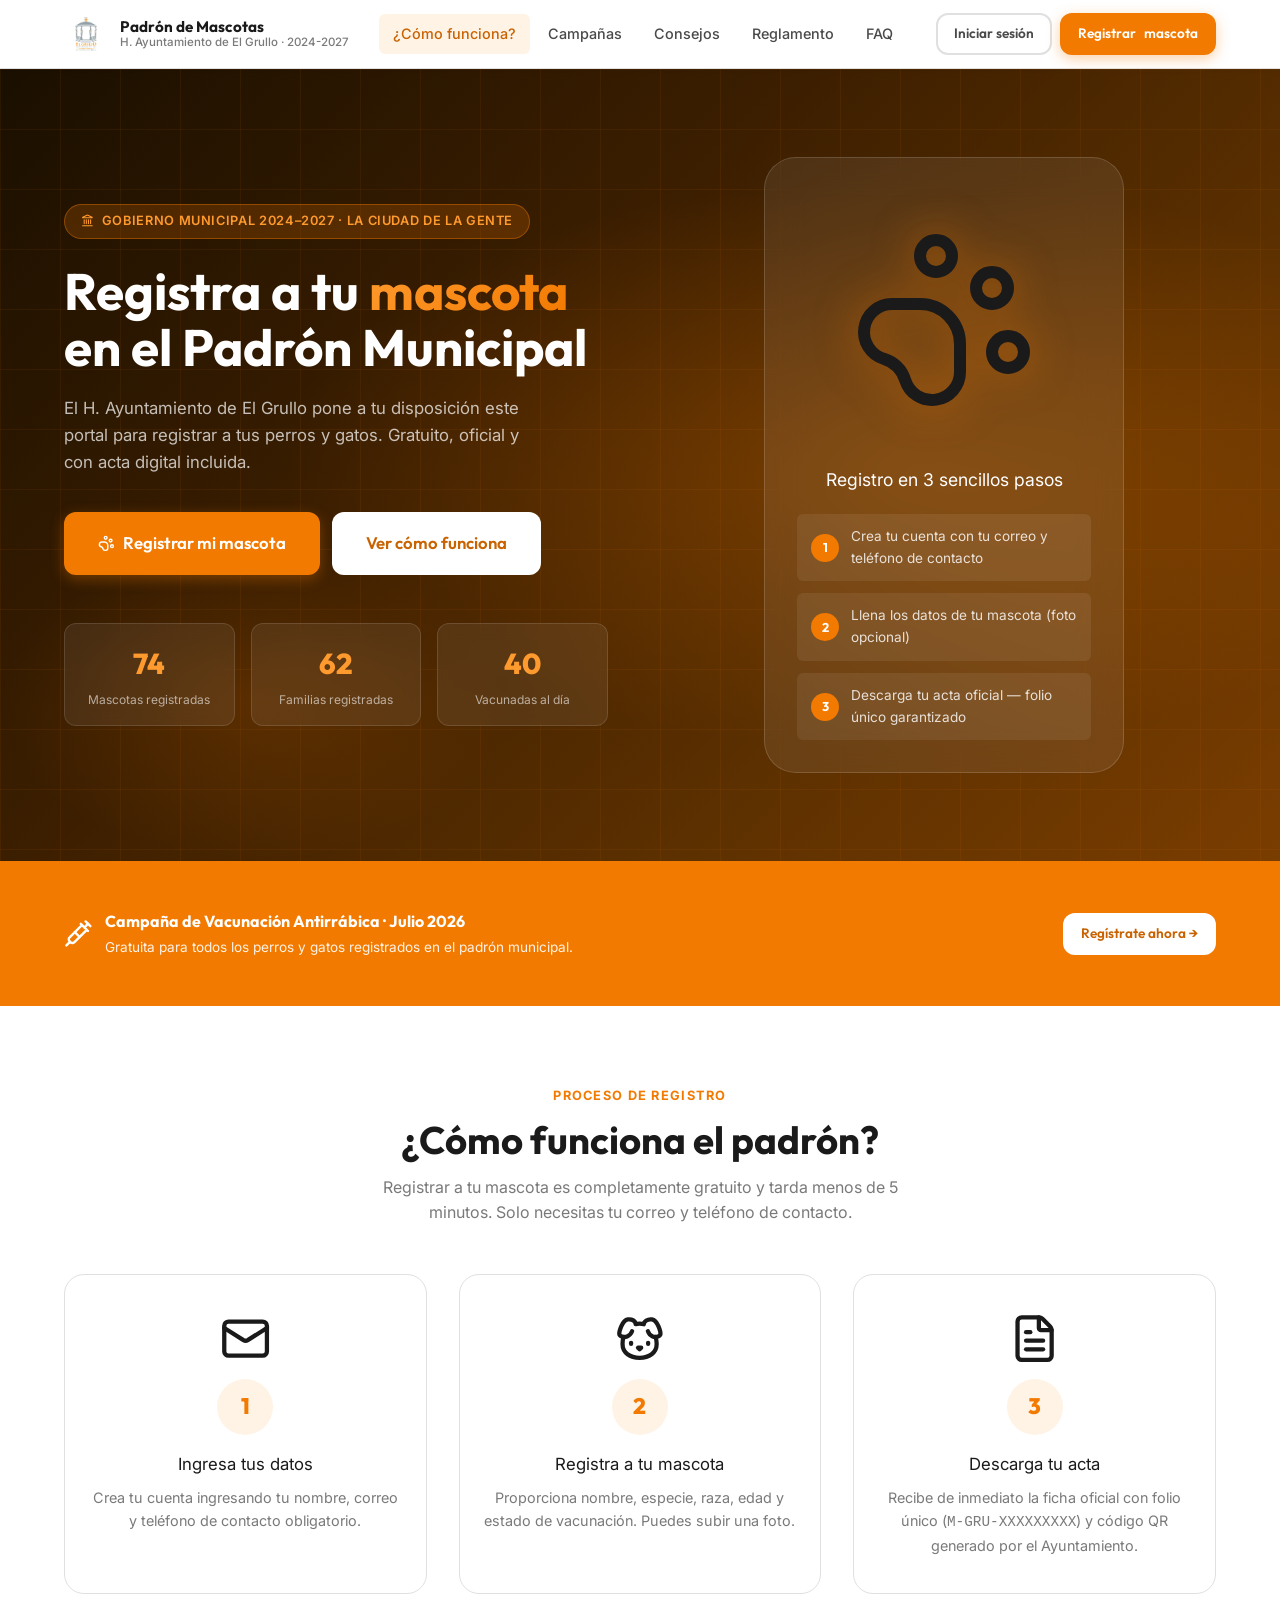
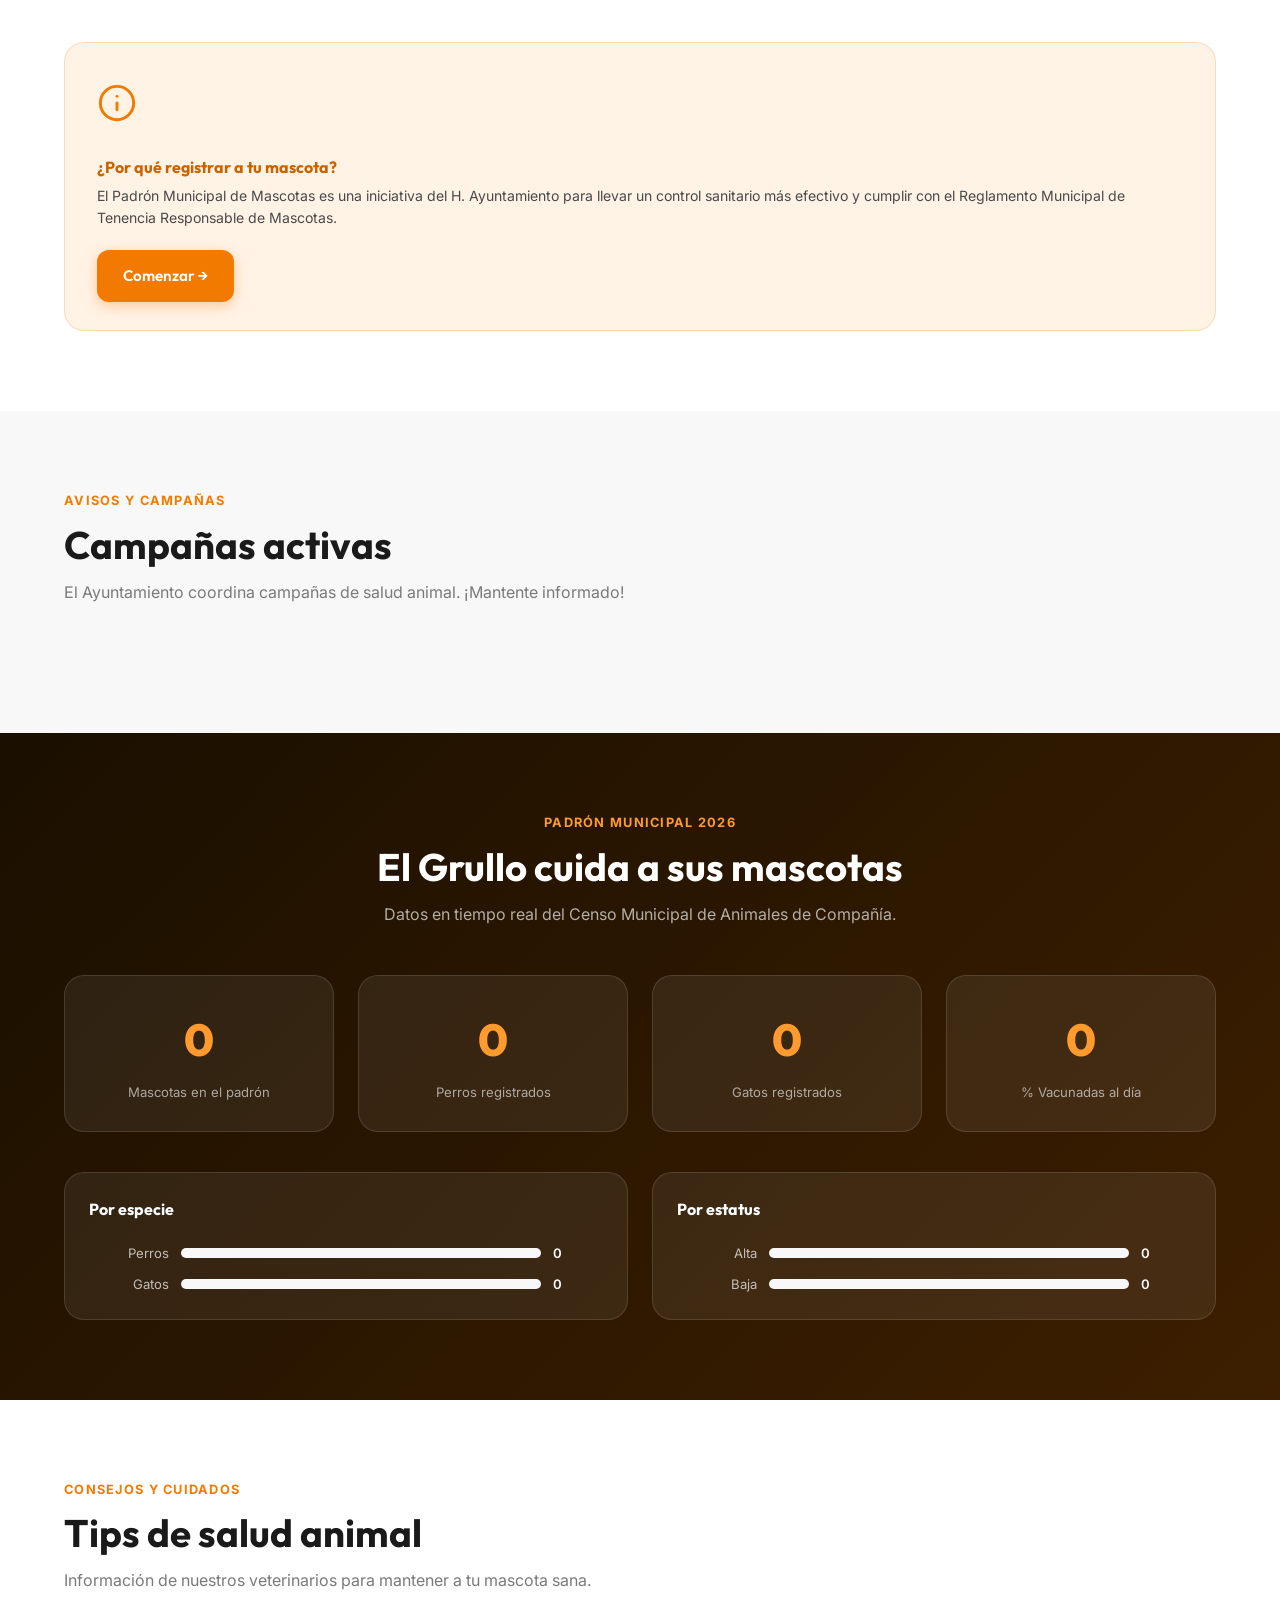
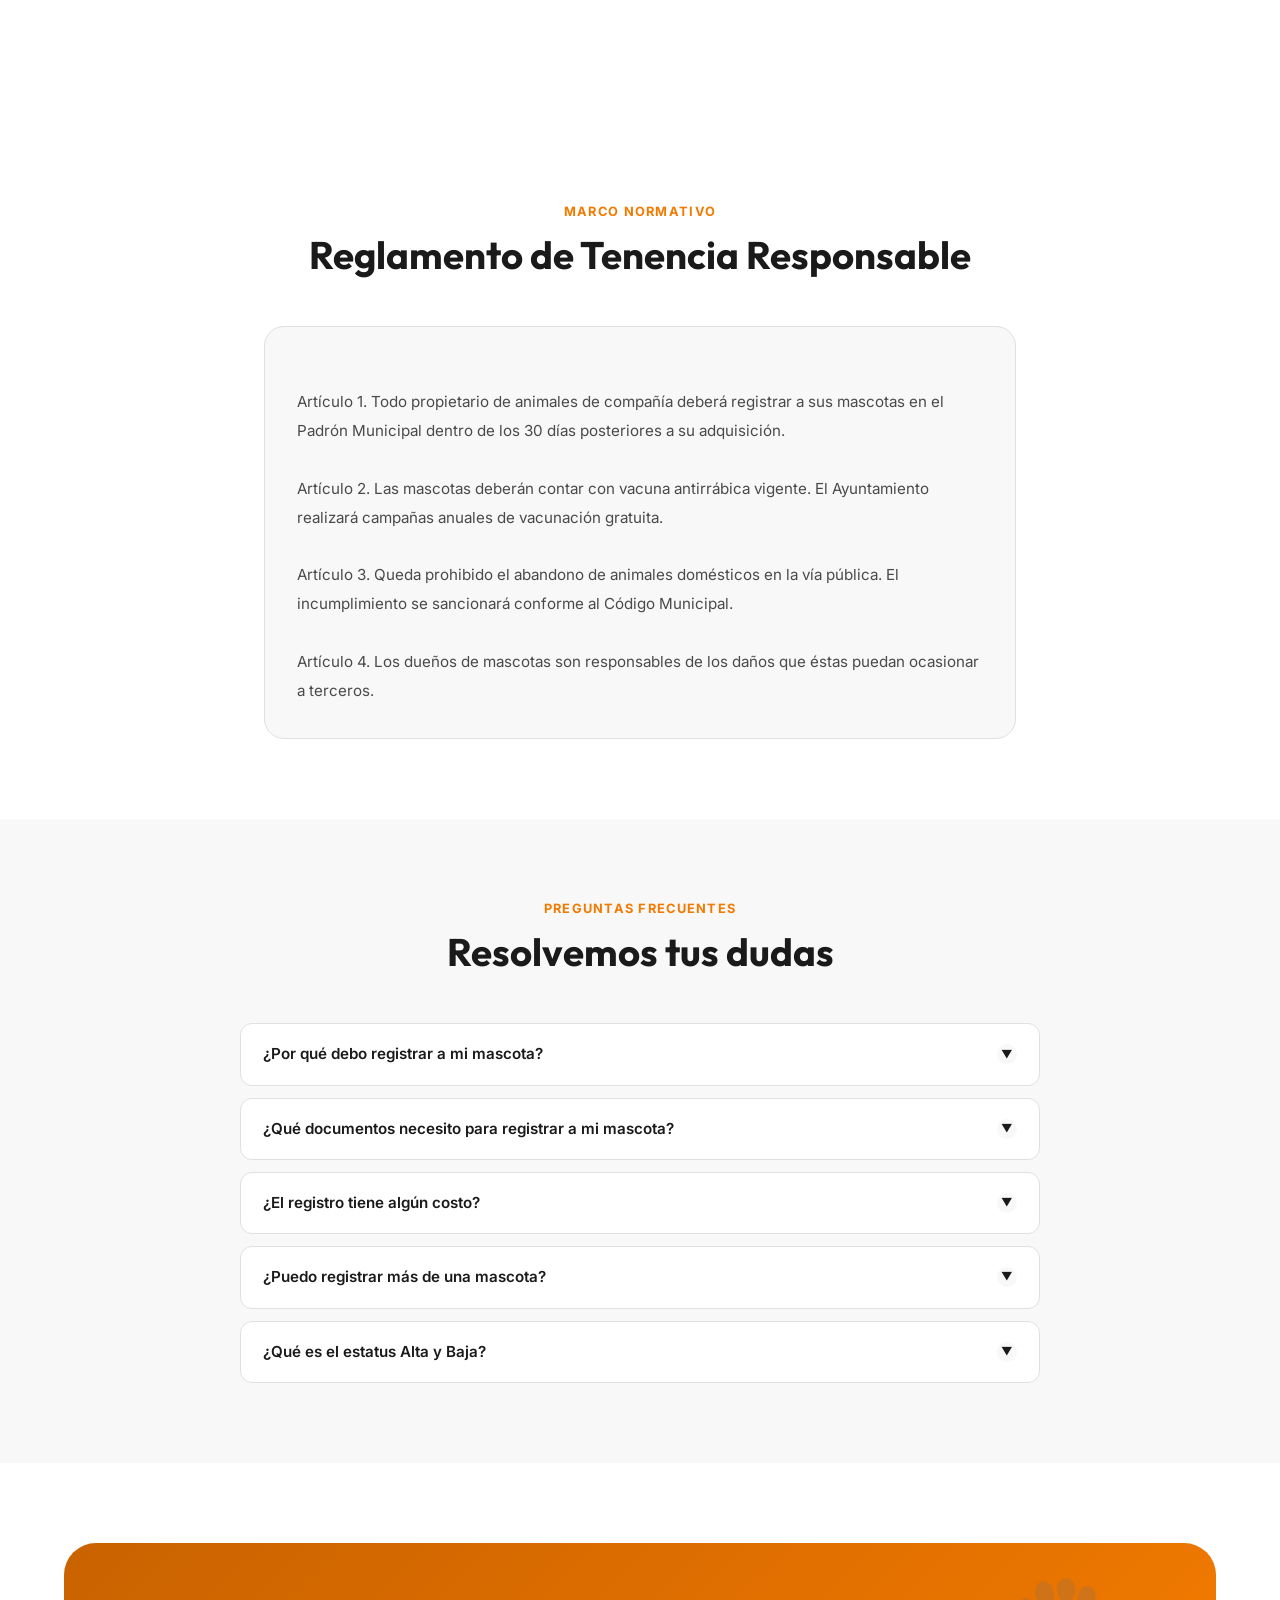
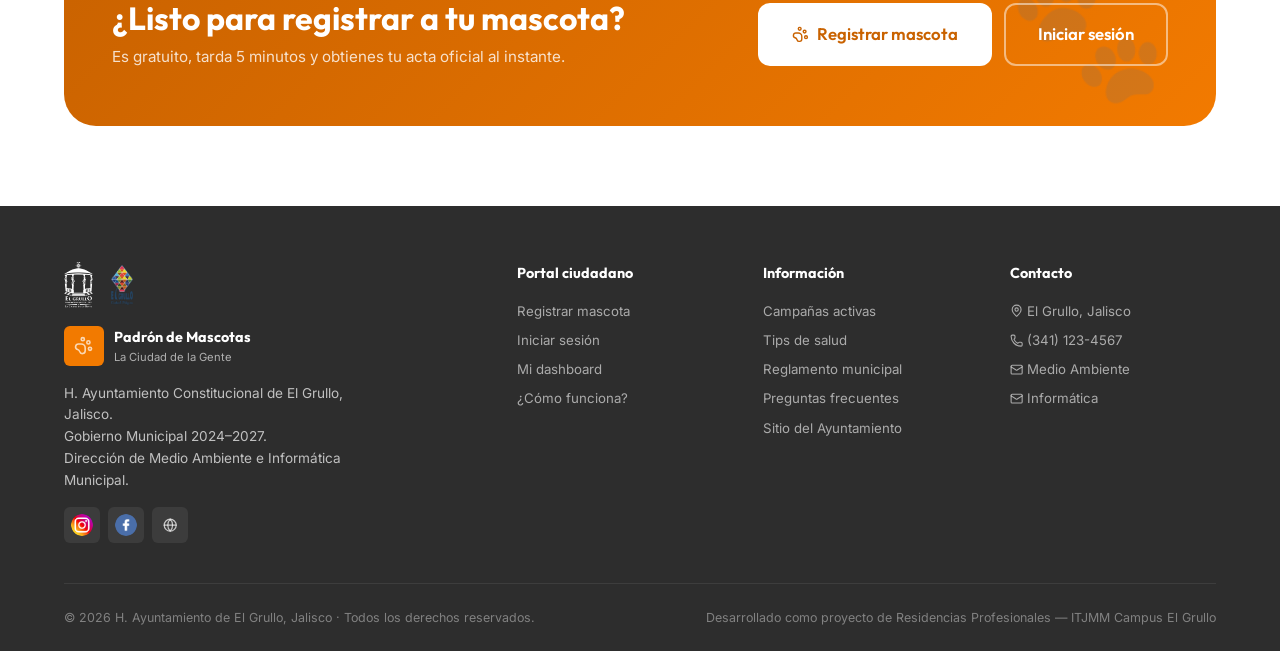
==== web/index.html @ 320a8bd6 "Muestra la imagen de portada de los artículos completa y centrada 'Ajustar imagen' arranca con la im" ====
<!DOCTYPE html>
<html lang="es">
<head>
  <meta charset="UTF-8" />
  <meta name="viewport" content="width=device-width, initial-scale=1.0" />
  <meta name="description" content="Registra a tu mascota en el Padrón Municipal de El Grullo, Jalisco. Gratuito, rápido y oficial. H. Ayuntamiento 2024-2027." />
  <title>Padrón Municipal de Mascotas — El Grullo, Jalisco</title>
  <link rel="icon" type="image/png" href="Imagenes/favicon-escudo.png" />
  <link rel="stylesheet" href="css/styles.css?v=20260922b" />
  <!-- Tema visual: se aplica aquí, antes de pintar el body, para que no
       se vea un destello del color naranja original (ver tema.js). -->
  <script src="js/tema.js"></script>
  <script>aplicarTemaSincrono();</script>
  <!-- Leaflet Map -->
  <link rel="stylesheet" href="https://unpkg.com/leaflet@1.9.4/dist/leaflet.css" />
  <script src="https://unpkg.com/leaflet@1.9.4/dist/leaflet.js"></script>
</head>
<body>

<a href="#main-content" class="skip-link">Saltar al contenido principal</a>

<!-- ── Navbar ── -->
<header class="navbar">
  <div class="container">
    <div class="navbar-inner">
      <a href="index.html" class="navbar-logo">
        <div class="logo-icon" id="nav-logo-icon" style="width:44px; height:44px; border-radius:var(--radius-sm); display:flex; align-items:center; justify-content:center; overflow:hidden; flex-shrink:0;">
          <img src="Imagenes/LOGO 1.png" alt="H. Ayuntamiento de El Grullo" style="height:34px; width:auto; object-fit:contain;" />
        </div>
        <div class="logo-text">
          <div class="logo-title" id="nav-logo-title">Padrón de Mascotas</div>
          <div class="logo-subtitle" id="nav-logo-subtitle">H. Ayuntamiento de El Grullo · 2024-2027</div>
        </div>
      </a>

      <nav class="navbar-nav" id="navMenu">
        <a href="#como-funciona" class="active">¿Cómo funciona?</a>
        <a href="#campanas">Campañas</a>
        <a href="#articulos">Consejos</a>
        <a href="#reglamento">Reglamento</a>
        <a href="#faq">FAQ</a>
        <a href="login.html" class="navbar-nav-mobile-login" id="nav-login-mobile">Iniciar sesión</a>
      </nav>

      <div class="navbar-actions">
        <a href="login.html" class="btn btn-ghost btn-sm" id="nav-login-btn">Iniciar sesión</a>
        <a href="login.html#registro" class="btn btn-primary btn-sm">Registrar<span class="navbar-btn-full"> mascota</span></a>
        <div class="navbar-hamburger" id="hamburger" role="button" tabindex="0" aria-label="Abrir menú" aria-expanded="false" onclick="toggleNav()">
          <span></span><span></span><span></span>
        </div>
      </div>
    </div>
  </div>
</header>

<main id="main-content">
<!-- ── Hero ── -->
<section class="hero" id="inicio">
  <div class="hero-grid"></div>
  <div class="container">
    <div class="hero-content">
      <div class="hero-text">
        <div class="hero-eyebrow" id="hero-eyebrow">
          <span><svg class="icon-line" viewBox="0 0 24 24" fill="none" stroke-width="2" stroke-linecap="round" stroke-linejoin="round"><path d="M10 18v-7" /><path d="M11.119 2.205a2 2 0 0 1 1.762 0l7.84 3.846A.5.5 0 0 1 20.5 7h-17a.5.5 0 0 1-.22-.949z" /><path d="M14 18v-7" /><path d="M18 18v-7" /><path d="M3 22h18" /><path d="M6 18v-7" /></svg></span> Gobierno Municipal 2024–2027 · La Ciudad de la Gente
        </div>
        <h1 class="hero-title" id="hero-title">
          Registra a tu <span class="highlight">mascota</span> en el Padrón Municipal
        </h1>
        <p class="hero-desc" id="hero-desc">
          El H. Ayuntamiento de El Grullo pone a tu disposición este portal para
          registrar a tus perros y gatos. Gratuito, oficial y con acta digital incluida.
        </p>
        <div class="hero-actions">
          <a href="login.html#registro" class="btn btn-primary btn-lg" id="hero-btn-1">
            <svg class="icon-line" viewBox="0 0 24 24" fill="none" stroke-width="2" stroke-linecap="round" stroke-linejoin="round"><circle cx="11" cy="4" r="2" /><circle cx="18" cy="8" r="2" /><circle cx="20" cy="16" r="2" /><path d="M9 10a5 5 0 0 1 5 5v3.5a3.5 3.5 0 0 1-6.84 1.045Q6.52 17.48 4.46 16.84A3.5 3.5 0 0 1 5.5 10Z" /></svg> Registrar mi mascota
          </a>
          <a href="#como-funciona" class="btn btn-white btn-lg" id="hero-btn-2">
            Ver cómo funciona
          </a>
        </div>

        <div class="hero-stats">
          <div class="hero-stat">
            <div class="hero-stat-num counter" data-target="342" id="hero-stat-1-num">0</div>
            <div class="hero-stat-label" id="hero-stat-1-label">Mascotas registradas</div>
          </div>
          <div class="hero-stat">
            <div class="hero-stat-num counter" data-target="289" id="hero-stat-2-num">0</div>
            <div class="hero-stat-label" id="hero-stat-2-label">Familias registradas</div>
          </div>
          <div class="hero-stat">
            <div class="hero-stat-num counter" data-target="187" id="hero-stat-3-num">0</div>
            <div class="hero-stat-label" id="hero-stat-3-label">Vacunadas al día</div>
          </div>
        </div>
      </div>

      <div class="hero-visual">
        <div class="hero-mascot-card">
          <div class="hero-mascot-icon" id="hero-mascot-icon"><svg class="icon-line" viewBox="0 0 24 24" fill="none" stroke-width="1.5" stroke-linecap="round" stroke-linejoin="round" style="width:2.4em;height:2.4em;"><circle cx="11" cy="4" r="2" /><circle cx="18" cy="8" r="2" /><circle cx="20" cy="16" r="2" /><path d="M9 10a5 5 0 0 1 5 5v3.5a3.5 3.5 0 0 1-6.84 1.045Q6.52 17.48 4.46 16.84A3.5 3.5 0 0 1 5.5 10Z" /></svg></div>
          <div class="hero-mascot-title" id="hero-mascot-title">Registro en 3 sencillos pasos</div>
          <div class="hero-mascot-steps">
            <div class="hero-step">
              <div class="hero-step-num">1</div>
              <div class="hero-step-text" id="hero-step-1-text">Crea tu cuenta con tu correo y teléfono de contacto</div>
            </div>
            <div class="hero-step">
              <div class="hero-step-num">2</div>
              <div class="hero-step-text" id="hero-step-2-text">Llena los datos de tu mascota (foto opcional)</div>
            </div>
            <div class="hero-step">
              <div class="hero-step-num">3</div>
              <div class="hero-step-text" id="hero-step-3-text">Descarga tu acta oficial — folio único garantizado</div>
            </div>
          </div>
        </div>
      </div>
    </div>
  </div>
</section>

<!-- ── Aviso Importante ── -->
<section class="section-sm" style="background: var(--orange); color: white;">
  <div class="container">
    <div class="flex items-center justify-between gap-24" style="flex-wrap:wrap;">
      <div class="flex items-center gap-12">
        <span style="font-size:1.8rem;" id="banner-icon"><svg class="icon-line" viewBox="0 0 24 24" fill="none" stroke-width="2" stroke-linecap="round" stroke-linejoin="round"><path d="m18 2 4 4" /><path d="m17 7 3-3" /><path d="M19 9 8.7 19.3c-1 1-2.5 1-3.4 0l-.6-.6c-1-1-1-2.5 0-3.4L15 5" /><path d="m9 11 4 4" /><path d="m5 19-3 3" /><path d="m14 4 6 6" /></svg></span>
        <div>
          <strong style="font-family:'Outfit',sans-serif; font-size:1rem;" id="banner-title">Campaña de Vacunación Antirrábica · Julio 2026</strong>
          <div style="font-size:.85rem; opacity:.9; margin-top:2px;" id="banner-desc">Gratuita para todos los perros y gatos registrados en el padrón municipal.</div>
        </div>
      </div>
      <a href="login.html" class="btn btn-white btn-sm" id="banner-btn">Regístrate ahora →</a>
    </div>
  </div>
</section>

<!-- ── Cómo funciona ── -->
<section class="section" id="como-funciona">
  <div class="container">
    <div class="section-header center">
      <div class="section-eyebrow" id="proc-eyebrow">Proceso de registro</div>
      <h2 class="section-title" id="proc-title">¿Cómo funciona el padrón?</h2>
      <p class="section-desc" id="proc-desc">
        Registrar a tu mascota es completamente gratuito y tarda menos de 5 minutos.
        Solo necesitas tu correo y teléfono de contacto.
      </p>
    </div>

    <div class="steps-grid">
      <div class="step-card">
        <div class="step-icon" id="step-1-icon"><svg class="icon-line" viewBox="0 0 24 24" fill="none" stroke-width="2" stroke-linecap="round" stroke-linejoin="round" style="width:1.6em;height:1.6em;"><path d="m22 7-8.991 5.727a2 2 0 0 1-2.009 0L2 7" /><rect x="2" y="4" width="20" height="16" rx="2" /></svg></div>
        <div class="step-num">1</div>
        <div class="step-title" id="step-1-title">Ingresa tus datos</div>
        <p class="step-desc" id="step-1-desc">
          Crea tu cuenta ingresando tu nombre, correo y teléfono de contacto obligatorio.
        </p>
      </div>
      <div class="step-card">
        <div class="step-icon" id="step-2-icon"><svg class="icon-line" viewBox="0 0 24 24" fill="none" stroke-width="2" stroke-linecap="round" stroke-linejoin="round" style="width:1.6em;height:1.6em;"><path d="M11.25 16.25h1.5L12 17z" /><path d="M16 14v.5" /><path d="M4.42 11.247A13.152 13.152 0 0 0 4 14.556C4 18.728 7.582 21 12 21s8-2.272 8-6.444a11.702 11.702 0 0 0-.493-3.309" /><path d="M8 14v.5" /><path d="M8.5 8.5c-.384 1.05-1.083 2.028-2.344 2.5-1.931.722-3.576-.297-3.656-1-.113-.994 1.177-6.53 4-7 1.923-.321 3.651.845 3.651 2.235A7.497 7.497 0 0 1 14 5.277c0-1.39 1.844-2.598 3.767-2.277 2.823.47 4.113 6.006 4 7-.08.703-1.725 1.722-3.656 1-1.261-.472-1.855-1.45-2.239-2.5" /></svg></div>
        <div class="step-num">2</div>
        <div class="step-title" id="step-2-title">Registra a tu mascota</div>
        <p class="step-desc" id="step-2-desc">
          Proporciona nombre, especie, raza, edad y estado de vacunación. Puedes subir una foto.
        </p>
      </div>
      <div class="step-card">
        <div class="step-icon" id="step-3-icon"><svg class="icon-line" viewBox="0 0 24 24" fill="none" stroke-width="2" stroke-linecap="round" stroke-linejoin="round" style="width:1.6em;height:1.6em;"><path d="M6 22a2 2 0 0 1-2-2V4a2 2 0 0 1 2-2h8a2.4 2.4 0 0 1 1.704.706l3.588 3.588A2.4 2.4 0 0 1 20 8v12a2 2 0 0 1-2 2z" /><path d="M14 2v5a1 1 0 0 0 1 1h5" /><path d="M10 9H8" /><path d="M16 13H8" /><path d="M16 17H8" /></svg></div>
        <div class="step-num">3</div>
        <div class="step-title" id="step-3-title">Descarga tu acta</div>
        <p class="step-desc" id="step-3-desc">
          Recibe de inmediato la ficha oficial con folio único (<code>M-GRU-XXXXXXXXX</code>)
          y código QR generado por el Ayuntamiento.
        </p>
      </div>
    </div>

    <div style="margin-top:48px; background:var(--orange-pale); border:1px solid rgba(var(--orange-rgb),.2); border-radius:var(--radius-lg); padding:28px 32px; display:flex; align-items:center; gap:20px; flex-wrap:wrap;">
      <div style="font-size:2.5rem; color:var(--orange);" id="why-icon"><svg class="icon-line" viewBox="0 0 24 24" fill="none" stroke-width="1.75" stroke-linecap="round" stroke-linejoin="round" style="width:1em;height:1em;"><circle cx="12" cy="12" r="10" /><path d="M12 16v-4" /><path d="M12 8h.01" /></svg></div>
      <div>
        <div style="font-family:'Outfit',sans-serif; font-weight:700; color:var(--orange-dark); font-size:1rem; margin-bottom:4px;" id="why-title">¿Por qué registrar a tu mascota?</div>
        <p style="font-size:.88rem; color:var(--gray-1); line-height:1.6;" id="why-desc">
          El Padrón Municipal de Mascotas es una iniciativa del H. Ayuntamiento para
          llevar un control sanitario más efectivo y cumplir con el Reglamento Municipal de
          Tenencia Responsable de Mascotas.
        </p>
      </div>
      <a href="login.html" class="btn btn-primary" style="flex-shrink:0;" id="why-btn">Comenzar →</a>
    </div>
  </div>
</section>

<!-- ── Campañas ── -->
<section class="section section-alt" id="campanas">
  <div class="container">
    <div class="section-header">
      <div class="section-eyebrow" id="camp-eyebrow">Avisos y campañas</div>
      <h2 class="section-title" id="camp-title">Campañas activas</h2>
      <p class="section-desc" id="camp-desc">
        El Ayuntamiento coordina campañas de salud animal. ¡Mantente informado!
      </p>
    </div>

    <div class="campaigns-grid" id="campaignsContainer">
      <!-- Rendered by JS -->
    </div>
  </div>
</section>

<!-- ── Eventos próximos (oculta si el admin no tiene eventos publicados) ── -->
<section class="section" id="eventos" style="display:none;">
  <div class="container">
    <div class="section-header">
      <div class="section-eyebrow">Agenda municipal</div>
      <h2 class="section-title">Próximos eventos</h2>
      <p class="section-desc">Fechas confirmadas de campañas, talleres y jornadas de salud animal.</p>
    </div>
    <div class="events-grid" id="eventsContainer">
      <!-- Rendered by JS -->
    </div>
  </div>
</section>

<!-- ── Estadísticas ── -->
<section class="section section-dark">
  <div class="container">
    <div class="section-header center">
      <div class="section-eyebrow" style="color:var(--orange-light);">Padrón municipal 2026</div>
      <h2 class="section-title">El Grullo cuida a sus mascotas</h2>
      <p class="section-desc">Datos en tiempo real del Censo Municipal de Animales de Compañía.</p>
    </div>

    <div class="grid grid-4 gap-24" style="margin-bottom:40px;">
      <div style="text-align:center; background:rgba(255,255,255,.07); border:1px solid rgba(255,255,255,.12); border-radius:var(--radius-lg); padding:28px;">
        <div style="font-size:2.8rem; font-family:'Outfit',sans-serif; font-weight:800; color:var(--orange-light);" class="counter" data-target="0" id="census-total">0</div>
        <div style="font-size:.82rem; color:rgba(255,255,255,.6); margin-top:6px;">Mascotas en el padrón</div>
      </div>
      <div style="text-align:center; background:rgba(255,255,255,.07); border:1px solid rgba(255,255,255,.12); border-radius:var(--radius-lg); padding:28px;">
        <div style="font-size:2.8rem; font-family:'Outfit',sans-serif; font-weight:800; color:var(--orange-light);" class="counter" data-target="0" id="census-perros">0</div>
        <div style="font-size:.82rem; color:rgba(255,255,255,.6); margin-top:6px;">Perros registrados</div>
      </div>
      <div style="text-align:center; background:rgba(255,255,255,.07); border:1px solid rgba(255,255,255,.12); border-radius:var(--radius-lg); padding:28px;">
        <div style="font-size:2.8rem; font-family:'Outfit',sans-serif; font-weight:800; color:var(--orange-light);" class="counter" data-target="0" id="census-gatos">0</div>
        <div style="font-size:.82rem; color:rgba(255,255,255,.6); margin-top:6px;">Gatos registrados</div>
      </div>
      <div style="text-align:center; background:rgba(255,255,255,.07); border:1px solid rgba(255,255,255,.12); border-radius:var(--radius-lg); padding:28px;">
        <div style="font-size:2.8rem; font-family:'Outfit',sans-serif; font-weight:800; color:var(--orange-light);" class="counter" data-target="0" id="census-vacunadas-pct">0</div>
        <div style="font-size:.82rem; color:rgba(255,255,255,.6); margin-top:6px;">% Vacunadas al día</div>
      </div>
    </div>

    <div class="census-charts-grid" style="display:grid; grid-template-columns:1fr 1fr; gap:24px;">
      <div style="background:rgba(255,255,255,.07); border:1px solid rgba(255,255,255,.12); border-radius:var(--radius-lg); padding:24px;">
        <div style="font-family:'Outfit',sans-serif; font-weight:700; color:white; margin-bottom:20px; font-size:1rem;">Por especie</div>
        <div class="chart-bar-container">
          <div class="chart-bar-item">
            <div class="chart-bar-label" style="color:rgba(255,255,255,.7);">Perros</div>
            <div class="chart-bar-track">
              <div class="chart-bar-fill" id="bar-perros" style="width:0%; background:var(--orange);"></div>
            </div>
            <div class="chart-bar-val" style="color:white;" id="val-perros">0</div>
          </div>
          <div class="chart-bar-item">
            <div class="chart-bar-label" style="color:rgba(255,255,255,.7);">Gatos</div>
            <div class="chart-bar-track">
              <div class="chart-bar-fill" id="bar-gatos" style="width:0%; background:var(--orange-light);"></div>
            </div>
            <div class="chart-bar-val" style="color:white;" id="val-gatos">0</div>
          </div>
        </div>
      </div>
      <div style="background:rgba(255,255,255,.07); border:1px solid rgba(255,255,255,.12); border-radius:var(--radius-lg); padding:24px;">
        <div style="font-family:'Outfit',sans-serif; font-weight:700; color:white; margin-bottom:20px; font-size:1rem;">Por estatus</div>
        <div class="chart-bar-container">
          <div class="chart-bar-item">
            <div class="chart-bar-label" style="color:rgba(255,255,255,.7);">Alta</div>
            <div class="chart-bar-track">
              <div class="chart-bar-fill" id="bar-alta" style="width:0%; background:#4CAF50;"></div>
            </div>
            <div class="chart-bar-val" style="color:white;" id="val-alta">0</div>
          </div>
          <div class="chart-bar-item">
            <div class="chart-bar-label" style="color:rgba(255,255,255,.7);">Baja</div>
            <div class="chart-bar-track">
              <div class="chart-bar-fill" id="bar-baja" style="width:0%; background:#9E9E9E;"></div>
            </div>
            <div class="chart-bar-val" style="color:white;" id="val-baja">0</div>
          </div>
        </div>
      </div>
    </div>
  </div>
</section>



<!-- ── Artículos ── -->
<section class="section" id="articulos">
  <div class="container">
    <div class="section-header">
      <div class="section-eyebrow" id="tips-eyebrow">Consejos y cuidados</div>
      <h2 class="section-title" id="tips-title">Tips de salud animal</h2>
      <p class="section-desc" id="tips-desc">Información de nuestros veterinarios para mantener a tu mascota sana.</p>
    </div>
    <div class="articles-grid" id="articlesContainer">
      <!-- Rendered by JS -->
    </div>
  </div>
</section>

<!-- ── FAQ ── -->
<section class="section" id="reglamento">
  <div class="container container-sm">
    <div class="section-header center">
      <div class="section-eyebrow">Marco normativo</div>
      <h2 class="section-title" id="reglamento-titulo">Reglamento de Tenencia Responsable</h2>
    </div>
    <div id="reglamento-contenido" style="background:var(--surface); border:1px solid var(--gray-4); border-radius:var(--radius-lg); padding:32px; font-size:.95rem; line-height:1.9; color:var(--gray-1); white-space:pre-line;">
      Artículo 1. Todo propietario de animales de compañía deberá registrar a sus mascotas en el Padrón Municipal dentro de los 30 días posteriores a su adquisición.

Artículo 2. Las mascotas deberán contar con vacuna antirrábica vigente. El Ayuntamiento realizará campañas anuales de vacunación gratuita.

Artículo 3. Queda prohibido el abandono de animales domésticos en la vía pública. El incumplimiento se sancionará conforme al Código Municipal.

Artículo 4. Los dueños de mascotas son responsables de los daños que éstas puedan ocasionar a terceros.
    </div>
  </div>
</section>

<section class="section section-alt" id="faq">
  <div class="container">
    <div class="section-header center">
      <div class="section-eyebrow" id="faq-eyebrow">Preguntas frecuentes</div>
      <h2 class="section-title" id="faq-title">Resolvemos tus dudas</h2>
    </div>
    <div class="faq-list" id="faqContainer">
      <!-- Rendered by JS -->
    </div>
  </div>
</section>

<!-- ── CTA ── -->
<section class="section">
  <div class="container">
    <div class="cta-banner">
      <div class="cta-banner-text">
        <h2 class="cta-banner-title" id="cta-title">¿Listo para registrar a tu mascota?</h2>
        <p class="cta-banner-desc" id="cta-desc">Es gratuito, tarda 5 minutos y obtienes tu acta oficial al instante.</p>
      </div>
      <div class="cta-banner-actions">
        <a href="login.html#registro" class="btn btn-white btn-lg" id="cta-btn-1"><svg class="icon-line" viewBox="0 0 24 24" fill="none" stroke-width="2" stroke-linecap="round" stroke-linejoin="round"><circle cx="11" cy="4" r="2" /><circle cx="18" cy="8" r="2" /><circle cx="20" cy="16" r="2" /><path d="M9 10a5 5 0 0 1 5 5v3.5a3.5 3.5 0 0 1-6.84 1.045Q6.52 17.48 4.46 16.84A3.5 3.5 0 0 1 5.5 10Z" /></svg> Registrar mascota</a>
        <a href="login.html" class="btn btn-outline btn-lg" style="border-color:rgba(255,255,255,.5); color:white;" id="cta-btn-2">Iniciar sesión</a>
      </div>
    </div>
  </div>
</section>

<!-- ── Modal: Artículo completo ── -->
<div class="modal-overlay" id="modal-articulo">
  <div class="modal" style="max-width:560px;">
    <div class="modal-header">
      <h2 class="modal-title" id="articulo-modal-titulo">Artículo</h2>
      <button class="modal-close" onclick="closeModal('modal-articulo')" aria-label="Cerrar">✕</button>
    </div>
    <div class="modal-body">
      <img id="articulo-modal-imagen" src="" alt="" style="display:none; width:100%; aspect-ratio:2.5/1; object-fit:cover; border-radius:var(--radius); margin-bottom:16px;" />
      <p id="articulo-modal-contenido" style="white-space:pre-line; line-height:1.8; color:var(--gray-1); margin-bottom:0;"></p>
    </div>
    <div class="modal-footer">
      <button class="btn btn-primary" onclick="closeModal('modal-articulo')">Cerrar</button>
    </div>
  </div>
</div>

<!-- ── Footer (dinámico — editable desde panel admin) ── -->
</main>

<footer class="footer" id="siteFooter">
  <div class="container">
    <div class="footer-grid">
      <div class="footer-brand">
        <div class="footer-brand-logos">
          <div id="footer-brand-1" style="height:46px; display:flex; align-items:center;">
            <img src="Imagenes/Logo blanco.png" alt="H. Ayuntamiento de El Grullo" class="footer-brand-img" style="height:46px;" />
          </div>
          <div id="footer-brand-2" style="height:40px; display:flex; align-items:center; opacity:0.95;">
            <img src="Imagenes/CIUDAD MÁGICA LOGO.png" alt="La Ciudad de la Gente" class="footer-brand-img" style="height:40px;" />
          </div>
        </div>
        <div class="footer-logo">
          <div class="footer-logo-icon" id="footer-logo-icon"><svg class="icon-line" viewBox="0 0 24 24" fill="none" stroke-width="2" stroke-linecap="round" stroke-linejoin="round"><circle cx="11" cy="4" r="2" /><circle cx="18" cy="8" r="2" /><circle cx="20" cy="16" r="2" /><path d="M9 10a5 5 0 0 1 5 5v3.5a3.5 3.5 0 0 1-6.84 1.045Q6.52 17.48 4.46 16.84A3.5 3.5 0 0 1 5.5 10Z" /></svg></div>
          <div>
            <div class="footer-logo-title" id="ft-nombre">Padrón de Mascotas</div>
            <div class="footer-logo-subtitle" id="ft-slogan">La Ciudad de la Gente</div>
          </div>
        </div>
        <p class="footer-desc" id="ft-desc">
          H. Ayuntamiento Constitucional de El Grullo, Jalisco.<br/>
          Gobierno Municipal 2024–2027.<br/>
          Dirección de Medio Ambiente e Informática Municipal.
        </p>
        <div class="footer-socials">
          <a id="ft-instagram" href="https://www.instagram.com/laciudaddelagente" target="_blank" rel="noopener noreferrer" class="footer-social" title="Instagram"><img src="Imagenes/Instagram.png" alt="Instagram" /></a>
          <a id="ft-facebook"  href="https://www.facebook.com/laciudaddelagente" target="_blank" rel="noopener noreferrer" class="footer-social" title="Facebook"><img src="Imagenes/facebook.png" alt="Facebook" /></a>
          <a id="ft-web"       href="https://elgrullo.gob.mx" target="_blank" rel="noopener noreferrer" class="footer-social" title="Sitio oficial"><svg class="icon-line" viewBox="0 0 24 24" fill="none" stroke-width="2" stroke-linecap="round" stroke-linejoin="round"><circle cx="12" cy="12" r="10" /><path d="M12 2a14.5 14.5 0 0 0 0 20 14.5 14.5 0 0 0 0-20" /><path d="M2 12h20" /></svg></a>
          <a id="ft-extra" href="#" target="_blank" rel="noopener noreferrer" class="footer-social" title="" style="display:none;"><svg class="icon-line" viewBox="0 0 24 24" fill="none" stroke-width="2" stroke-linecap="round" stroke-linejoin="round"><path d="M10 13a5 5 0 0 0 7.54.54l3-3a5 5 0 0 0-7.07-7.07l-1.72 1.71" /><path d="M14 11a5 5 0 0 0-7.54-.54l-3 3a5 5 0 0 0 7.07 7.07l1.71-1.71" /></svg></a>
        </div>
      </div>

      <div>
        <div class="footer-col-title">Portal ciudadano</div>
        <div class="footer-links">
          <a href="login.html#registro">Registrar mascota</a>
          <a href="login.html">Iniciar sesión</a>
          <a href="dashboard.html">Mi dashboard</a>
          <a href="#como-funciona">¿Cómo funciona?</a>
        </div>
      </div>

      <div>
        <div class="footer-col-title">Información</div>
        <div class="footer-links">
          <a href="#campanas">Campañas activas</a>
          <a href="#articulos">Tips de salud</a>
          <a href="#reglamento">Reglamento municipal</a>
          <a href="#faq">Preguntas frecuentes</a>
          <a href="https://elgrullo.gob.mx" target="_blank" rel="noopener noreferrer">Sitio del Ayuntamiento</a>
        </div>
      </div>

      <div>
        <div class="footer-col-title">Contacto</div>
        <div class="footer-links" id="ft-contactos">
          <a href="https://www.google.com/maps/search/?api=1&query=H.+Ayuntamiento+Constitucional+de+El+Grullo%2C+Jalisco" target="_blank" rel="noopener noreferrer"><svg class="icon-line" viewBox="0 0 24 24" fill="none" stroke-width="2" stroke-linecap="round" stroke-linejoin="round"><path d="M20 10c0 4.993-5.539 10.193-7.399 11.799a1 1 0 0 1-1.202 0C9.539 20.193 4 14.993 4 10a8 8 0 0 1 16 0" /><circle cx="12" cy="10" r="3" /></svg> El Grullo, Jalisco</a>
          <a href="tel:+523411234567"><svg class="icon-line" viewBox="0 0 24 24" fill="none" stroke-width="2" stroke-linecap="round" stroke-linejoin="round"><path d="M13.832 16.568a1 1 0 0 0 1.213-.303l.355-.465A2 2 0 0 1 17 15h3a2 2 0 0 1 2 2v3a2 2 0 0 1-2 2A18 18 0 0 1 2 4a2 2 0 0 1 2-2h3a2 2 0 0 1 2 2v3a2 2 0 0 1-.8 1.6l-.468.351a1 1 0 0 0-.292 1.233 14 14 0 0 0 6.392 6.384" /></svg> (341) 123-4567</a>
          <a href="mailto:medioambiente@elgrullo.gob.mx"><svg class="icon-line" viewBox="0 0 24 24" fill="none" stroke-width="2" stroke-linecap="round" stroke-linejoin="round"><path d="m22 7-8.991 5.727a2 2 0 0 1-2.009 0L2 7" /><rect x="2" y="4" width="20" height="16" rx="2" /></svg> Medio Ambiente</a>
          <a href="mailto:informatica@elgrullo.gob.mx"><svg class="icon-line" viewBox="0 0 24 24" fill="none" stroke-width="2" stroke-linecap="round" stroke-linejoin="round"><path d="m22 7-8.991 5.727a2 2 0 0 1-2.009 0L2 7" /><rect x="2" y="4" width="20" height="16" rx="2" /></svg> Informática</a>
        </div>
      </div>
    </div>

    <hr class="footer-divider" />
    <div class="footer-bottom">
      <span id="ft-copyright">© 2026 H. Ayuntamiento de El Grullo, Jalisco · Todos los derechos reservados.</span>
      <span id="ft-creditos">Desarrollado como proyecto de Residencias Profesionales — ITJMM Campus El Grullo</span>
    </div>
  </div>
</footer>


<script src="js/api-client.js"></script>
<script>
/* ── Render Campaigns ── */
// Si la campaña/aviso trae imagen se usa como fondo del banner; si no,
// cae al ícono + color. Antes "avisos" era un mecanismo aparte guardado
// en site_config, desconectado de esta misma tabla campanas — los dos
// se mostraban en este mismo grid pero con datos distintos (ver
// HISTORIAL_CAMBIOS.md, 2026-09-08).
function renderCampaigns(campaigns) {
  const container = document.getElementById('campaignsContainer');
  container.innerHTML = campaigns.map(c => {
    const bg = c.imagen
      ? `background-image:linear-gradient(180deg, rgba(0,0,0,.15), rgba(0,0,0,.55)), url('${c.imagen}'); background-size:cover; background-position:center;`
      : `background:${c.banner_color || '#F27A00'};`;
    return `
    <div class="campaign-card">
      <div class="campaign-banner" style="${bg}">
        ${c.imagen ? '' : `<div class="campaign-icon">${c.icono}</div>`}
        <div class="campaign-banner-text">
          <div class="campaign-banner-tag">Campaña activa</div>
          <div class="campaign-banner-title">${c.titulo}</div>
        </div>
      </div>
      <div class="campaign-body">
        <p class="campaign-desc">${c.descripcion}</p>
        <div class="campaign-footer">
          <span class="campaign-date"><svg class="icon-line" viewBox="0 0 24 24" fill="none" stroke-width="2" stroke-linecap="round" stroke-linejoin="round"><path d="M8 2v3" /><path d="M16 2v3" /><rect x="3" y="3" width="18" height="18" rx="2" /><path d="M3 9h18" /></svg> ${c.fecha_inicio ? formatDate(c.fecha_inicio) + (c.fecha_fin ? ` — ${formatDate(c.fecha_fin)}` : '') : ''}</span>
        </div>
      </div>
    </div>
  `;
  }).join('');
}

/* ── Render Eventos próximos (publicados desde el admin) ── */
function renderEvents(events) {
  const section   = document.getElementById('eventos');
  const container = document.getElementById('eventsContainer');
  if (!events || events.length === 0) { section.style.display = 'none'; return; }
  section.style.display = '';
  const sorted = [...events].sort((a, b) => (a.fecha || '').localeCompare(b.fecha || ''));
  container.innerHTML = sorted.map(e => `
    <div class="event-card">
      <div class="event-date-badge">
        <div class="event-date-month">${e.fecha ? new Date(e.fecha + 'T12:00:00').toLocaleString('es-MX', { month: 'short' }).toUpperCase() : '—'}</div>
        <div class="event-date-day">${e.fecha ? new Date(e.fecha + 'T12:00:00').getDate() : '—'}</div>
      </div>
      <div class="event-info">
        <div class="event-title">${e.titulo}</div>
        <div class="event-meta">${e.lugar ? `📍 ${e.lugar}` : ''}${e.hora ? ` · ⏰ ${e.hora}` : ''}</div>
        ${e.descripcion ? `<p class="event-desc">${e.descripcion}</p>` : ''}
      </div>
    </div>`).join('');
}

/* ── Render Articles ── */
let ARTICULOS_DATA = [];
function renderArticles(articles) {
  ARTICULOS_DATA = articles;
  const container = document.getElementById('articlesContainer');
  container.innerHTML = articles.map((a, i) => `
    <div class="article-card">
      ${a.imagen ? `<img src="${a.imagen}" alt="${a.titulo}" class="article-image" />` : ''}
      <div class="article-card-body">
        <div class="article-title">${a.titulo}</div>
        <div class="article-excerpt">${a.contenido.substring(0, 100)}...</div>
        <a href="#" class="article-link" onclick="event.preventDefault(); verArticulo(${i});">Leer más <span>→</span></a>
      </div>
    </div>
  `).join('');
}

// El "Leer más" antes era un enlace muerto (href="#", sin manejador) que no
// llevaba a ningún lado — la tarjeta siempre se quedaba truncada en 100
// caracteres. Ahora abre un modal con el artículo completo.
function verArticulo(i) {
  const a = ARTICULOS_DATA[i];
  if (!a) return;
  document.getElementById('articulo-modal-titulo').textContent = a.titulo;
  document.getElementById('articulo-modal-contenido').textContent = a.contenido;
  const img = document.getElementById('articulo-modal-imagen');
  if (a.imagen) { img.src = a.imagen; img.alt = a.titulo; img.style.display = 'block'; }
  else { img.removeAttribute('src'); img.style.display = 'none'; }
  openModal('modal-articulo');
}

/* ── Modal genérico ── */
function openModal(id) {
  document.getElementById(id).classList.add('open');
  document.body.style.overflow = 'hidden';
}
function closeModal(id) {
  document.getElementById(id).classList.remove('open');
  document.body.style.overflow = '';
}
document.querySelectorAll('.modal-overlay').forEach(overlay => {
  overlay.addEventListener('click', e => { if (e.target === overlay) closeModal(overlay.id); });
});

/* ── Render FAQ: usa lo editado desde el admin si existe; si no, este
   contenido institucional fijo sirve de respaldo. ── */
const FAQS_DEFAULT = [
  { pregunta: '¿Por qué debo registrar a mi mascota?', respuesta: 'El registro es gratuito y te permite obtener la ficha oficial de tu mascota, acceder a campañas de vacunación y esterilización, y contar con un respaldo digital oficial del Ayuntamiento.' },
  { pregunta: '¿Qué documentos necesito para registrar a mi mascota?', respuesta: 'Solo necesitas tu correo electrónico, teléfono de contacto y datos básicos. No se requieren documentos físicos. Puedes subir una foto de tu mascota opcionalmente.' },
  { pregunta: '¿El registro tiene algún costo?', respuesta: 'No. El registro en el padrón municipal de mascotas de El Grullo es completamente gratuito para todos los ciudadanos.' },
  { pregunta: '¿Puedo registrar más de una mascota?', respuesta: 'Sí. Con una sola cuenta puedes registrar todos los perros y gatos que tengas. Cada mascota recibirá su propio folio M-GRU único.' },
  { pregunta: '¿Qué es el estatus Alta y Baja?', respuesta: 'Alta significa que la mascota está activa en el padrón. Baja se aplica cuando la mascota ha fallecido o fue dada de baja del registro.' },
];
function renderFAQ() {
  let faqs = FAQS_DEFAULT;
  try {
    const raw = localStorage.getItem('padron_faq');
    const saved = raw ? JSON.parse(raw) : null;
    if (Array.isArray(saved) && saved.length) faqs = saved;
  } catch (e) { /* usa el respaldo fijo */ }

  const container = document.getElementById('faqContainer');
  container.innerHTML = faqs.map((f, i) => `
    <div class="faq-item" id="faq-${i}">
      <div class="faq-question" onclick="toggleFaq(${i})">
        <span>${f.pregunta}</span>
        <div class="faq-arrow">▼</div>
      </div>
      <div class="faq-answer">${f.respuesta}</div>
    </div>
  `).join('');
}

/* ── Reglamento público: usa lo editado desde el admin si existe ── */
function applyReglamento() {
  const raw = localStorage.getItem('padron_reglamento');
  if (!raw) return;
  try {
    const data = JSON.parse(raw);
    if (data.titulo)    document.getElementById('reglamento-titulo').textContent = data.titulo;
    if (data.contenido) document.getElementById('reglamento-contenido').textContent = data.contenido;
  } catch (e) { /* usa el respaldo fijo del HTML */ }
}

function toggleFaq(i) {
  const items = document.querySelectorAll('.faq-item');
  items.forEach((item, idx) => {
    if (idx === i) item.classList.toggle('open');
    else item.classList.remove('open');
  });
}

/* ── Counters Animation ── */
function animateCounters() {
  document.querySelectorAll('.counter').forEach(el => {
    // Si ya hay una animación corriendo sobre este elemento (ej. se disparó
    // dos veces seguidas), se cancela — si no, la vieja terminaba pisando
    // el valor real con el número de ejemplo con el que había arrancado.
    if (el._counterTimer) clearInterval(el._counterTimer);

    const target = parseInt(el.dataset.target);
    let current = 0;
    const step = target / 60;
    el._counterTimer = setInterval(() => {
      current = Math.min(current + step, target);
      el.textContent = Math.floor(current);
      if (current >= target) { clearInterval(el._counterTimer); el._counterTimer = null; }
    }, 20);
  });
}

/* ── Navbar Mobile ── */
function toggleNav() {
  const nav = document.getElementById('navMenu');
  const abierto = nav.style.display !== 'flex';
  nav.style.display = abierto ? 'flex' : 'none';
  document.getElementById('hamburger').setAttribute('aria-expanded', String(abierto));
}

// El menú móvil (navMenu) solo tiene enlaces internos (#campanas, #faq,
// etc.) — al elegir uno, el scroll suave de abajo navega bien, pero sin
// esto el menú se quedaba abierto encima del contenido después de elegir.
function closeNav() {
  document.getElementById('navMenu').style.display = 'none';
  document.getElementById('hamburger').setAttribute('aria-expanded', 'false');
}

// Accesibilidad: el hamburger (role="button", es un <div>) no responde a
// Enter/Espacio por defecto como sí lo hace un <button> real.
document.addEventListener('keydown', e => {
  if ((e.key === 'Enter' || e.key === ' ') && e.target.matches('[role="button"]') && e.target.tagName !== 'BUTTON') {
    e.preventDefault();
    e.target.click();
  }
});

/* ── Smooth Scroll ── */
document.querySelectorAll('a[href^="#"]').forEach(a => {
  a.addEventListener('click', e => {
    const target = document.querySelector(a.getAttribute('href'));
    if (target) {
      e.preventDefault();
      closeNav();
      target.scrollIntoView({ behavior: 'smooth', block: 'start' });
    }
  });
});

/* ── Intersection Observer for counters ──
   OJO: no se activa aquí mismo — si empezara a observar antes de que
   lleguen los datos reales (apiGetStats), como el hero siempre está a
   la vista al cargar, animaría de inmediato con el 342/289/187 de
   ejemplo del HTML. Se activa explícitamente en initIndex() después de
   applyRealStats(), para que la primera animación ya use los datos
   correctos. ── */
const heroObs = new IntersectionObserver((entries) => {
  entries.forEach(e => { if (e.isIntersecting) animateCounters(); });
}, { threshold: 0.3 });
const heroStats = document.querySelector('.hero-stats');

/* ── Utility ── */
function formatDate(d) {
  const date = new Date(d + 'T12:00:00');
  return date.toLocaleDateString('es-MX', { day: 'numeric', month: 'long', year: 'numeric' });
}

/* ── Footer dinámico (sincroniza con admin panel) ── */
function applyFooterConfig() {
  const raw = localStorage.getItem('padron_site_config');
  if (!raw) return;
  try {
    const cfg = JSON.parse(raw);
    const set = (id, val) => { const el = document.getElementById(id); if (el && val) el.textContent = val; };
    const href = (id, val) => { const el = document.getElementById(id); if (el && val) el.href = val; };

    set('nav-logo-title',    cfg.nombre);
    set('nav-logo-subtitle', cfg.header_sub);
    set('ft-nombre',        cfg.nombre);
    set('ft-slogan',        cfg.slogan);
    set('ft-copyright',     cfg.copyright);
    set('ft-creditos',      cfg.creditos);

    // Desc paragraph
    if (cfg.descripcion) {
      const el = document.getElementById('ft-desc');
      if (el) el.innerHTML = cfg.descripcion.replace(/\n/g, '<br/>');
    }

    // Social links
    href('ft-instagram', cfg.instagram);
    href('ft-facebook',  cfg.facebook);
    href('ft-web',       cfg.web_oficial);

    // Red social extra (opcional, configurada libremente desde el admin)
    if (cfg.extra_url) {
      const extraEl = document.getElementById('ft-extra');
      if (extraEl) {
        extraEl.href = cfg.extra_url;
        extraEl.title = cfg.extra_nombre || 'Otra red social';
        extraEl.textContent = cfg.extra_icono || '🔗';
        extraEl.style.display = '';
      }
    }

    // Contactos column
    if (cfg.contactos) {
      const el = document.getElementById('ft-contactos');
      if (el) {
        const ICO_PIN   = '<svg class="icon-line" viewBox="0 0 24 24" fill="none" stroke-width="2" stroke-linecap="round" stroke-linejoin="round"><path d="M20 10c0 4.993-5.539 10.193-7.399 11.799a1 1 0 0 1-1.202 0C9.539 20.193 4 14.993 4 10a8 8 0 0 1 16 0" /><circle cx="12" cy="10" r="3" /></svg>';
        const ICO_PHONE = '<svg class="icon-line" viewBox="0 0 24 24" fill="none" stroke-width="2" stroke-linecap="round" stroke-linejoin="round"><path d="M13.832 16.568a1 1 0 0 0 1.213-.303l.355-.465A2 2 0 0 1 17 15h3a2 2 0 0 1 2 2v3a2 2 0 0 1-2 2A18 18 0 0 1 2 4a2 2 0 0 1 2-2h3a2 2 0 0 1 2 2v3a2 2 0 0 1-.8 1.6l-.468.351a1 1 0 0 0-.292 1.233 14 14 0 0 0 6.392 6.384" /></svg>';
        const ICO_MAIL  = '<svg class="icon-line" viewBox="0 0 24 24" fill="none" stroke-width="2" stroke-linecap="round" stroke-linejoin="round"><path d="m22 7-8.991 5.727a2 2 0 0 1-2.009 0L2 7" /><rect x="2" y="4" width="20" height="16" rx="2" /></svg>';
        const mapaUrl = 'https://www.google.com/maps/search/?api=1&query=' + encodeURIComponent(cfg.contactos.direccion || 'El Grullo, Jalisco');
        el.innerHTML = `
          <a href="${mapaUrl}" target="_blank" rel="noopener noreferrer">${ICO_PIN} ${cfg.contactos.direccion || 'El Grullo, Jalisco'}</a>
          <a href="tel:${(cfg.contactos.telefono||'').replace(/\D/g,'')}">${ICO_PHONE} ${cfg.contactos.telefono || ''}</a>
          ${cfg.contactos.email_medioambiente ? `<a href="mailto:${cfg.contactos.email_medioambiente}">${ICO_MAIL} Medio Ambiente</a>` : ''}
          ${cfg.contactos.email_informatica  ? `<a href="mailto:${cfg.contactos.email_informatica}">${ICO_MAIL} Informática</a>`   : ''}
        `;
      }
    }
  } catch(e) { /* silently ignore corrupt config */ }
}

/* ── Apariencia (iconos personalizados desde admin) ── */
/* ── Si ya hay sesión activa (localStorage o sessionStorage, según
   "Recordarme"), cambia "Iniciar sesión" por "Mi cuenta" y manda al
   panel que corresponda según el rol, en vez de mandar de nuevo a
   login.html como si no hubiera sesión. ── */
function applyNavAuthState() {
  const raw = localStorage.getItem('padron_session') || sessionStorage.getItem('padron_session');
  if (!raw) return;
  let session;
  try { session = JSON.parse(raw); } catch { return; }
  if (!session || !session.token) return;

  const destino = { admin: 'admin.html', asistente: 'asistente.html' }[session.rol] || 'dashboard.html';
  ['nav-login-btn', 'nav-login-mobile'].forEach(id => {
    const el = document.getElementById(id);
    if (!el) return;
    el.href = destino;
    el.textContent = 'Mi cuenta';
  });
}

function applyAppearanceConfig() {
  const raw = localStorage.getItem('padron_appearance_config');
  if (!raw) return;
  try {
    const cfg = JSON.parse(raw);
    Object.entries(cfg).forEach(([id, val]) => {
      const el = document.getElementById(id);
      if (!el || !val || !val.value) return;
      if (val.type === 'none') {
        el.style.display = 'none';
      } else if (val.type === 'emoji') {
        el.innerHTML = val.value;
      } else if (val.type === 'image' || val.type === 'gif') {
        el.innerHTML = `<img src="${val.value}" alt="icon" style="max-width:100%; max-height:100%; object-fit:contain; border-radius:inherit; display:block; margin:auto;" />`;
      }
    });
  } catch(e) { /* silently ignore */ }
}

/* ── Render Map (si el elemento existe) ──
   Usa conteos agregados por colonia (endpoint público /api/stats),
   NO mascotas individuales: listar mascotas una por una requiere
   sesión (trae teléfono del dueño) y no aporta nada útil a un
   visitante anónimo ver la ubicación aproximada de cada mascota. */
async function initMap() {
  const mapEl = document.getElementById('map');
  if (!mapEl) return;
  const EL_GRULLO = [19.8056, -104.2139];
  // Distribución circular pareja alrededor del centro (ángulos iguales entre
  // las 40 colonias sin coordenada real + radio variado para verse natural),
  // para que ningún lado del mapa se vea vacío por casualidad — siguen sin
  // ser coordenadas agrimensadas, solo mejor repartidas que el primer intento.
  const colonias = {
    'El Grullo centro':      [19.8056, -104.2139],
    '10 de mayo':            [19.8141, -104.2139],
    '7 de abril':            [19.8169, -104.2120],
    'Ayuquila':              [19.8193, -104.2092],
    'Charco de los adobes':  [19.8140, -104.2094],
    'Colomitos':             [19.8156, -104.2062],
    'Colomos':               [19.8164, -104.2024],
    'Del álamo':             [19.8116, -104.2051],
    'Del sur':               [19.8116, -104.2014],
    'El Aguacate':           [19.8106, -104.1975],
    'El álamo':              [19.8073, -104.2022],
    'El Cacalote':           [19.8056, -104.1989],
    'El cerrito':            [19.8042, -104.2044],
    'El Pedregal':           [19.8019, -104.2017],
    'Ixtlán':                [19.7988, -104.1997],
    'Jardines de manantlán': [19.7998, -104.2054],
    'Juan Canal':            [19.7965, -104.2042],
    'Juaquiniquil':          [19.7928, -104.2040],
    'La cañada':             [19.7960, -104.2087],
    'La Laja':               [19.7925, -104.2094],
    'La Puerta del Barro':   [19.7970, -104.2124],
    'La Quinta':             [19.7939, -104.2139],
    'Las flores':            [19.7911, -104.2163],
    'Las Pilas':             [19.7965, -104.2171],
    'Laureles':              [19.7944, -104.2200],
    'Lomas del Valle':       [19.7930, -104.2236],
    'Los pinos':             [19.7982, -104.2218],
    'Magisterial':           [19.7977, -104.2255],
    'Mirador del Rosal':     [19.7981, -104.2295],
    'Nueva creación':        [19.8021, -104.2254],
    'Oriente 1ra. Sección':  [19.8060, -104.2030],
    'Oriente 2da. Sección':  [19.8080, -104.2010],
    'Palma Sola':            [19.8034, -104.2290],
    'Palo Blanco':           [19.8056, -104.2238],
    'Patria':                [19.8075, -104.2268],
    'Pocito Santo':          [19.8103, -104.2293],
    'Residencial':           [19.8102, -104.2235],
    'San Isidro':            [19.8133, -104.2252],
    'San José':              [19.8170, -104.2260],
    'San Pedro':             [19.8145, -104.2208],
    'Santa Cecilia':         [19.8181, -104.2207],
    'Senderos del Manantial':[19.8141, -104.2168],
    'Teposilama':            [19.8174, -104.2159],
  };

  let porColonia = [];
  try {
    const stats = await apiGetStats();
    porColonia = stats.por_colonia || [];
  } catch (e) { return; } // sin datos, no dibujamos el mapa

  const leafletMap = L.map('map', { zoomControl: true, scrollWheelZoom: false }).setView(EL_GRULLO, 14);
  L.tileLayer('https://{s}.tile.openstreetmap.org/{z}/{x}/{y}.png', {
    attribution: '© OpenStreetMap contributors',
    maxZoom: 18,
  }).addTo(leafletMap);

  const orangeIcon = (size) => L.divIcon({
    className: '',
    html: `<div style="
      background:var(--orange);
      width:${size}px; height:${size}px;
      border-radius:50% 50% 50% 0;
      transform:rotate(-45deg);
      border:2px solid white;
      box-shadow:0 2px 5px rgba(0,0,0,.3);
      display:flex; align-items:center; justify-content:center;
    "></div>`,
    iconSize: [size, size],
    iconAnchor: [size/2, size],
    popupAnchor: [0, -size+2],
  });

  const maxTotal = Math.max(1, ...porColonia.map(c => c.total));

  porColonia.forEach(({ colonia, total }) => {
    const colKey = Object.keys(colonias).find(k => k.toLowerCase() === (colonia || '').toLowerCase());
    const base   = colKey ? colonias[colKey] : EL_GRULLO;
    const size   = 20 + Math.round((total / maxTotal) * 20);
    L.marker(base, { icon: orangeIcon(size) })
      .addTo(leafletMap)
      .bindPopup(`
        <div style="font-family:'Inter',sans-serif; min-width:120px;">
          <div style="font-weight:700; font-size:.85rem; margin-bottom:2px;">📍 ${colonia || 'No especificada'}</div>
          <div style="font-size:.75rem; color:#666;">${total} mascota${total === 1 ? '' : 's'} registrada${total === 1 ? '' : 's'}</div>
        </div>
      `);
  });
}

/* ── Contenidos de portada (hero, pasos, banner...) editados desde el admin ── */
function applySiteContentConfig() {
  const raw = localStorage.getItem('padron_site_content');
  if (!raw) return;
  try {
    const cfg = JSON.parse(raw);
    Object.entries(cfg).forEach(([key, val]) => {
      if (val === undefined || val === null || val === '') return;
      const id = key.replace(/_/g, '-');
      const el = document.getElementById(id);
      if (el) { el.textContent = val; return; }

      // Contadores del hero: stat_1_num → hero-stat-1-num (además set data-target)
      const statMatch = key.match(/^stat_(\d)_num$/);
      if (statMatch) {
        const counterEl = document.getElementById(`hero-stat-${statMatch[1]}-num`);
        if (counterEl) { counterEl.dataset.target = val; counterEl.textContent = val; }
      }
    });
  } catch (e) { /* ignore */ }
}

/* ── Contadores del hero con datos reales del servidor ── */
async function applyRealStats() {
  try {
    const stats = await apiGetStats();
    const set = (id, val) => {
      const el = document.getElementById(id);
      if (el) { el.dataset.target = val; el.textContent = val; }
    };
    set('hero-stat-1-num', stats.total_mascotas ?? 0);
    set('hero-stat-2-num', stats.total_duenos ?? 0);
    set('hero-stat-3-num', stats.vacunados ?? 0);

    // Sección "El Grullo cuida a sus mascotas"
    const total   = stats.total_mascotas ?? 0;
    const perros  = stats.por_especie?.perro ?? 0;
    const gatos   = stats.por_especie?.gato ?? 0;
    const alta    = stats.por_estatus?.alta ?? 0;
    const baja    = stats.por_estatus?.baja ?? 0;
    const vacunadasPct = total > 0 ? Math.round((stats.vacunados ?? 0) / total * 100) : 0;

    set('census-total', total);
    set('census-perros', perros);
    set('census-gatos', gatos);
    set('census-vacunadas-pct', vacunadasPct);

    const setBar = (barId, valId, val, pct) => {
      const bar = document.getElementById(barId);
      const valEl = document.getElementById(valId);
      if (bar) bar.style.width = `${pct}%`;
      if (valEl) valEl.textContent = val;
    };
    setBar('bar-perros', 'val-perros', perros, total > 0 ? Math.round(perros / total * 100) : 0);
    setBar('bar-gatos',  'val-gatos',  gatos,  total > 0 ? Math.round(gatos  / total * 100) : 0);
    setBar('bar-alta',   'val-alta',   alta,   total > 0 ? Math.round(alta   / total * 100) : 0);
    setBar('bar-baja',   'val-baja',   baja,   total > 0 ? Math.round(baja   / total * 100) : 0);
  } catch (e) { /* si falla, quedan los valores por defecto del HTML (0) */ }
}

/* ── Init ──
   Antes, esto pedía 5 cosas al servidor UNA TRAS OTRA (config del sitio,
   tema visual —que de hecho volvía a pedir la config completa por
   segunda vez—, campañas, artículos y estadísticas), esperando cada
   respuesta antes de empezar la siguiente. Con ~5 vueltas al servidor en
   serie, la portada tardaba 2-3 segundos en mostrar los datos reales
   (número de mascotas, foto del hero, etc.) — se veía "vacía" y luego
   aparecía todo de golpe.
   Ahora: (1) se aplica primero, sin esperar nada, lo que ya quedó
   guardado en el navegador de una visita anterior (localStorage) — así
   un visitante que ya había entrado antes ve la portada completa de
   inmediato; (2) todo lo que sí necesita ir al servidor se pide en
   PARALELO (Promise.all), no en fila. */
function aplicarConfigCacheada() {
  applySiteContentConfig();
  applyAppearanceConfig();
  applyFooterConfig();
  applyReglamento();
  renderFAQ();
  try {
    const eventosRaw = localStorage.getItem('padron_eventos');
    renderEvents(eventosRaw ? JSON.parse(eventosRaw) : []);
  } catch (e) { /* sin eventos publicados */ }
}

async function initIndex() {
  // 1) Instantáneo, sin red: lo que ya había en localStorage de una visita anterior.
  aplicarConfigCacheada();
  applyNavAuthState();

  // 2) Todo lo que sí necesita el servidor, en paralelo (no uno por uno).
  const [siteConfig] = await Promise.all([
    apiGetSiteConfig().catch(() => null),
    (async () => {
      try { renderCampaigns(await apiGetCampanas()); } catch (e) { /* sección queda vacía si falla */ }
    })(),
    (async () => {
      try { renderArticles(await apiGetArticulos()); } catch (e) { /* sección queda vacía si falla */ }
    })(),
    applyRealStats(),
  ]);

  // 3) Con la config fresca del servidor ya en localStorage, se vuelve a
  // aplicar por si el admin cambió algo desde la última visita guardada.
  if (siteConfig) {
    ['padron_site_config', 'padron_appearance_config', 'padron_site_content', 'padron_reglamento', 'padron_faq', 'padron_eventos'].forEach(key => {
      if (siteConfig[key]) localStorage.setItem(key, JSON.stringify(siteConfig[key]));
    });
    aplicarConfigCacheada();
  }
  aplicarTemaVisual(siteConfig || undefined);
  initMap();

  // Recién ahora se empiezan a animar los contadores: ya tienen el
  // dato correcto puesto (real o el override manual del admin).
  if (heroStats) heroObs.observe(heroStats);
}
initIndex();
</script>

</body>
</html>
---- web/css/styles.css ----
/* =========================================================
   PLATAFORMA WEB — CENSO Y REGISTRO DE MASCOTAS
   H. Ayuntamiento de El Grullo, Jalisco
   Gobierno Municipal 2024-2027 · La Ciudad de la Gente
   ========================================================= */

@import url('https://fonts.googleapis.com/css2?family=Outfit:wght@300;400;500;600;700;800&family=Inter:wght@300;400;500;600&display=swap');

/* ── Variables ── */
:root {
  /* Paleta oficial El Grullo */
  --orange:        #F27A00;
  --orange-dark:   #C96200;
  --orange-light:  #FF9A2E;
  --orange-pale:   #FFF3E6;
  --orange-rgb:    242, 122, 0; /* mismo naranja que --orange, en "R, G, B" para usar con rgba() en vez de tener el color repetido y fijo por todo el sitio */

  /* Degradado oscuro de paneles de marca (hero, login) — tono oscuro
     del naranja oficial. Tema visual los recalcula si el admin elige
     otro color principal. */
  --brand-dark-1:  #1A0F00;
  --brand-dark-2:  #3D1F00;
  --brand-dark-3:  #5C3000;
  --brand-dark-4:  #7A3D00;

  /* Neutrales */
  --dark:          #1A1A1A;
  --dark-2:        #2D2D2D;
  --gray-1:        #4A4A4A;
  --gray-2:        #7A7A7A;
  --gray-3:        #B0B0B0;
  --gray-4:        #E0E0E0;
  --surface:       #F8F8F8;
  --white:         #FFFFFF;

  /* Estatus */
  --green:         #2E7D32;
  --green-light:   #E8F5E9;
  --red:           #C62828;
  --red-light:     #FFEBEE;
  --blue:          #1565C0;
  --blue-light:    #E3F2FD;
  --amber:         #F57F17;
  --amber-light:   #FFF8E1;

  /* Sombras */
  --shadow-sm:     0 1px 4px rgba(0,0,0,.08);
  --shadow-md:     0 4px 16px rgba(0,0,0,.10);
  --shadow-lg:     0 8px 32px rgba(0,0,0,.14);
  --shadow-xl:     0 16px 48px rgba(0,0,0,.18);

  /* Radio */
  --radius-sm:     6px;
  --radius:        12px;
  --radius-lg:     20px;
  --radius-xl:     32px;

  /* Transición */
  --transition:    all .25s cubic-bezier(.4,0,.2,1);
}

/* ── Reset & Base ── */
*, *::before, *::after { box-sizing: border-box; margin: 0; padding: 0; }

html { scroll-behavior: smooth; font-size: 16px; }

body {
  font-family: 'Inter', system-ui, sans-serif;
  color: var(--dark);
  background: var(--white);
  line-height: 1.6;
  -webkit-font-smoothing: antialiased;
  overflow-x: hidden; /* nada debe poder forzar scroll lateral en el sitio */
}

h1,h2,h3,h4,h5,h6 {
  font-family: 'Outfit', sans-serif;
  font-weight: 700;
  line-height: 1.2;
}

a { text-decoration: none; color: inherit; }
img { display: block; max-width: 100%; }
ul { list-style: none; }

/* ── Accesibilidad: saltar al contenido ──
   Oculto hasta que alguien navegando con teclado (Tab) lo enfoca — así
   no aparece visualmente para el resto de las personas, pero permite
   saltar el menú lateral repetitivo sin tener que tabular por cada
   enlace en cada página. */
.skip-link {
  position: absolute;
  top: -100px;
  left: 12px;
  background: var(--dark);
  color: var(--white);
  padding: 10px 18px;
  border-radius: var(--radius-sm);
  font-weight: 600;
  font-size: .85rem;
  z-index: 10000;
  transition: top .2s ease;
}
.skip-link:focus {
  top: 12px;
}
button { cursor: pointer; border: none; background: none; font-family: inherit; }
input, select, textarea { font-family: inherit; }

/* ── Utilities ── */
.container { max-width: 1200px; margin: 0 auto; padding: 0 24px; }
.container-sm { max-width: 800px; margin: 0 auto; padding: 0 24px; }

.text-center { text-align: center; }
.text-right  { text-align: right; }

.flex { display: flex; }
.flex-col { display: flex; flex-direction: column; }
.items-center { align-items: center; }
.justify-center { justify-content: center; }
.justify-between { justify-content: space-between; }
.gap-4 { gap: 4px; }
.gap-8 { gap: 8px; }
.gap-12 { gap: 12px; }
.gap-16 { gap: 16px; }
.gap-24 { gap: 24px; }

.grid { display: grid; }
.grid-2 { grid-template-columns: repeat(2, 1fr); }
.grid-3 { grid-template-columns: repeat(3, 1fr); }
.grid-4 { grid-template-columns: repeat(4, 1fr); }

.badge {
  display: inline-flex;
  align-items: center;
  gap: 4px;
  padding: 4px 10px;
  border-radius: 99px;
  font-size: .75rem;
  font-weight: 600;
  letter-spacing: .02em;
}
.badge-green   { background: var(--green-light);  color: var(--green); }
.badge-red     { background: var(--red-light);    color: var(--red); }
.badge-amber   { background: var(--amber-light);  color: var(--amber); }
.badge-orange  { background: var(--orange-pale);  color: var(--orange-dark); }
.badge-blue    { background: var(--blue-light);   color: var(--blue); }
.badge-gray    { background: var(--gray-4);       color: var(--gray-1); }

/* ── Íconos de línea (reemplazan emojis en navegación, botones y
   campos principales — heredan el color del texto vía currentColor) ── */
.icon-line {
  width: 1em;
  height: 1em;
  display: inline-block;
  vertical-align: -0.15em;
  flex-shrink: 0;
  stroke: currentColor;
}
.icon-line.icon-fill { fill: currentColor; stroke: none; }

/* ── Buttons ── */
.btn {
  display: inline-flex;
  align-items: center;
  justify-content: center;
  gap: 8px;
  padding: 12px 24px;
  border-radius: var(--radius);
  font-family: 'Outfit', sans-serif;
  font-weight: 600;
  font-size: .95rem;
  transition: var(--transition);
  white-space: nowrap;
  cursor: pointer;
  border: 2px solid transparent;
}
.btn-primary {
  background: var(--orange);
  color: var(--white);
  box-shadow: 0 4px 14px rgba(var(--orange-rgb),.35);
}
.btn-primary:hover {
  background: var(--orange-dark);
  transform: translateY(-2px);
  box-shadow: 0 6px 20px rgba(var(--orange-rgb),.45);
}
.btn-outline {
  background: transparent;
  border-color: var(--orange);
  color: var(--orange);
}
.btn-outline:hover {
  background: var(--orange-pale);
  transform: translateY(-2px);
}
.btn-white {
  background: var(--white);
  color: var(--orange-dark);
}
.btn-white:hover {
  background: var(--orange-pale);
  transform: translateY(-2px);
}
.btn-ghost {
  background: transparent;
  color: var(--gray-1);
  border-color: var(--gray-4);
}
.btn-ghost:hover { background: var(--surface); }
.btn-danger { background: var(--red); color: var(--white); }
.btn-danger:hover { background: #B71C1C; }
.btn-sm { padding: 8px 16px; font-size: .85rem; }
.btn-lg { padding: 16px 32px; font-size: 1.05rem; }
.btn-block { width: 100%; }
.btn:disabled { opacity: .5; pointer-events: none; }

/* ── Acciones de fila en tablas (Roles y Cuentas, Usuarios) ──
   Antes cada acción era un botón "pastilla" con borde completo del
   mismo tamaño sin importar qué tan frecuente/importante fuera — con 2-3
   por fila se veía como un amontonamiento sin jerarquía. Ahora: las
   acciones frecuentes/de bajo riesgo (activar, desactivar, agregar
   correo) son botones-ícono compactos con tooltip; las de cambio de rol
   (más importantes, menos frecuentes) son "etiquetas" con fondo suave
   en vez de borde — se distinguen sin gritar. */
.row-actions {
  display: flex;
  align-items: center;
  justify-content: flex-end;
  gap: 6px;
  flex-wrap: wrap;
}
.btn-icon {
  display: inline-flex;
  align-items: center;
  justify-content: center;
  width: 32px;
  height: 32px;
  padding: 0;
  border-radius: var(--radius);
  border: 1.5px solid var(--gray-4);
  background: var(--white);
  color: var(--gray-2);
  cursor: pointer;
  transition: var(--transition);
  flex-shrink: 0;
}
.btn-icon svg { width: 16px; height: 16px; }
.btn-icon:hover { background: var(--surface); border-color: var(--gray-3); color: var(--gray-1); }
.btn-icon.danger  { color: var(--red); }
.btn-icon.danger:hover  { background: var(--red-light); border-color: var(--red); }
.btn-icon.success { color: var(--green); }
.btn-icon.success:hover { background: var(--green-light); border-color: var(--green); }
.btn-icon.info     { color: var(--blue); }
.btn-icon.info:hover    { background: var(--blue-light); border-color: var(--blue); }

.btn-tag {
  display: inline-flex;
  align-items: center;
  gap: 6px;
  padding: 6px 12px;
  border-radius: 99px;
  border: none;
  font-family: 'Outfit', sans-serif;
  font-weight: 600;
  font-size: .78rem;
  cursor: pointer;
  transition: var(--transition);
  white-space: nowrap;
  flex-shrink: 0;
}
.btn-tag svg { width: 14px; height: 14px; }
.btn-tag.amber { background: var(--amber-light); color: var(--amber); }
.btn-tag.amber:hover { background: var(--amber); color: var(--white); }
.btn-tag.red   { background: var(--red-light);   color: var(--red); }
.btn-tag.red:hover   { background: var(--red);   color: var(--white); }

/* ── Navbar ── */
.navbar {
  position: sticky;
  top: 0;
  z-index: 1000;
  background: var(--white);
  border-bottom: 1px solid var(--gray-4);
  box-shadow: var(--shadow-sm);
}
.navbar-inner {
  display: flex;
  align-items: center;
  justify-content: space-between;
  height: 68px;
}
.navbar-logo {
  display: flex;
  align-items: center;
  gap: 12px;
}
.navbar-logo .logo-icon {
  width: 44px;
  height: 44px;
  border-radius: var(--radius-sm);
  display: flex;
  align-items: center;
  justify-content: center;
  font-size: 1.4rem;
  overflow: hidden;
}
.navbar-logo .logo-icon img {
  max-width: 100%;
  max-height: 100%;
  object-fit: contain;
}
.navbar-logo .logo-text { line-height: 1.1; }
.navbar-logo .logo-title {
  font-family: 'Outfit', sans-serif;
  font-weight: 700;
  font-size: .95rem;
  color: var(--dark);
}
.navbar-logo .logo-subtitle {
  font-size: .72rem;
  color: var(--gray-2);
  font-weight: 500;
}
.navbar-brand-img {
  height: 44px;
  width: auto;
  object-fit: contain;
  flex-shrink: 0;
}
.aside-brand-img {
  height: 52px;
  width: auto;
  object-fit: contain;
  flex-shrink: 0;
}
.footer-brand-logos {
  display: flex;
  align-items: center;
  gap: 18px;
  margin-bottom: 18px;
  flex-wrap: wrap;
}
.footer-brand-img {
  height: 46px;
  width: auto;
  object-fit: contain;
}
.navbar-nav {
  display: flex;
  align-items: center;
  gap: 4px;
}
.navbar-nav a {
  padding: 8px 14px;
  border-radius: var(--radius-sm);
  font-size: .9rem;
  font-weight: 500;
  color: var(--gray-1);
  transition: var(--transition);
}
.navbar-nav a:hover,
.navbar-nav a.active {
  background: var(--orange-pale);
  color: var(--orange-dark);
}
.navbar-nav a.navbar-nav-mobile-login { display: none; border-top: 1px solid var(--gray-4); margin-top: 6px; padding-top: 12px; }
.navbar-actions {
  display: flex;
  align-items: center;
  gap: 8px;
}
.navbar-hamburger {
  display: none;
  flex-direction: column;
  gap: 5px;
  padding: 8px;
  cursor: pointer;
}
.navbar-hamburger span {
  display: block;
  width: 24px;
  height: 2px;
  background: var(--dark);
  border-radius: 2px;
  transition: var(--transition);
}

/* ── Hero ── */
.hero {
  min-height: 88vh;
  background: linear-gradient(135deg, var(--brand-dark-1) 0%, var(--brand-dark-2) 40%, var(--brand-dark-3) 70%, var(--brand-dark-4) 100%);
  position: relative;
  overflow: hidden;
  display: flex;
  align-items: center;
}
.hero::before {
  content: '';
  position: absolute;
  inset: 0;
  background:
    radial-gradient(ellipse 80% 60% at 70% 50%, rgba(var(--orange-rgb),.25) 0%, transparent 60%),
    radial-gradient(ellipse 40% 40% at 20% 80%, rgba(var(--orange-rgb),.15) 0%, transparent 50%);
}
.hero-grid {
  position: absolute;
  inset: 0;
  background-image:
    linear-gradient(rgba(var(--orange-rgb),.07) 1px, transparent 1px),
    linear-gradient(90deg, rgba(var(--orange-rgb),.07) 1px, transparent 1px);
  background-size: 60px 60px;
}
.hero-content {
  position: relative;
  z-index: 2;
  display: grid;
  grid-template-columns: 1fr 1fr;
  gap: 64px;
  align-items: center;
}
.hero-eyebrow {
  display: inline-flex;
  align-items: center;
  gap: 8px;
  background: rgba(var(--orange-rgb),.2);
  border: 1px solid rgba(var(--orange-rgb),.4);
  border-radius: 99px;
  padding: 6px 16px;
  font-size: .8rem;
  font-weight: 600;
  color: var(--orange-light);
  letter-spacing: .05em;
  text-transform: uppercase;
  margin-bottom: 24px;
}
.hero-title {
  font-size: clamp(2rem, 4vw, 3.4rem);
  color: var(--white);
  line-height: 1.1;
  margin-bottom: 20px;
}
.hero-title .highlight {
  background: linear-gradient(135deg, var(--orange-light), var(--orange));
  -webkit-background-clip: text;
  -webkit-text-fill-color: transparent;
  background-clip: text;
}
.hero-desc {
  color: rgba(255,255,255,.72);
  font-size: 1.05rem;
  margin-bottom: 36px;
  max-width: 480px;
}
.hero-actions { display: flex; gap: 12px; flex-wrap: wrap; margin-bottom: 48px; }
.hero-stats {
  display: grid;
  grid-template-columns: repeat(3, 1fr);
  gap: 16px;
}
.hero-stat {
  background: rgba(255,255,255,.07);
  border: 1px solid rgba(255,255,255,.12);
  border-radius: var(--radius);
  padding: 16px;
  text-align: center;
  backdrop-filter: blur(8px);
}
.hero-stat-num {
  font-family: 'Outfit', sans-serif;
  font-size: 1.8rem;
  font-weight: 800;
  color: var(--orange-light);
}
.hero-stat-label { font-size: .75rem; color: rgba(255,255,255,.6); margin-top: 4px; }

.hero-visual {
  display: flex;
  justify-content: center;
  align-items: center;
}
.hero-mascot-card {
  background: rgba(255,255,255,.08);
  backdrop-filter: blur(20px);
  border: 1px solid rgba(255,255,255,.15);
  border-radius: var(--radius-xl);
  padding: 32px;
  max-width: 360px;
  width: 100%;
  animation: float 4s ease-in-out infinite;
}
@keyframes float {
  0%, 100% { transform: translateY(0); }
  50% { transform: translateY(-12px); }
}
.hero-mascot-icon {
  font-size: 5rem;
  text-align: center;
  margin-bottom: 16px;
  filter: drop-shadow(0 0 20px rgba(var(--orange-rgb),.5));
  width: 100%;
  max-width: 260px;
  aspect-ratio: 1 / 1;
  height: auto;
  margin-left: auto;
  margin-right: auto;
  display: flex;
  align-items: center;
  justify-content: center;
  overflow: hidden;
  border-radius: var(--radius-lg);
}
.hero-mascot-icon img {
  width: 100%;
  height: 100%;
  object-fit: cover;
  border-radius: var(--radius-lg);
}
.hero-mascot-title {
  color: var(--white);
  font-size: 1.1rem;
  text-align: center;
  margin-bottom: 20px;
}
.hero-mascot-steps { display: flex; flex-direction: column; gap: 12px; }
.hero-step {
  display: flex;
  align-items: center;
  gap: 12px;
  background: rgba(255,255,255,.07);
  border-radius: var(--radius-sm);
  padding: 12px 14px;
}
.hero-step-num {
  width: 28px; height: 28px;
  background: var(--orange);
  border-radius: 50%;
  display: flex; align-items: center; justify-content: center;
  font-family: 'Outfit', sans-serif;
  font-size: .8rem; font-weight: 700;
  color: var(--white);
  flex-shrink: 0;
}
.hero-step-text { color: rgba(255,255,255,.82); font-size: .85rem; }

/* ── Sections ── */
.section { padding: 80px 0; }
.section-sm { padding: 48px 0; }
.section-alt { background: var(--surface); }
.section-dark {
  background: linear-gradient(135deg, #1A0F00, #3D1F00);
  color: var(--white);
}

.section-header { margin-bottom: 48px; }
.section-header.center { text-align: center; }
.section-eyebrow {
  font-size: .8rem;
  font-weight: 700;
  color: var(--orange);
  text-transform: uppercase;
  letter-spacing: .1em;
  margin-bottom: 10px;
}
.section-title {
  font-size: clamp(1.6rem, 3vw, 2.4rem);
  color: var(--dark);
  margin-bottom: 12px;
}
.section-dark .section-title { color: var(--white); }
.section-desc {
  font-size: 1rem;
  color: var(--gray-2);
  max-width: 560px;
}
.section-dark .section-desc { color: rgba(255,255,255,.65); }
.section-header.center .section-desc { margin: 0 auto; }

/* ── Cards ── */
.card {
  background: var(--white);
  border: 1px solid var(--gray-4);
  border-radius: var(--radius-lg);
  overflow: hidden;
  transition: var(--transition);
  box-shadow: var(--shadow-sm);
}
.card:hover {
  transform: translateY(-4px);
  box-shadow: var(--shadow-lg);
  border-color: var(--orange);
}
.card-body { padding: 24px; }

/* ── Steps ── */
.steps-grid { display: grid; grid-template-columns: repeat(3, 1fr); gap: 32px; }
.step-card {
  text-align: center;
  padding: 36px 24px;
  background: var(--white);
  border-radius: var(--radius-lg);
  border: 1px solid var(--gray-4);
  position: relative;
  transition: var(--transition);
}
.step-card:hover { transform: translateY(-6px); box-shadow: var(--shadow-lg); }
.step-card::after {
  content: '';
  position: absolute;
  top: 0; left: 0; right: 0;
  height: 4px;
  background: linear-gradient(90deg, var(--orange), var(--orange-light));
  border-radius: var(--radius-lg) var(--radius-lg) 0 0;
  opacity: 0;
  transition: var(--transition);
}
.step-card:hover::after { opacity: 1; }
.step-num {
  width: 56px; height: 56px;
  background: var(--orange-pale);
  border-radius: 50%;
  display: flex; align-items: center; justify-content: center;
  margin: 0 auto 16px;
  font-family: 'Outfit', sans-serif;
  font-size: 1.4rem;
  font-weight: 800;
  color: var(--orange);
}
.step-icon {
  font-size: 2rem;
  margin-bottom: 12px;
  width: 56px;
  height: 56px;
  margin-left: auto;
  margin-right: auto;
  display: flex;
  align-items: center;
  justify-content: center;
  overflow: hidden;
}
.step-icon img {
  max-width: 100%;
  max-height: 100%;
  object-fit: contain;
}
.step-title {
  font-size: 1.05rem;
  margin-bottom: 8px;
  color: var(--dark);
}
.step-desc { font-size: .9rem; color: var(--gray-2); }

/* ── Campaigns ── */
.campaigns-grid { display: grid; grid-template-columns: repeat(3, 1fr); gap: 24px; }
.campaign-card {
  border-radius: var(--radius-lg);
  overflow: hidden;
  box-shadow: var(--shadow-md);
  transition: var(--transition);
}
.campaign-card:hover { transform: translateY(-6px); box-shadow: var(--shadow-xl); }
.campaign-banner {
  padding: 32px 24px;
  display: flex;
  align-items: center;
  gap: 16px;
}
.campaign-icon { font-size: 3rem; }
.campaign-banner-text { color: var(--white); }
.campaign-banner-tag {
  font-size: .7rem;
  font-weight: 700;
  letter-spacing: .1em;
  text-transform: uppercase;
  opacity: .8;
  margin-bottom: 4px;
}
.campaign-banner-title {
  font-family: 'Outfit', sans-serif;
  font-size: 1rem;
  font-weight: 700;
  line-height: 1.2;
}
.campaign-body {
  background: var(--white);
  padding: 20px 24px;
}
.campaign-desc { font-size: .88rem; color: var(--gray-1); margin-bottom: 16px; line-height: 1.5; }
.campaign-footer {
  display: flex;
  align-items: center;
  justify-content: space-between;
}
.campaign-date { font-size: .78rem; color: var(--gray-2); }

/* ── Eventos próximos ── */
.events-grid { display: grid; grid-template-columns: repeat(2, 1fr); gap: 20px; }
.event-card {
  display: flex;
  gap: 16px;
  align-items: flex-start;
  background: var(--white);
  border: 1px solid var(--gray-4);
  border-radius: var(--radius-lg);
  padding: 20px;
  box-shadow: var(--shadow-md);
  transition: var(--transition);
}
.event-card:hover { transform: translateY(-4px); box-shadow: var(--shadow-xl); }
.event-date-badge {
  background: var(--orange-pale);
  border-radius: var(--radius);
  padding: 10px 14px;
  text-align: center;
  flex-shrink: 0;
  min-width: 64px;
}
.event-date-month { font-size: .68rem; font-weight: 700; color: var(--orange-dark); text-transform: uppercase; letter-spacing: .04em; }
.event-date-day { font-size: 1.5rem; font-weight: 800; color: var(--orange-dark); font-family: 'Outfit', sans-serif; line-height: 1.1; }
.event-title { font-weight: 700; font-size: .95rem; margin-bottom: 4px; }
.event-meta { font-size: .8rem; color: var(--gray-2); }
.event-desc { font-size: .82rem; color: var(--gray-1); margin-top: 8px; line-height: 1.5; }

/* ── Articles ── */
.articles-grid { display: grid; grid-template-columns: repeat(4, 1fr); gap: 20px; }
.article-card {
  background: var(--white);
  border: 1px solid var(--gray-4);
  border-radius: var(--radius-lg);
  overflow: hidden;
  transition: var(--transition);
}
.article-card:hover { transform: translateY(-4px); box-shadow: var(--shadow-lg); border-color: var(--orange); }
/* Misma forma (2.5:1) que el recuadro de "Ajustar imagen" del panel admin,
   que es la forma con la que se guarda la imagen — así se ve completa,
   tal cual se ajustó. Antes era height:140px fijo + object-fit:cover, que
   en la tarjeta (más angosta) volvía a recortar los lados. */
.article-image {
  width: 100%;
  aspect-ratio: 2.5 / 1;
  object-fit: cover;
  display: block;
}
.article-card-body { padding: 24px; }
.article-icon {
  font-size: 2.2rem;
  margin-bottom: 14px;
  display: block;
}
.article-title {
  font-size: .95rem;
  font-weight: 700;
  color: var(--dark);
  margin-bottom: 8px;
  line-height: 1.3;
}
.article-excerpt {
  font-size: .83rem;
  color: var(--gray-2);
  line-height: 1.5;
}
.article-link {
  display: inline-flex;
  align-items: center;
  gap: 4px;
  font-size: .82rem;
  font-weight: 600;
  color: var(--orange);
  margin-top: 12px;
  transition: var(--transition);
}
.article-link:hover { gap: 8px; }

/* ── FAQ ── */
.faq-list { display: flex; flex-direction: column; gap: 12px; max-width: 800px; margin: 0 auto; }
.faq-item {
  background: var(--white);
  border: 1px solid var(--gray-4);
  border-radius: var(--radius);
  overflow: hidden;
  transition: var(--transition);
}
.faq-item.open { border-color: var(--orange); box-shadow: var(--shadow-sm); }
.faq-question {
  display: flex;
  align-items: center;
  justify-content: space-between;
  padding: 18px 22px;
  cursor: pointer;
  font-weight: 600;
  font-size: .95rem;
  color: var(--dark);
  gap: 16px;
  transition: var(--transition);
}
.faq-question:hover { color: var(--orange); }
.faq-item.open .faq-question { color: var(--orange); }
.faq-arrow {
  width: 20px; height: 20px;
  border-radius: 50%;
  background: var(--surface);
  display: flex; align-items: center; justify-content: center;
  flex-shrink: 0;
  transition: var(--transition);
  font-size: .7rem;
}
.faq-item.open .faq-arrow { background: var(--orange); color: var(--white); transform: rotate(180deg); }
.faq-answer {
  display: none;
  padding: 0 22px 18px;
  font-size: .9rem;
  color: var(--gray-1);
  line-height: 1.65;
}
.faq-item.open .faq-answer { display: block; }

/* ── CTA Banner ── */
.cta-banner {
  background: linear-gradient(135deg, var(--orange-dark), var(--orange));
  border-radius: var(--radius-xl);
  padding: 56px 48px;
  display: flex;
  align-items: center;
  justify-content: space-between;
  gap: 32px;
  position: relative;
  overflow: hidden;
}
.cta-banner::before {
  content: '🐾';
  position: absolute;
  right: 48px;
  top: 50%;
  transform: translateY(-50%);
  font-size: 8rem;
  opacity: .12;
}
.cta-banner-text { position: relative; z-index: 1; }
.cta-banner-title {
  font-size: clamp(1.4rem, 2.5vw, 2rem);
  color: var(--white);
  margin-bottom: 8px;
}
.cta-banner-desc { color: rgba(255,255,255,.8); font-size: .95rem; }
.cta-banner-actions { display: flex; gap: 12px; flex-shrink: 0; z-index: 1; }

/* ── Footer ── */
.footer {
  background: var(--dark-2);
  color: rgba(255,255,255,.7);
  padding: 56px 0 24px;
}
.footer-grid {
  display: grid;
  grid-template-columns: 2fr 1fr 1fr 1fr;
  gap: 40px;
  margin-bottom: 40px;
}
.footer-brand { }
.footer-logo {
  display: flex;
  align-items: center;
  gap: 10px;
  margin-bottom: 16px;
}
.footer-logo-icon {
  width: 40px; height: 40px;
  background: var(--orange);
  border-radius: var(--radius-sm);
  display: flex; align-items: center; justify-content: center;
  font-size: 1.2rem;
  overflow: hidden;
}
.footer-logo-icon img {
  max-width: 100%;
  max-height: 100%;
  object-fit: contain;
}
.footer-logo-title {
  font-family: 'Outfit', sans-serif;
  font-weight: 700;
  color: var(--white);
  font-size: .9rem;
}
.footer-logo-subtitle { font-size: .7rem; color: var(--gray-3); }
.footer-desc { font-size: .85rem; line-height: 1.6; max-width: 280px; }
.footer-socials { display: flex; gap: 8px; margin-top: 16px; }
.footer-social {
  width: 36px; height: 36px;
  background: rgba(255,255,255,.07);
  border-radius: var(--radius-sm);
  display: flex; align-items: center; justify-content: center;
  font-size: .9rem;
  transition: var(--transition);
  text-decoration: none;
  overflow: hidden;
}
.footer-social:hover { background: var(--orange); }
.footer-social img { width: 22px; height: 22px; object-fit: contain; border-radius: 50%; }
.footer-col-title {
  font-family: 'Outfit', sans-serif;
  font-weight: 700;
  color: var(--white);
  font-size: .9rem;
  margin-bottom: 16px;
}
.footer-links { display: flex; flex-direction: column; gap: 8px; }
.footer-links a {
  font-size: .83rem;
  color: rgba(255,255,255,.6);
  transition: var(--transition);
}
.footer-links a:hover { color: var(--orange-light); }
.footer-divider {
  border: none;
  border-top: 1px solid rgba(255,255,255,.08);
  margin-bottom: 24px;
}
.footer-bottom {
  display: flex;
  align-items: center;
  justify-content: space-between;
  font-size: .78rem;
  color: rgba(255,255,255,.4);
}

/* ── Auth Page ── */
.auth-page {
  min-height: 100vh;
  display: grid;
  grid-template-columns: 1fr 1fr;
}
.auth-aside {
  background: linear-gradient(135deg, var(--brand-dark-1), var(--brand-dark-3));
  display: flex;
  flex-direction: column;
  justify-content: center;
  padding: 40px 48px;
  position: sticky;
  top: 0;
  height: 100vh;
  max-height: 100vh;
  align-self: start;
  overflow: hidden;
  box-sizing: border-box;
}
.auth-aside::before {
  content: '';
  position: absolute;
  width: 400px; height: 400px;
  background: radial-gradient(circle, rgba(var(--orange-rgb),.3), transparent 70%);
  top: -100px; right: -100px;
  pointer-events: none;
}
.auth-aside-content {
  position: relative;
  z-index: 1;
  margin: auto 0;
  width: 100%;
}
.auth-aside-logo { display: flex; align-items: center; gap: 12px; margin-bottom: 24px; }
.auth-aside-logo-icon {
  width: 48px; height: 48px;
  border-radius: var(--radius);
  display: flex; align-items: center; justify-content: center;
  font-size: 1.5rem;
  flex-shrink: 0;
  overflow: hidden;
}
.auth-aside-logo-text .title {
  font-family: 'Outfit', sans-serif;
  font-weight: 700;
  font-size: 1.1rem;
  color: var(--white);
  line-height: 1.1;
}
.auth-aside-logo-text .subtitle { font-size: .78rem; color: rgba(255,255,255,.6); }
.auth-aside h2 {
  font-size: 1.9rem;
  color: var(--white);
  margin-bottom: 12px;
  line-height: 1.18;
}
.auth-aside p { color: rgba(255,255,255,.7); font-size: .88rem; line-height: 1.5; }
.auth-aside-features { margin-top: 24px; display: flex; flex-direction: column; gap: 10px; }
.auth-feature {
  display: flex;
  align-items: center;
  gap: 12px;
  background: rgba(255,255,255,.06);
  border-radius: var(--radius);
  padding: 10px 14px;
}
.auth-feature-icon {
  width: 32px; height: 32px;
  background: rgba(var(--orange-rgb),.25);
  border-radius: var(--radius-sm);
  display: flex; align-items: center; justify-content: center;
  font-size: .95rem;
  flex-shrink: 0;
}
.auth-feature-text { font-size: .82rem; color: rgba(255,255,255,.85); }

.auth-main {
  display: flex;
  flex-direction: column;
  justify-content: center;
  padding: 64px;
  background: var(--white);
}
.auth-form-wrap { max-width: 420px; margin: 0 auto; width: 100%; }
.auth-tabs {
  display: flex;
  background: var(--surface);
  border-radius: var(--radius);
  padding: 4px;
  margin-bottom: 32px;
}
.auth-tab {
  flex: 1;
  padding: 10px;
  text-align: center;
  border-radius: calc(var(--radius) - 4px);
  font-weight: 600;
  font-size: .9rem;
  color: var(--gray-2);
  cursor: pointer;
  transition: var(--transition);
}
.auth-tab.active {
  background: var(--white);
  color: var(--orange-dark);
  box-shadow: var(--shadow-sm);
}
.auth-form { display: none; }
.auth-form.active { display: flex; flex-direction: column; gap: 16px; }
.auth-title {
  font-size: 1.6rem;
  margin-bottom: 4px;
  color: var(--dark);
}
.auth-subtitle { font-size: .88rem; color: var(--gray-2); margin-bottom: 8px; }

/* ── Form Controls ── */
.form-group { display: flex; flex-direction: column; gap: 6px; }
.form-group label {
  font-size: .83rem;
  font-weight: 600;
  color: var(--gray-1);
}
.form-control {
  width: 100%;
  padding: 12px 14px;
  border: 1.5px solid var(--gray-4);
  border-radius: var(--radius);
  font-size: .9rem;
  color: var(--dark);
  background: var(--white);
  transition: var(--transition);
  outline: none;
  appearance: none;
}
.form-control:focus {
  border-color: var(--orange);
  box-shadow: 0 0 0 3px rgba(var(--orange-rgb),.12);
}
.form-control::placeholder { color: var(--gray-3); }
.input-group { position: relative; }
.input-icon {
  position: absolute;
  left: 14px;
  top: 50%;
  transform: translateY(-50%);
  color: var(--gray-3);
  font-size: .95rem;
  pointer-events: none;
}
.input-group .form-control { padding-left: 40px; }
.form-control.has-toggle { padding-right: 40px; }
.pw-wrap { position: relative; }
.input-toggle {
  position: absolute;
  right: 14px;
  top: 50%;
  transform: translateY(-50%);
  color: var(--gray-3);
  cursor: pointer;
  font-size: .9rem;
  transition: var(--transition);
  background: none;
  border: none;
  padding: 0;
  line-height: 0;
}
.input-toggle:hover { color: var(--orange); }
.input-toggle svg { width: 18px; height: 18px; }
.form-row { display: grid; grid-template-columns: 1fr 1fr; gap: 16px; }
.form-hint { font-size: .78rem; color: var(--gray-2); }
.form-divider {
  display: flex;
  align-items: center;
  gap: 12px;
  font-size: .8rem;
  color: var(--gray-3);
}
.form-divider::before,
.form-divider::after {
  content: '';
  flex: 1;
  height: 1px;
  background: var(--gray-4);
}

/* ── Dashboard Layout ── */
.dashboard-layout {
  display: grid;
  grid-template-columns: 260px 1fr;
  min-height: 100vh;
}
.sidebar {
  /* Degradado con las variables de marca (--brand-dark-*), no un negro
     fijo — así el color elegido en "Tema visual" (panel admin) también
     se ve reflejado aquí. Antes esta regla solo vivía en el <style>
     interno de admin.html; dashboard.html y asistente.html se quedaban
     con un gris/negro fijo sin importar el tema configurado. */
  background: linear-gradient(180deg, var(--brand-dark-1) 0%, var(--brand-dark-2) 100%);
  display: flex;
  flex-direction: column;
  padding: 24px 0;
  position: sticky;
  top: 0;
  height: 100vh;
  overflow-y: auto;
}
.sidebar-logo {
  display: flex;
  align-items: center;
  gap: 10px;
  padding: 0 20px 24px;
  border-bottom: 1px solid rgba(255,255,255,.08);
  margin-bottom: 16px;
}
.sidebar-logo-icon {
  width: 38px; height: 38px;
  border-radius: var(--radius-sm);
  display: flex; align-items: center; justify-content: center;
  font-size: 1.2rem;
  overflow: hidden;
  flex-shrink: 0;
}
.sidebar-logo-icon img { width: 100%; height: 100%; object-fit: contain; }
.sidebar-logo-title {
  font-family: 'Outfit', sans-serif;
  font-weight: 700;
  color: var(--white);
  font-size: .85rem;
  line-height: 1.1;
}
.sidebar-logo-sub { font-size: .68rem; color: var(--gray-3); }
.sidebar-section {
  padding: 8px 12px 4px;
  font-size: .68rem;
  font-weight: 700;
  text-transform: uppercase;
  letter-spacing: .1em;
  color: var(--gray-3);
}
.sidebar-link {
  display: flex;
  align-items: center;
  gap: 10px;
  padding: 10px 20px;
  font-size: .88rem;
  color: rgba(255,255,255,.65);
  transition: var(--transition);
  border-radius: var(--radius-sm);
  margin: 2px 8px;
  cursor: pointer;
}
.sidebar-link:hover { background: rgba(255,255,255,.07); color: var(--white); }
.sidebar-link.active {
  background: rgba(var(--orange-rgb),.2);
  color: var(--orange-light);
}
.sidebar-link .icon { font-size: 1rem; width: 20px; text-align: center; }
.sidebar-bottom {
  margin-top: auto;
  /* padding-bottom con env(safe-area-inset-bottom): antes era "16px 12px 0"
     (sin nada abajo), así que "Cerrar sesión" quedaba pegado al borde
     inferior real de la pantalla — en celulares con barra de navegación
     del sistema (o gestos), ese enlace terminaba tapado/encimado con ella
     y costaba trabajo tocarlo. El max() agrega más aire todavía si el
     propio navegador reporta una zona segura (ej. iPhone con gestos). */
  padding: 16px 12px max(16px, env(safe-area-inset-bottom));
  border-top: 1px solid rgba(255,255,255,.08);
}
.sidebar-user {
  display: flex;
  align-items: center;
  gap: 10px;
  padding: 10px;
  border-radius: var(--radius);
  cursor: pointer;
  transition: var(--transition);
}
.sidebar-user:hover { background: rgba(255,255,255,.07); }
.sidebar-avatar {
  width: 36px; height: 36px;
  background: var(--orange);
  border-radius: 50%;
  display: flex; align-items: center; justify-content: center;
  font-family: 'Outfit', sans-serif;
  font-weight: 700;
  color: var(--white);
  font-size: .9rem;
  flex-shrink: 0;
}
.sidebar-user-name { font-size: .82rem; font-weight: 600; color: var(--white); }
.sidebar-user-role { font-size: .72rem; color: var(--gray-3); }

.dashboard-main {
  background: var(--surface);
  overflow-x: hidden;
}
.dashboard-header {
  background: var(--white);
  border-bottom: 1px solid var(--gray-4);
  padding: 16px 32px;
  display: flex;
  align-items: center;
  justify-content: space-between;
  position: sticky;
  top: 0;
  z-index: 100;
}
.dashboard-title {
  font-size: 1.2rem;
  font-weight: 700;
  color: var(--dark);
}
.dashboard-subtitle { font-size: .82rem; color: var(--gray-2); margin-top: 2px; }
.dashboard-content { padding: 32px; }
.sidebar-backdrop {
  display: none;
  position: fixed; inset: 0;
  background: rgba(0,0,0,.5);
  z-index: 1999;
}
.sidebar-backdrop.open { display: block; }
.dashboard-mobile-toggle {
  display: none;
  align-items: center;
  justify-content: center;
  width: 38px; height: 38px;
  border-radius: var(--radius-sm);
  border: 1.5px solid var(--gray-4);
  background: white;
  cursor: pointer;
  flex-shrink: 0;
  color: var(--dark);
}

/* ── Stats Cards ── */
.stats-grid { display: grid; grid-template-columns: repeat(4, 1fr); gap: 16px; margin-bottom: 32px; }
.stat-card {
  background: var(--white);
  border: 1px solid var(--gray-4);
  border-radius: var(--radius-lg);
  padding: 20px;
  transition: var(--transition);
}
.stat-card:hover { transform: translateY(-2px); box-shadow: var(--shadow-md); }
.stat-card-header { display: flex; align-items: center; justify-content: space-between; margin-bottom: 12px; }
.stat-card-icon {
  width: 40px; height: 40px;
  border-radius: var(--radius-sm);
  display: flex; align-items: center; justify-content: center;
  font-size: 1.1rem;
}
.stat-card-num {
  font-family: 'Outfit', sans-serif;
  font-size: 2rem;
  font-weight: 800;
  color: var(--dark);
  line-height: 1;
  margin-bottom: 4px;
}
.stat-card-label { font-size: .78rem; color: var(--gray-2); }
.stat-card-trend { font-size: .75rem; font-weight: 600; color: var(--green); }

/* ── Pet Cards ── */
.pets-grid { display: grid; grid-template-columns: repeat(3, 1fr); gap: 20px; }
.pet-card {
  background: var(--white);
  border: 1px solid var(--gray-4);
  border-radius: var(--radius-lg);
  overflow: hidden;
  transition: var(--transition);
}
.pet-card:hover { transform: translateY(-4px); box-shadow: var(--shadow-lg); }
.pet-card-banner {
  height: 100px;
  display: flex;
  align-items: center;
  justify-content: center;
  font-size: 3.5rem;
  position: relative;
}
.pet-card-body { padding: 20px; }
.pet-card-name { font-size: 1.1rem; font-weight: 700; margin-bottom: 4px; }
.pet-card-info { font-size: .82rem; color: var(--gray-2); margin-bottom: 12px; }
.pet-card-tags { display: flex; flex-wrap: wrap; gap: 6px; margin-bottom: 16px; }
.pet-card-folio {
  font-size: .75rem;
  color: var(--gray-2);
  font-family: monospace;
  background: var(--surface);
  padding: 4px 8px;
  border-radius: var(--radius-sm);
  margin-bottom: 14px;
}
.pet-card-actions { display: flex; flex-wrap: wrap; gap: 8px; }
.pet-card-actions .btn { min-width: 80px; }

/* ── Table ── */
.table-wrap {
  background: var(--white);
  border: 1px solid var(--gray-4);
  border-radius: var(--radius-lg);
  overflow: hidden;
}
.table-toolbar {
  padding: 16px 20px;
  border-bottom: 1px solid var(--gray-4);
  display: flex;
  align-items: center;
  gap: 12px;
  flex-wrap: wrap;
  justify-content: space-between;
}
.search-box { position: relative; }
.search-box .form-control { padding-left: 36px; padding-right: 12px; width: 260px; }
.search-icon {
  position: absolute;
  left: 12px;
  top: 50%;
  transform: translateY(-50%);
  color: var(--gray-3);
  font-size: .85rem;
}
table { width: 100%; border-collapse: collapse; }
thead th {
  background: var(--surface);
  padding: 12px 16px;
  text-align: left;
  font-size: .78rem;
  font-weight: 700;
  text-transform: uppercase;
  letter-spacing: .05em;
  color: var(--gray-2);
  border-bottom: 1px solid var(--gray-4);
  white-space: nowrap;
}
tbody td {
  padding: 14px 16px;
  font-size: .88rem;
  border-bottom: 1px solid var(--gray-4);
  color: var(--dark);
  vertical-align: middle;
}
tbody tr:last-child td { border-bottom: none; }
tbody tr:hover { background: var(--surface); }
.table-pet-name {
  display: flex;
  align-items: center;
  gap: 10px;
  font-weight: 600;
}
.table-pet-avatar {
  width: 32px; height: 32px;
  border-radius: 50%;
  background: var(--orange-pale);
  display: flex; align-items: center; justify-content: center;
  font-size: 1rem;
  flex-shrink: 0;
}

/* ── Combo (buscador desplegable, ej. Colonia en Mi perfil) ── */
.combo { position: relative; }
.combo-list {
  display: none;
  position: absolute; top: calc(100% + 4px); left: 0; right: 0;
  max-height: 240px; overflow-y: auto;
  background: var(--white); border: 1.5px solid var(--orange);
  border-radius: var(--radius); box-shadow: var(--shadow-lg);
  z-index: 999;
}
.combo-list.open { display: block; }
.combo-option {
  padding: 10px 14px;
  font-size: .86rem;
  cursor: pointer;
  display: flex;
  align-items: center;
  justify-content: space-between;
  gap: 10px;
  border-bottom: 1px solid var(--gray-4);
  transition: background .12s;
}
.combo-option:last-child { border-bottom: none; }
.combo-option:hover, .combo-option.active { background: var(--orange-pale); }
.combo-option-cp { color: var(--gray-2); font-size: .74rem; white-space: nowrap; }
.combo-empty { padding: 14px; font-size: .82rem; color: var(--gray-2); text-align: center; }

/* ── Modal ── */
.modal-overlay {
  position: fixed;
  inset: 0;
  background: rgba(0,0,0,.5);
  backdrop-filter: blur(4px);
  z-index: 2000;
  display: none;
  align-items: center;
  justify-content: center;
  padding: 24px;
}
.modal-overlay.open { display: flex; }
.modal {
  background: var(--white);
  border-radius: var(--radius-xl);
  width: 100%;
  max-width: 560px;
  max-height: 90vh;
  overflow-y: auto;
  box-shadow: var(--shadow-xl);
  animation: modal-in .25s cubic-bezier(.4,0,.2,1);
}
@keyframes modal-in {
  from { opacity: 0; transform: scale(.95) translateY(20px); }
  to   { opacity: 1; transform: scale(1) translateY(0); }
}
.modal-header {
  display: flex;
  align-items: center;
  justify-content: space-between;
  padding: 24px 28px 0;
  margin-bottom: 20px;
}
.modal-title { font-size: 1.2rem; font-weight: 700; }
.modal-close {
  width: 32px; height: 32px;
  border-radius: 50%;
  background: var(--surface);
  display: flex; align-items: center; justify-content: center;
  cursor: pointer;
  font-size: 1rem;
  color: var(--gray-1);
  transition: var(--transition);
}
.modal-close:hover { background: var(--gray-4); }
.modal-body { padding: 0 28px 28px; }
.modal-footer {
  padding: 16px 28px;
  border-top: 1px solid var(--gray-4);
  display: flex;
  gap: 8px;
  justify-content: flex-end;
}

/* ── Photo Upload ── */
.photo-upload {
  border: 2px dashed var(--gray-4);
  border-radius: var(--radius-lg);
  padding: 32px;
  text-align: center;
  cursor: pointer;
  transition: var(--transition);
}
.photo-upload:hover { border-color: var(--orange); background: var(--orange-pale); }
.photo-upload-icon { font-size: 2.5rem; margin-bottom: 8px; }
.photo-upload-text { font-size: .85rem; color: var(--gray-2); }
.photo-upload-text strong { color: var(--orange); }

/* ── Report Charts ── */
.chart-bar-container { display: flex; flex-direction: column; gap: 10px; }
.chart-bar-item { display: grid; grid-template-columns: 80px 1fr 50px; align-items: center; gap: 12px; }
.chart-bar-label { font-size: .82rem; color: var(--gray-1); text-align: right; }
.chart-bar-track { height: 10px; background: var(--surface); border-radius: 99px; overflow: hidden; }
.chart-bar-fill { height: 100%; border-radius: 99px; transition: width 1s cubic-bezier(.4,0,.2,1); }
.chart-bar-val { font-size: .82rem; font-weight: 600; color: var(--dark); }

/* ── Toast ── */
.toast-container {
  position: fixed;
  top: 80px;
  right: 24px;
  z-index: 3000;
  display: flex;
  flex-direction: column;
  gap: 8px;
}
.toast {
  background: var(--dark);
  color: var(--white);
  padding: 14px 20px;
  border-radius: var(--radius);
  font-size: .88rem;
  display: flex;
  align-items: center;
  gap: 10px;
  box-shadow: var(--shadow-lg);
  animation: toast-in .25s cubic-bezier(.4,0,.2,1);
  min-width: 280px;
}
.toast.success { border-left: 4px solid var(--green); }
.toast.error   { border-left: 4px solid var(--red); }
.toast.info    { border-left: 4px solid var(--orange); }
@keyframes toast-in {
  from { opacity: 0; transform: translateX(60px); }
  to   { opacity: 1; transform: translateX(0); }
}

/* ── Counter animation ── */
.counter { transition: all .1s; }

/* ── Scrollbar ── */
::-webkit-scrollbar { width: 6px; height: 6px; }
::-webkit-scrollbar-track { background: transparent; }
::-webkit-scrollbar-thumb { background: var(--gray-4); border-radius: 3px; }
::-webkit-scrollbar-thumb:hover { background: var(--gray-3); }

/* ── Responsive ── */
@media (max-width: 1024px) {
  .stats-grid     { grid-template-columns: repeat(2, 1fr); }
  .grid-4         { grid-template-columns: repeat(2, 1fr); }
  .articles-grid  { grid-template-columns: repeat(2, 1fr); }
  .footer-grid    { grid-template-columns: 1fr 1fr; }
  .dashboard-layout { grid-template-columns: 220px 1fr; }
}

@media (max-width: 768px) {
  .hero-content      { grid-template-columns: 1fr; gap: 40px; }
  .hero-visual       { display: none; }
  .steps-grid        { grid-template-columns: 1fr; }
  .campaigns-grid    { grid-template-columns: 1fr; }
  .events-grid       { grid-template-columns: 1fr; }
  .articles-grid     { grid-template-columns: 1fr; }
  .pets-grid         { grid-template-columns: 1fr; }
  .stats-grid        { grid-template-columns: 1fr 1fr; }
  .auth-page         { grid-template-columns: 1fr; }
  .auth-aside        { display: none; }
  .dashboard-layout  { grid-template-columns: 1fr; }

  /* Sidebar del dashboard/admin: en vez de desaparecer sin dejar forma de
     navegar, se convierte en un panel que se desliza desde la izquierda. */
  .sidebar {
    position: fixed;
    top: 0; left: 0; bottom: 0;
    width: 260px;
    z-index: 2000;
    transform: translateX(-100%);
    transition: transform .25s ease;
  }
  .sidebar.open { transform: translateX(0); }
  .dashboard-mobile-toggle { display: flex !important; }
  /* El header (título + subtítulo + acciones a la derecha) es una sola
     fila sin wrap en escritorio — en celular el subtítulo largo ("Mapa
     de mascotas · Gráficas · Seguimiento en tiempo real", etc.) y un
     botón de ancho fijo (.btn tiene white-space:nowrap) no cabían y
     quedaban cortados contra el borde de la pantalla. Se oculta el
     subtítulo (mismo criterio que ya usa el navbar) y se permite que las
     acciones bajen a su propia línea si hace falta. */
  .dashboard-header {
    padding: 14px 20px;
    gap: 10px 12px;
    flex-wrap: wrap;
    /* space-between (el valor de escritorio) con solo 2 de los 3
       elementos cabiendo en la primera línea mandaba el título pegado
       al borde derecho, lejos del botón ☰ — se veía "chueco". Con
       flex-start + el título creciendo (ver regla de abajo) quedan
       juntos a la izquierda, como una sola unidad. */
    justify-content: flex-start;
  }
  /* Bloque de título (título + subtítulo, el <div> sin clase entre el
     botón ☰ y las acciones): ocupa el espacio libre junto al botón en
     vez de encogerse a su contenido y saltar al extremo derecho. */
  .dashboard-header > div:first-of-type { flex: 1; min-width: 0; }
  /* Grupo de acciones (badge + botón, ej. "Admin" + "Exportar CSV"):
     baja a su propia fila completa y se alinea a la derecha, en vez de
     quedar flotando pegado al botón ☰ en el lado izquierdo. */
  .dashboard-header > .flex.gap-8.items-center { flex-basis: 100%; justify-content: flex-end; }
  .dashboard-title { font-size: 1.05rem; }
  .dashboard-subtitle { display: none; }
  .dashboard-content { padding: 20px 16px; }

  /* Pares de campos lado a lado (Nombre/Especie, Raza/Edad, etc.) — con
     dos columnas fijas quedaban demasiado angostos en un celular,
     sobre todo dentro de un modal (que además resta su propio padding). */
  .form-row { grid-template-columns: 1fr; }
  .modal-overlay { padding: 12px; }

  .cta-banner        { flex-direction: column; text-align: center; }
  .cta-banner-actions { flex-wrap: wrap; justify-content: center; }
  .footer-grid       { grid-template-columns: 1fr; }
  .navbar-nav        { display: none; }
  .navbar-hamburger  { display: flex; }
  .hero-stats        { grid-template-columns: 1fr 1fr; }
  .section           { padding: 48px 0; }

  /* ── Navbar móvil: la versión de escritorio (logo + subtítulo + nav +
     2 botones + hamburguesa, todo en una sola fila) no cabe en una
     pantalla angosta y forzaba scroll lateral en todo el sitio. ── */
  .navbar-logo .logo-text     { display: none; } /* en móvil solo el ícono, sin título/subtítulo */
  .navbar-actions .btn-ghost  { display: none; } /* "Iniciar sesión" pasa al menú ☰ */
  .navbar-actions .btn-primary.btn-sm { padding: 8px 14px; font-size: .82rem; white-space: nowrap; }
  .navbar-btn-full { display: none; } /* botón dice solo "Registrar" en vez de "Registrar mascota" */
  .navbar-nav a.navbar-nav-mobile-login { display: block; }
  .navbar-nav {
    position: absolute;
    top: 100%; left: 0; right: 0;
    flex-direction: column;
    align-items: stretch;
    gap: 2px;
    background: var(--white);
    border-bottom: 1px solid var(--gray-4);
    box-shadow: var(--shadow-md);
    padding: 8px 16px 16px;
  }
  .navbar-nav a { padding: 12px 14px; }

  /* "El Grullo cuida a sus mascotas": las 2 gráficas de barra tenían un
     ancho mínimo (columnas de 80px+50px fijas) que no cabía a la mitad
     en pantallas angostas y forzaba scroll lateral en todo el sitio. */
  .census-charts-grid { grid-template-columns: 1fr !important; }

  /* El hero forzaba 88vh de alto (pensado para las 2 columnas de
     escritorio) y centraba el contenido corto de una sola columna
     dentro de eso, dejando un hueco vacío enorme arriba en celulares. */
  .hero { min-height: auto; padding: 32px 0 56px; }
}

/* ════════════════════════════════════════════
   Componentes de formulario
   ════════════════════════════════════════════ */

/* ── Toggle group (Especie, Sexo, Estatus) ── */
.toggle-group { display: flex; gap: 8px; flex-wrap: wrap; }
.toggle-btn {
  flex: 1; padding: 10px 14px;
  border: 1.5px solid var(--gray-4); border-radius: var(--radius);
  background: white; font-size: .9rem; font-weight: 600;
  cursor: pointer; transition: var(--transition); color: var(--gray-1);
  min-width: 90px; font-family: 'Inter', sans-serif;
}
.toggle-btn:hover  { border-color: var(--orange); color: var(--orange); }
.toggle-btn.active { background: var(--orange); border-color: var(--orange); color: white; }

/* ── Searchable select ── */
.searchable-select { position: relative; }
.ss-trigger {
  display: flex; justify-content: space-between; align-items: center;
  border: 1.5px solid var(--gray-4); border-radius: var(--radius);
  padding: 10px 14px; cursor: pointer; background: white;
  font-size: .92rem; color: var(--dark); transition: var(--transition);
  min-height: 44px; user-select: none;
}
.ss-trigger:hover { border-color: var(--orange); }
.ss-trigger.open  { border-color: var(--orange); box-shadow: 0 0 0 3px rgba(var(--orange-rgb),.12); }
.ss-dropdown {
  position: absolute; top: calc(100% + 4px); left: 0; right: 0;
  background: white; border: 1.5px solid var(--orange);
  border-radius: var(--radius); box-shadow: var(--shadow-lg);
  z-index: 999; overflow: hidden; display: none;
}
.ss-dropdown.open { display: block; }
.ss-search {
  width: 100%; padding: 10px 14px; border: none;
  border-bottom: 1px solid var(--gray-4); outline: none;
  font-size: .88rem; background: var(--surface); font-family: inherit;
}
.ss-list { max-height: 200px; overflow-y: auto; }
.ss-option {
  padding: 10px 14px; cursor: pointer; font-size: .88rem;
  transition: background .15s; display: flex; align-items: center; gap: 8px;
}
.ss-option:hover    { background: var(--orange-pale); }
.ss-option.selected { background: var(--orange-pale); color: var(--orange-dark); font-weight: 600; }
.ss-option::before  { content: '○'; font-size: .7rem; color: var(--gray-3); flex-shrink: 0; }
.ss-option.selected::before { content: '●'; color: var(--orange); }

/* ── Foto upload box ── */
.foto-upload-box {
  border: 2px dashed var(--gray-4); border-radius: var(--radius);
  min-height: 120px; display: flex; align-items: center;
  justify-content: center; cursor: pointer; transition: var(--transition);
  overflow: hidden; position: relative;
}
.foto-upload-box:hover { border-color: var(--orange); background: var(--orange-pale); }
.foto-upload-placeholder { text-align: center; padding: 16px; pointer-events: none; }

/* ── Section label ── */
.section-label {
  font-size: .72rem; font-weight: 700; text-transform: uppercase;
  letter-spacing: .08em; color: var(--gray-2);
  margin: 20px 0 12px; border-bottom: 1px solid var(--gray-4); padding-bottom: 6px;
}

/* ── ID badge ── */
.id-badge {
  background: var(--orange-pale); border: 1.5px solid rgba(var(--orange-rgb),.35);
  border-radius: var(--radius); padding: 10px 16px;
  font-family: monospace; font-weight: 700; font-size: 1rem;
  color: var(--orange-dark); letter-spacing: .05em;
}

.estatus-alta { background: var(--green-light) !important; color: var(--green) !important; }
.estatus-baja { background: #f5f5f5 !important; color: var(--gray-2) !important; }
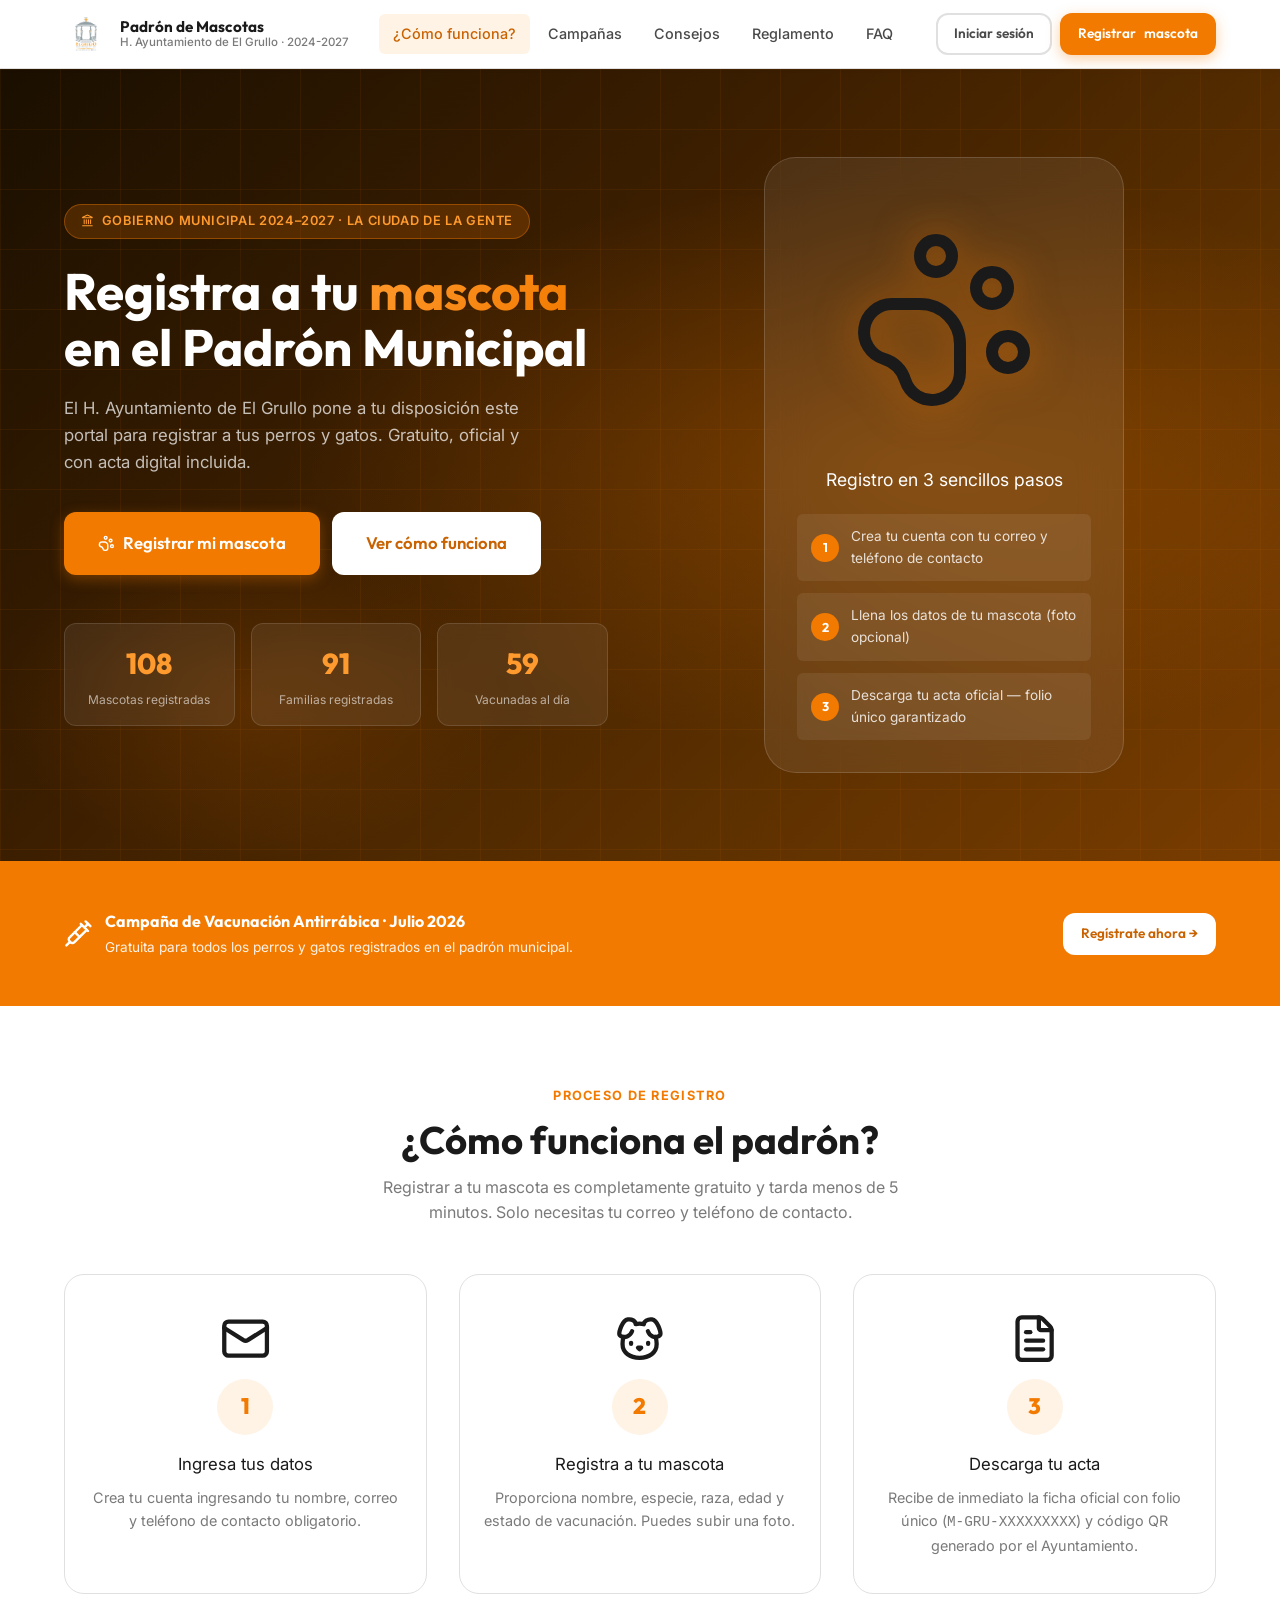
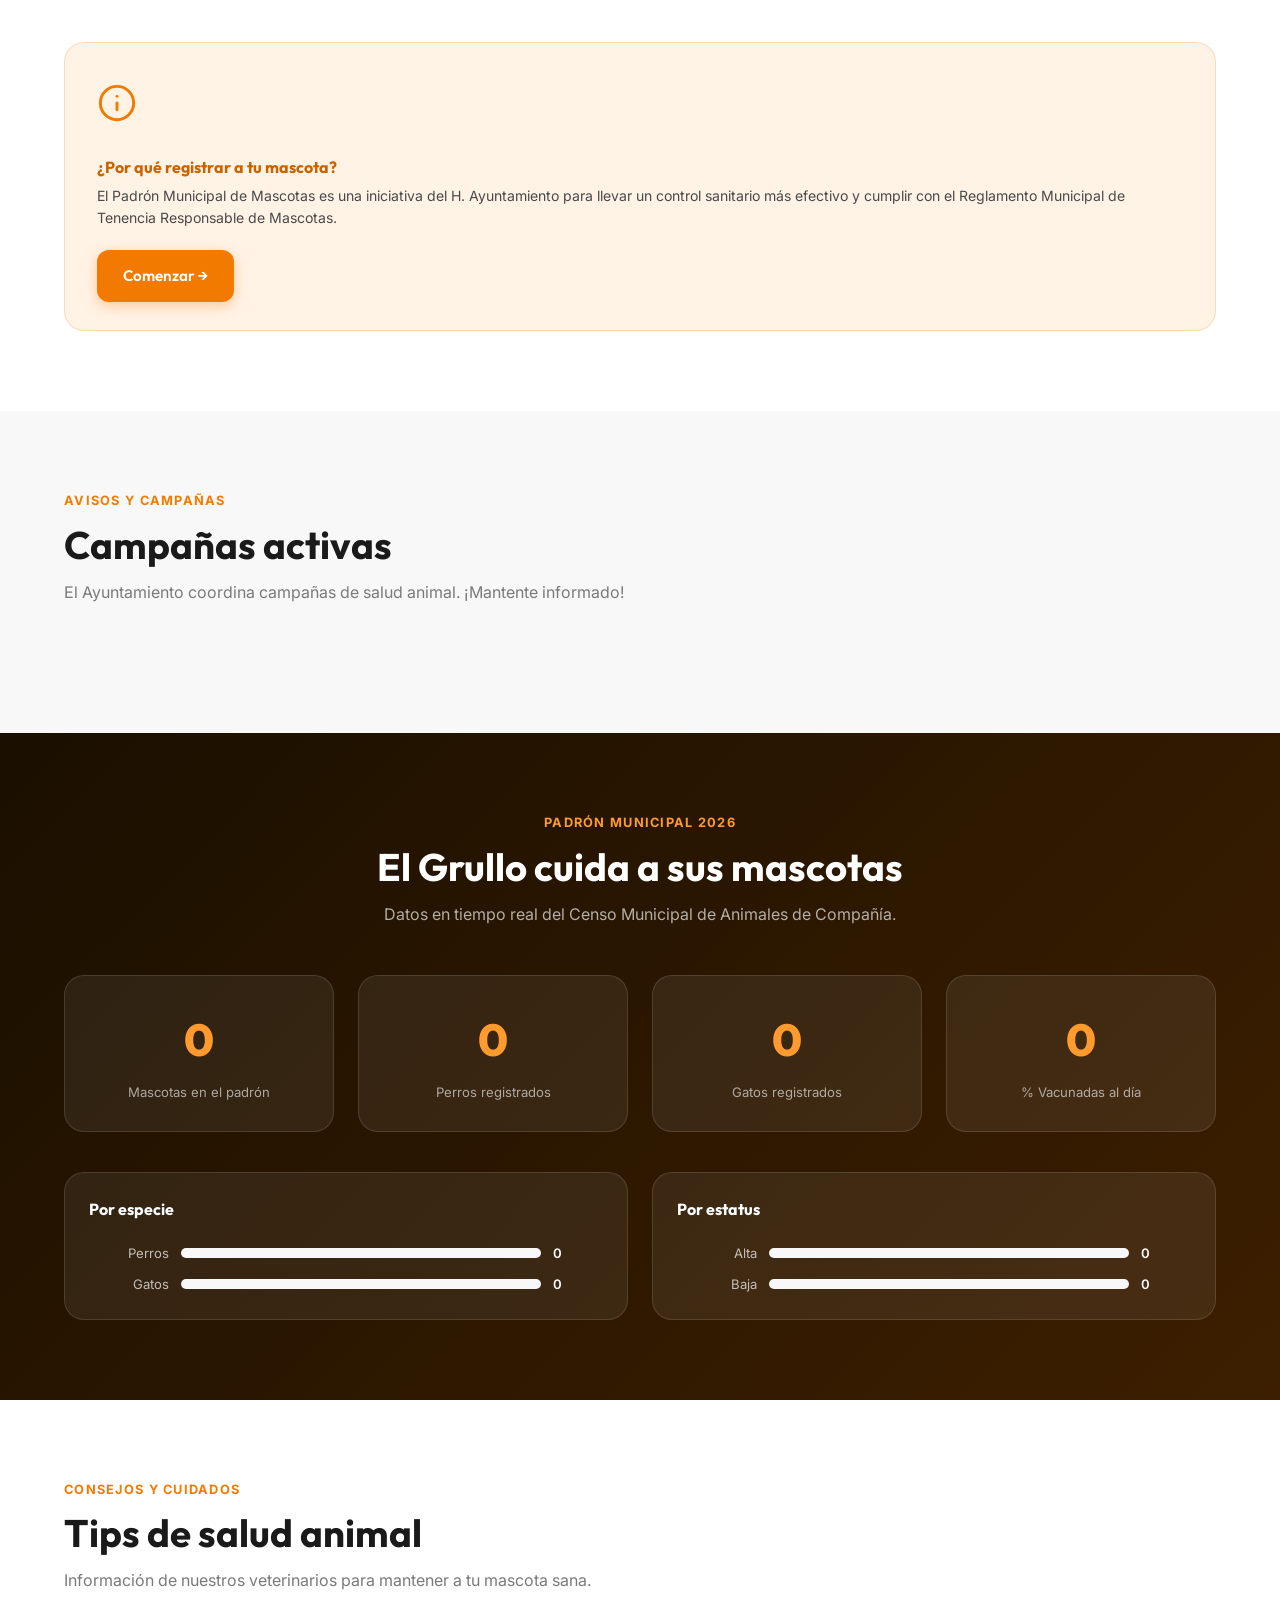
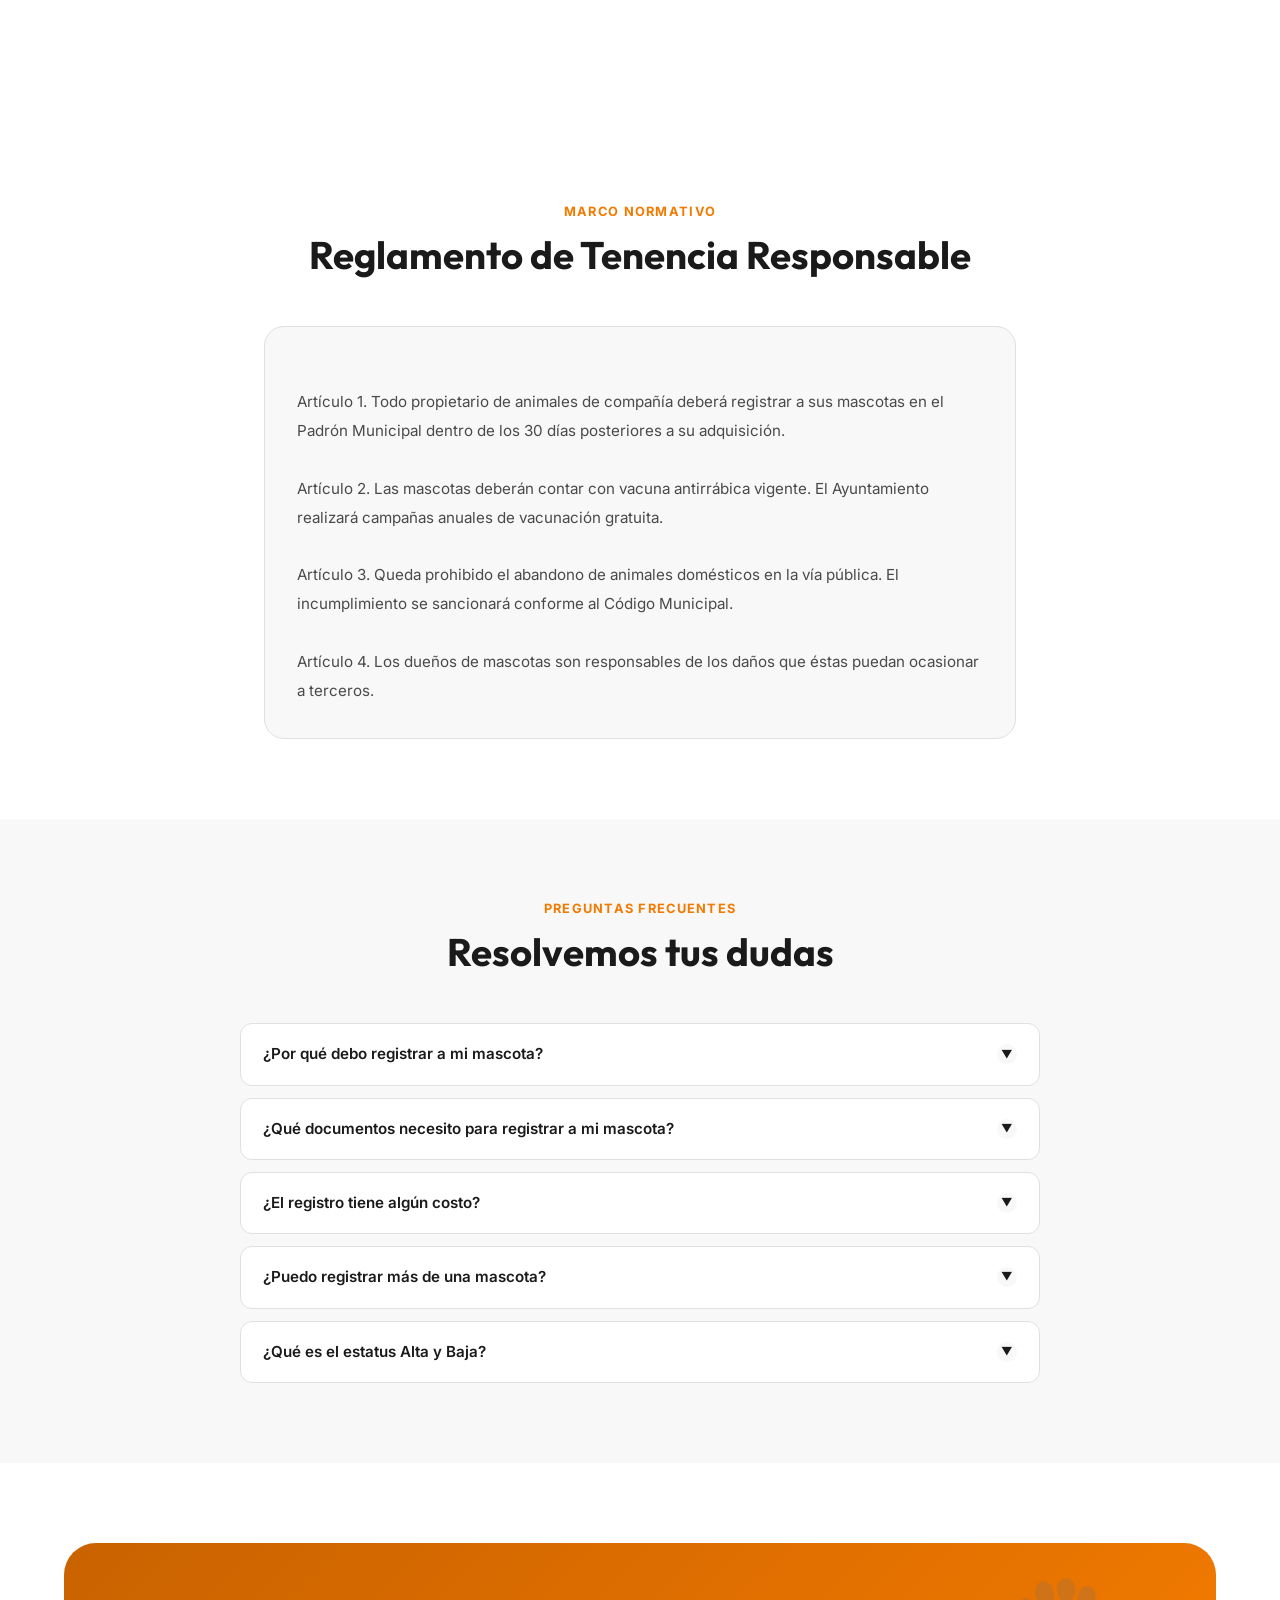
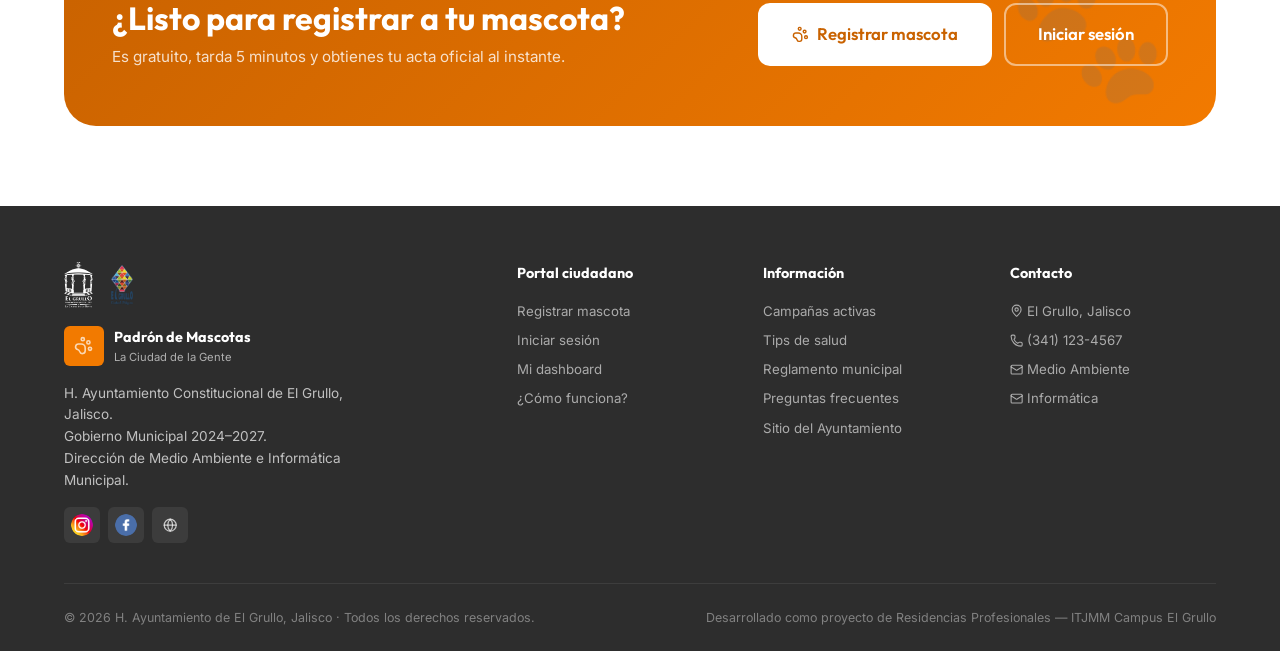
==== commit 7c0507a6: "Corrige las 10 fallas de Configuracion del sitio (panel admin) reportadas en pruebas de produccion 2" ====
--- a/web/index.html
+++ b/web/index.html
@@ -449,6 +449,7 @@
 
 
 <script src="js/api-client.js"></script>
+<script src="js/faq-default.js"></script>
 <script>
 /* ── Render Campaigns ── */
 // Si la campaña/aviso trae imagen se usa como fondo del banner; si no,
@@ -548,14 +549,8 @@
 });
 
 /* ── Render FAQ: usa lo editado desde el admin si existe; si no, este
-   contenido institucional fijo sirve de respaldo. ── */
-const FAQS_DEFAULT = [
-  { pregunta: '¿Por qué debo registrar a mi mascota?', respuesta: 'El registro es gratuito y te permite obtener la ficha oficial de tu mascota, acceder a campañas de vacunación y esterilización, y contar con un respaldo digital oficial del Ayuntamiento.' },
-  { pregunta: '¿Qué documentos necesito para registrar a mi mascota?', respuesta: 'Solo necesitas tu correo electrónico, teléfono de contacto y datos básicos. No se requieren documentos físicos. Puedes subir una foto de tu mascota opcionalmente.' },
-  { pregunta: '¿El registro tiene algún costo?', respuesta: 'No. El registro en el padrón municipal de mascotas de El Grullo es completamente gratuito para todos los ciudadanos.' },
-  { pregunta: '¿Puedo registrar más de una mascota?', respuesta: 'Sí. Con una sola cuenta puedes registrar todos los perros y gatos que tengas. Cada mascota recibirá su propio folio M-GRU único.' },
-  { pregunta: '¿Qué es el estatus Alta y Baja?', respuesta: 'Alta significa que la mascota está activa en el padrón. Baja se aplica cuando la mascota ha fallecido o fue dada de baja del registro.' },
-];
+   contenido institucional fijo sirve de respaldo (FAQS_DEFAULT viene de
+   js/faq-default.js, compartido con el panel admin). ── */
 function renderFAQ() {
   let faqs = FAQS_DEFAULT;
   try {
@@ -747,6 +742,27 @@
   });
 }
 
+// Solo se acepta como URL de ícono: https://, data:image/(png|jpeg|webp|gif)
+// o una ruta propia del sitio ("Imagenes/..."). Y el <img> se construye por
+// DOM (nunca con el valor metido crudo en un template de innerHTML): así,
+// aunque el valor trajera comillas o HTML, no hay forma de "escaparse" del
+// atributo src (ver HISTORIAL_CAMBIOS.md, 2026-11-21 — XSS almacenado en
+// Apariencia e íconos).
+function esIconoUrlSegura(url) {
+  if (typeof url !== 'string' || !url) return false;
+  if (/^https:\/\//i.test(url)) return true;
+  if (/^data:image\/(png|jpeg|webp|gif);base64,/i.test(url)) return true;
+  if (/^Imagenes\//.test(url)) return true;
+  return false;
+}
+function crearImgIcono(url) {
+  const img = document.createElement('img');
+  img.src = url;
+  img.alt = 'icon';
+  img.style.cssText = 'max-width:100%; max-height:100%; object-fit:contain; border-radius:inherit; display:block; margin:auto;';
+  img.onerror = () => { img.replaceWith(document.createTextNode('✕')); };
+  return img;
+}
 function applyAppearanceConfig() {
   const raw = localStorage.getItem('padron_appearance_config');
   if (!raw) return;
@@ -758,9 +774,10 @@
       if (val.type === 'none') {
         el.style.display = 'none';
       } else if (val.type === 'emoji') {
-        el.innerHTML = val.value;
-      } else if (val.type === 'image' || val.type === 'gif') {
-        el.innerHTML = `<img src="${val.value}" alt="icon" style="max-width:100%; max-height:100%; object-fit:contain; border-radius:inherit; display:block; margin:auto;" />`;
+        el.textContent = val.value;
+      } else if ((val.type === 'image' || val.type === 'gif') && esIconoUrlSegura(val.value)) {
+        el.innerHTML = '';
+        el.appendChild(crearImgIcono(val.value));
       }
     });
   } catch(e) { /* silently ignore */ }
@@ -870,6 +887,19 @@
   });
 }
 
+// Escapa cualquier HTML y luego "desescapa" solo la envoltura exacta
+// <span class="highlight">...</span> — así el admin puede resaltar una
+// palabra del título (hero_title es el único campo que lo necesita) sin
+// poder meter ningún otro tag/atributo (ej. onerror=, <script>, etc.).
+function sanitizeHeroTitleHtml(str) {
+  const esc = String(str)
+    .replace(/&/g, '&amp;').replace(/</g, '&lt;').replace(/>/g, '&gt;')
+    .replace(/"/g, '&quot;').replace(/'/g, '&#39;');
+  return esc
+    .replace(/&lt;span class=&quot;highlight&quot;&gt;/g, '<span class="highlight">')
+    .replace(/&lt;\/span&gt;/g, '</span>');
+}
+
 /* ── Contenidos de portada (hero, pasos, banner...) editados desde el admin ── */
 function applySiteContentConfig() {
   const raw = localStorage.getItem('padron_site_content');
@@ -880,7 +910,11 @@
       if (val === undefined || val === null || val === '') return;
       const id = key.replace(/_/g, '-');
       const el = document.getElementById(id);
-      if (el) { el.textContent = val; return; }
+      if (el) {
+        if (key === 'hero_title') el.innerHTML = sanitizeHeroTitleHtml(val);
+        else el.textContent = val;
+        return;
+      }
 
       // Contadores del hero: stat_1_num → hero-stat-1-num (además set data-target)
       const statMatch = key.match(/^stat_(\d)_num$/);
@@ -943,11 +977,42 @@
    un visitante que ya había entrado antes ve la portada completa de
    inmediato; (2) todo lo que sí necesita ir al servidor se pide en
    PARALELO (Promise.all), no en fila. */
+// Nota: Google y la mayoría de buscadores leen el HTML antes de ejecutar
+// JavaScript, así que este cambio solo alcanza a navegadores/crawlers que
+// sí ejecutan JS (ideal sería que PHP imprimiera el <title>/<meta>, pero
+// eso es un cambio de arquitectura mayor — ver HISTORIAL_CAMBIOS.md).
+function aplicarSeoConfig() {
+  const raw = localStorage.getItem('padron_seo_config');
+  if (!raw) return;
+  try {
+    const cfg = JSON.parse(raw);
+    if (cfg.title) document.title = cfg.title;
+    const setMeta = (name, content, attr = 'name') => {
+      if (!content) return;
+      let el = document.querySelector(`meta[${attr}="${name}"]`);
+      if (!el) { el = document.createElement('meta'); el.setAttribute(attr, name); document.head.appendChild(el); }
+      el.setAttribute('content', content);
+    };
+    setMeta('description', cfg.desc);
+    setMeta('keywords', cfg.keywords);
+    setMeta('og:title', cfg.title, 'property');
+    setMeta('og:description', cfg.desc, 'property');
+    setMeta('og:image', cfg.og_img, 'property');
+    setMeta('robots', cfg.indexed === false ? 'noindex, nofollow' : 'index, follow');
+    if (cfg.canonical) {
+      let link = document.querySelector('link[rel="canonical"]');
+      if (!link) { link = document.createElement('link'); link.rel = 'canonical'; document.head.appendChild(link); }
+      link.href = cfg.canonical;
+    }
+  } catch (e) { /* ignore */ }
+}
+
 function aplicarConfigCacheada() {
   applySiteContentConfig();
   applyAppearanceConfig();
   applyFooterConfig();
   applyReglamento();
+  aplicarSeoConfig();
   renderFAQ();
   try {
     const eventosRaw = localStorage.getItem('padron_eventos');
@@ -975,7 +1040,7 @@
   // 3) Con la config fresca del servidor ya en localStorage, se vuelve a
   // aplicar por si el admin cambió algo desde la última visita guardada.
   if (siteConfig) {
-    ['padron_site_config', 'padron_appearance_config', 'padron_site_content', 'padron_reglamento', 'padron_faq', 'padron_eventos'].forEach(key => {
+    ['padron_site_config', 'padron_appearance_config', 'padron_site_content', 'padron_reglamento', 'padron_faq', 'padron_eventos', 'padron_seo_config'].forEach(key => {
       if (siteConfig[key]) localStorage.setItem(key, JSON.stringify(siteConfig[key]));
     });
     aplicarConfigCacheada();
--- a/web/css/styles.css
+++ b/web/css/styles.css
@@ -1463,6 +1463,9 @@
   padding: 16px 28px;
   border-top: 1px solid var(--gray-4);
   display: flex;
+  flex-wrap: wrap; /* el del recortador tiene 3 botones (Reiniciar/Cancelar/
+    Aplicar) y en celular no cabían en una sola fila: quedaban cortados
+    contra el borde del modal en vez de bajar de línea. */
   gap: 8px;
   justify-content: flex-end;
 }
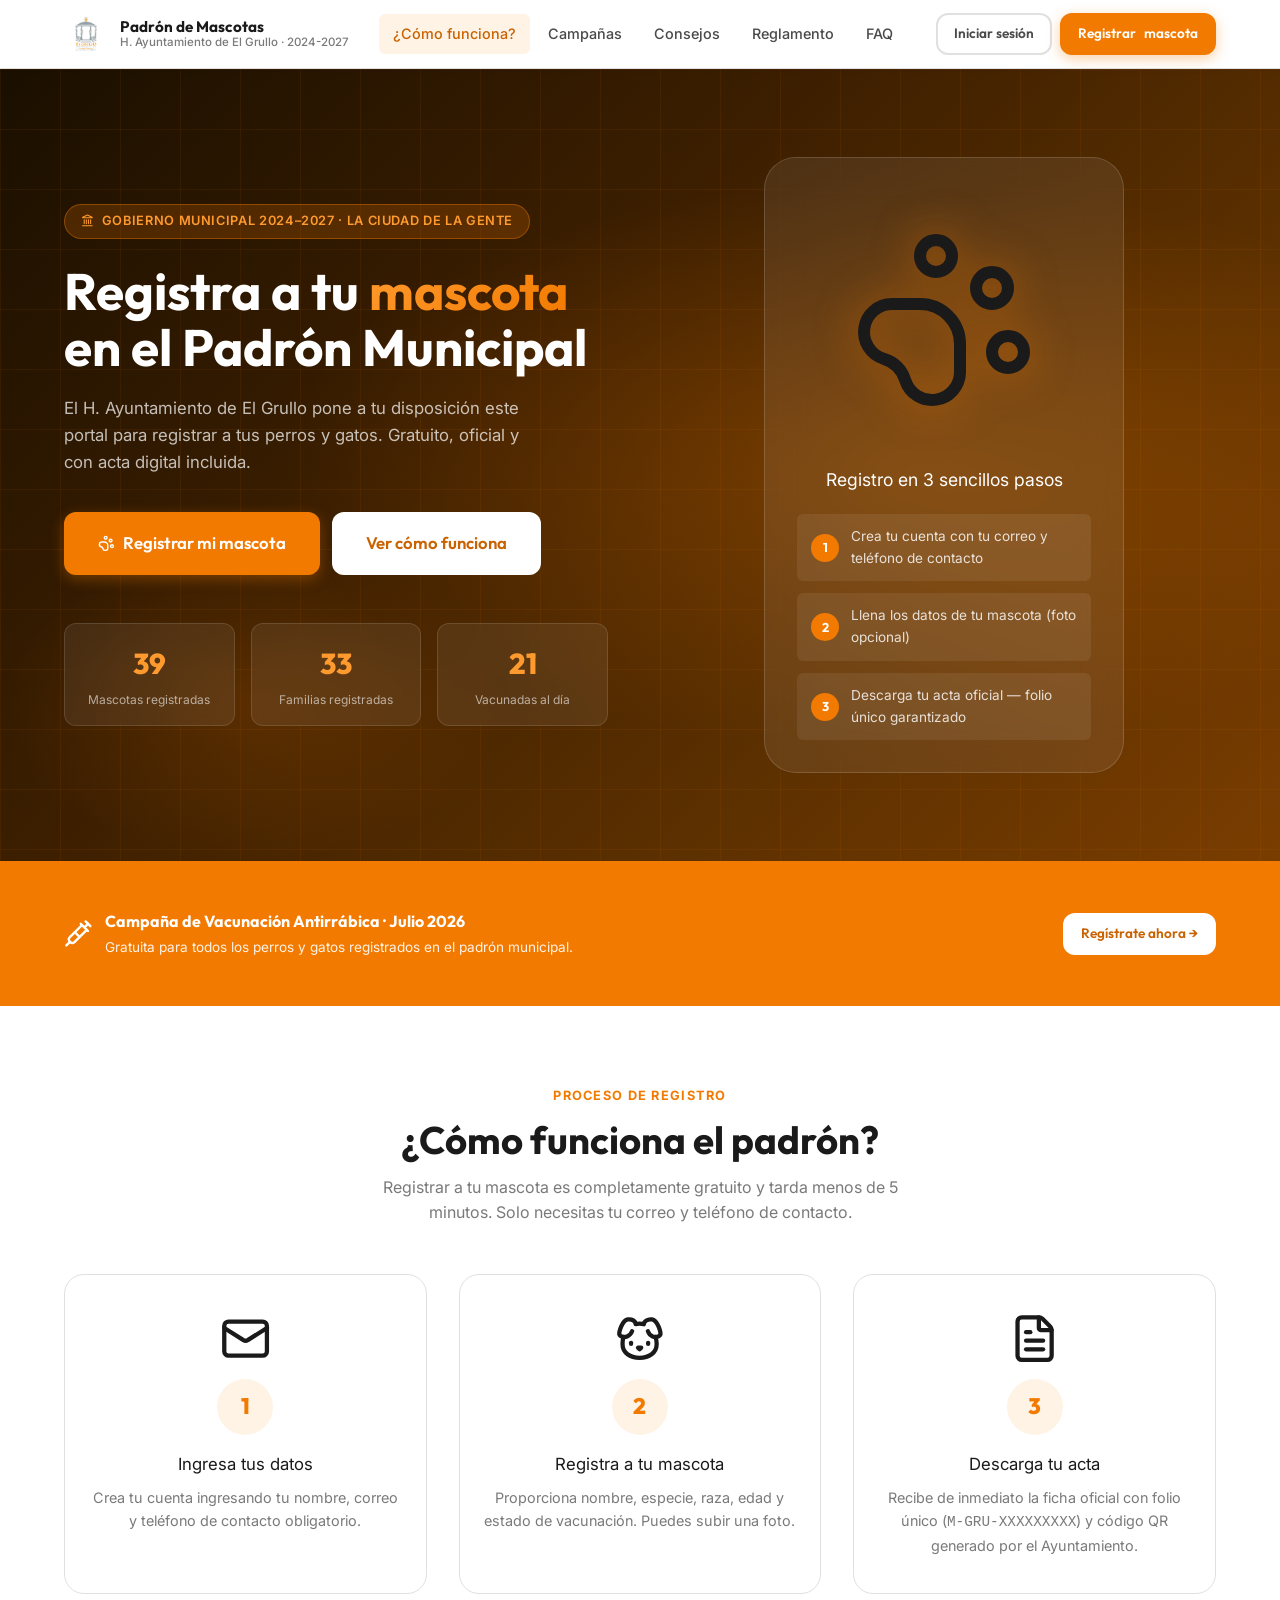
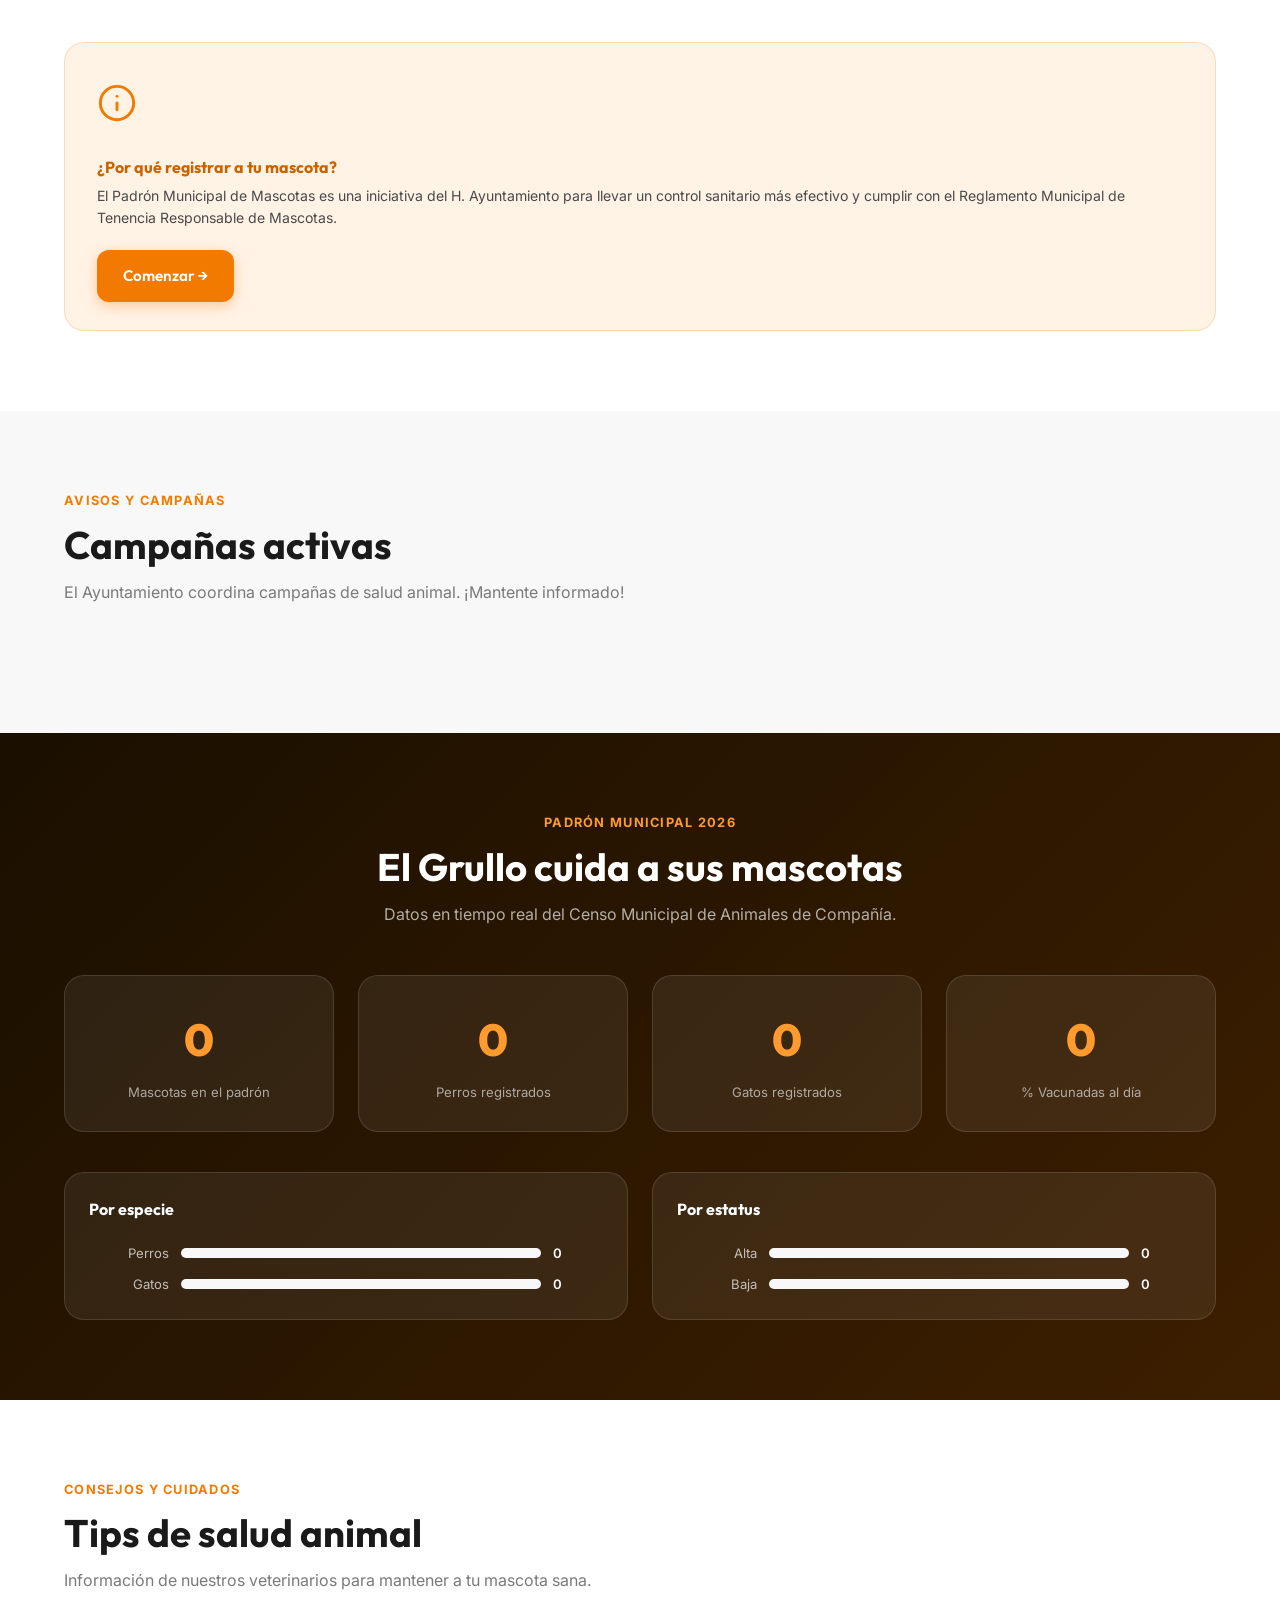
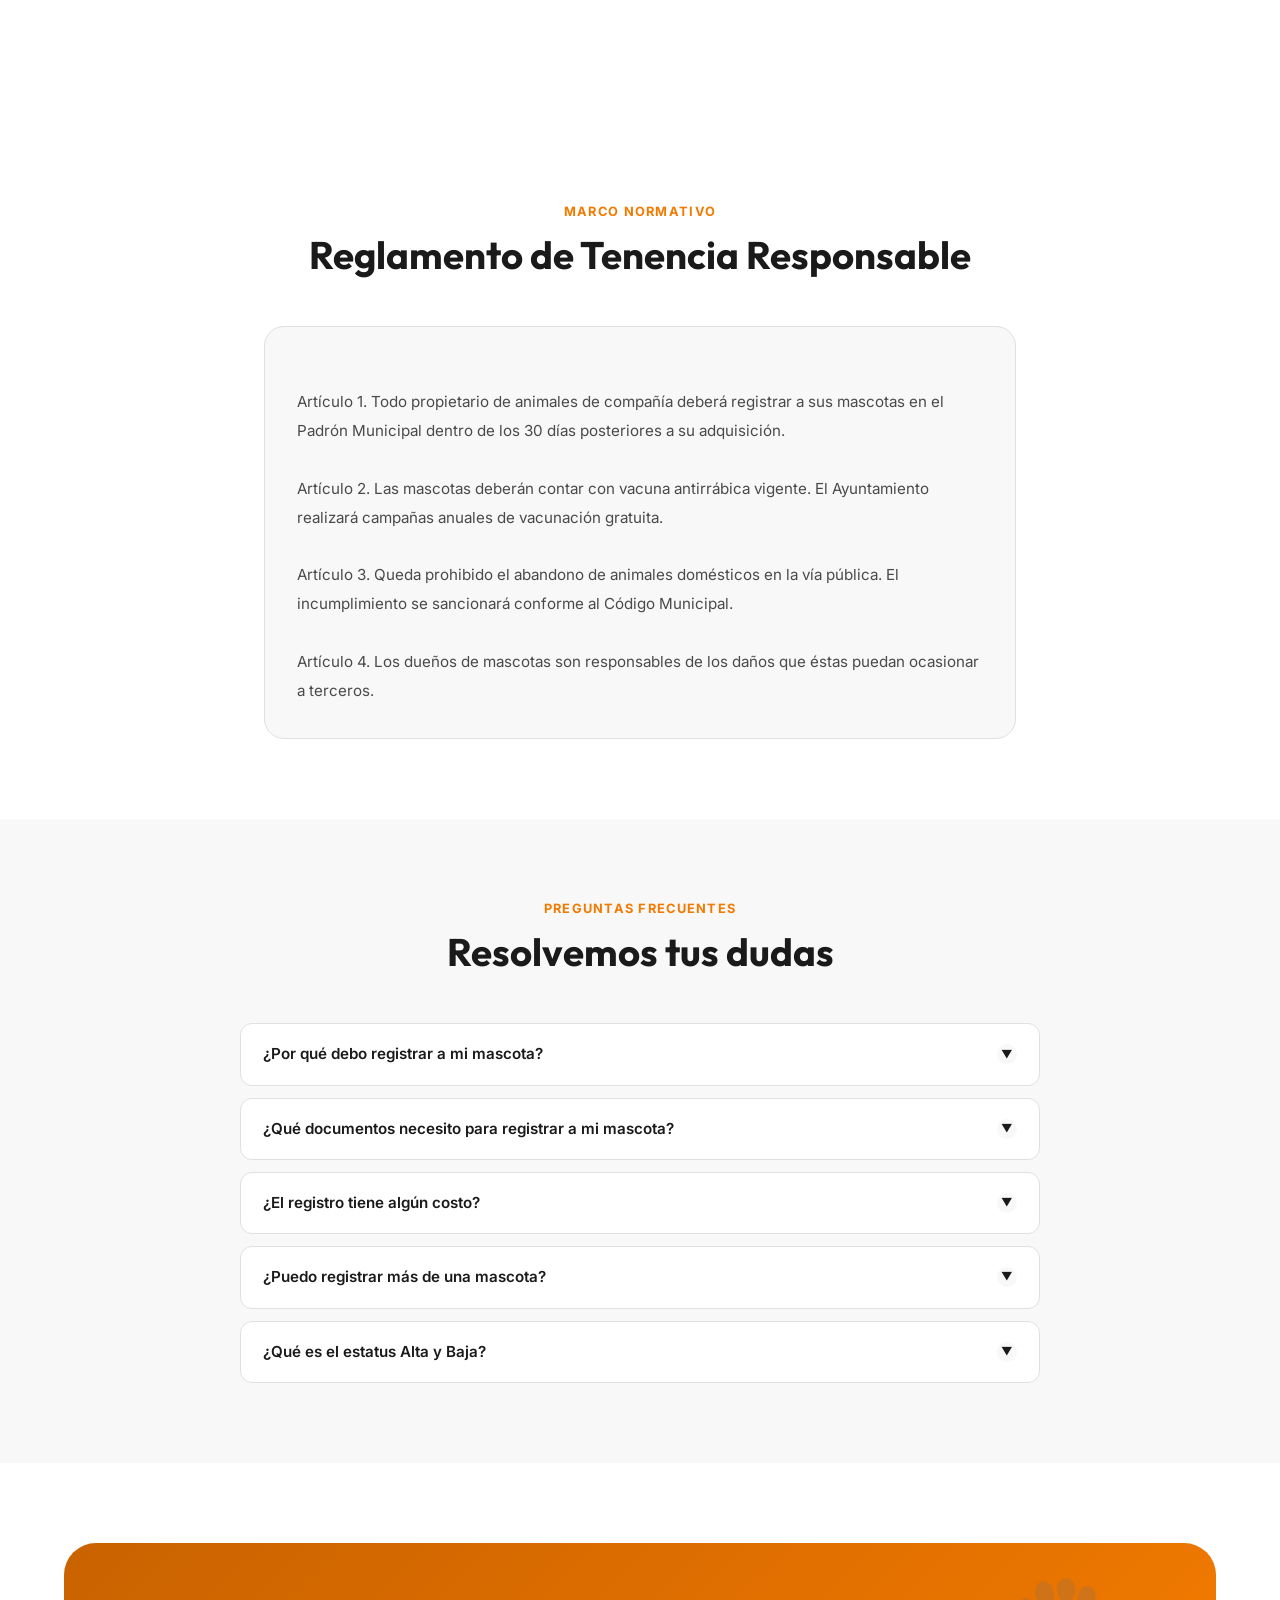
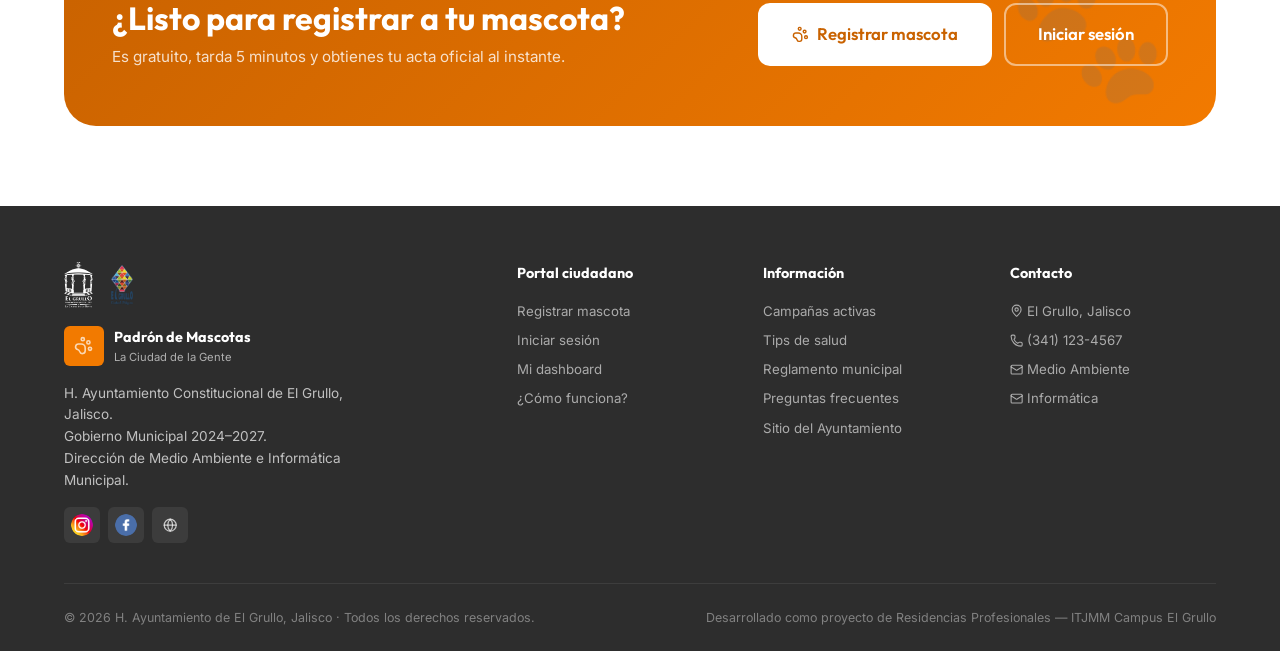
==== commit 2c8490b2: "Corrige 3 fallas nuevas de re-prueba y el mismo XSS en Avisos/Eventos/Articulos/FAQ - Falla 11: URL " ====
--- a/web/index.html
+++ b/web/index.html
@@ -460,20 +460,21 @@
 function renderCampaigns(campaigns) {
   const container = document.getElementById('campaignsContainer');
   container.innerHTML = campaigns.map(c => {
-    const bg = c.imagen
-      ? `background-image:linear-gradient(180deg, rgba(0,0,0,.15), rgba(0,0,0,.55)), url('${c.imagen}'); background-size:cover; background-position:center;`
-      : `background:${c.banner_color || '#F27A00'};`;
+    const imagenSegura = c.imagen && esIconoUrlSegura(c.imagen) ? c.imagen : '';
+    const bg = imagenSegura
+      ? `background-image:linear-gradient(180deg, rgba(0,0,0,.15), rgba(0,0,0,.55)), url('${escapeHtml(imagenSegura)}'); background-size:cover; background-position:center;`
+      : `background:${escapeHtml(c.banner_color || '#F27A00')};`;
     return `
     <div class="campaign-card">
       <div class="campaign-banner" style="${bg}">
-        ${c.imagen ? '' : `<div class="campaign-icon">${c.icono}</div>`}
+        ${imagenSegura ? '' : `<div class="campaign-icon">${escapeHtml(c.icono)}</div>`}
         <div class="campaign-banner-text">
           <div class="campaign-banner-tag">Campaña activa</div>
-          <div class="campaign-banner-title">${c.titulo}</div>
+          <div class="campaign-banner-title">${escapeHtml(c.titulo)}</div>
         </div>
       </div>
       <div class="campaign-body">
-        <p class="campaign-desc">${c.descripcion}</p>
+        <p class="campaign-desc">${escapeHtml(c.descripcion)}</p>
         <div class="campaign-footer">
           <span class="campaign-date"><svg class="icon-line" viewBox="0 0 24 24" fill="none" stroke-width="2" stroke-linecap="round" stroke-linejoin="round"><path d="M8 2v3" /><path d="M16 2v3" /><rect x="3" y="3" width="18" height="18" rx="2" /><path d="M3 9h18" /></svg> ${c.fecha_inicio ? formatDate(c.fecha_inicio) + (c.fecha_fin ? ` — ${formatDate(c.fecha_fin)}` : '') : ''}</span>
         </div>
@@ -497,9 +498,9 @@
         <div class="event-date-day">${e.fecha ? new Date(e.fecha + 'T12:00:00').getDate() : '—'}</div>
       </div>
       <div class="event-info">
-        <div class="event-title">${e.titulo}</div>
-        <div class="event-meta">${e.lugar ? `📍 ${e.lugar}` : ''}${e.hora ? ` · ⏰ ${e.hora}` : ''}</div>
-        ${e.descripcion ? `<p class="event-desc">${e.descripcion}</p>` : ''}
+        <div class="event-title">${escapeHtml(e.titulo)}</div>
+        <div class="event-meta">${e.lugar ? `📍 ${escapeHtml(e.lugar)}` : ''}${e.hora ? ` · ⏰ ${escapeHtml(e.hora)}` : ''}</div>
+        ${e.descripcion ? `<p class="event-desc">${escapeHtml(e.descripcion)}</p>` : ''}
       </div>
     </div>`).join('');
 }
@@ -509,16 +510,19 @@
 function renderArticles(articles) {
   ARTICULOS_DATA = articles;
   const container = document.getElementById('articlesContainer');
-  container.innerHTML = articles.map((a, i) => `
+  container.innerHTML = articles.map((a, i) => {
+    const imagenSegura = a.imagen && esIconoUrlSegura(a.imagen) ? a.imagen : '';
+    return `
     <div class="article-card">
-      ${a.imagen ? `<img src="${a.imagen}" alt="${a.titulo}" class="article-image" />` : ''}
+      ${imagenSegura ? `<img src="${escapeHtml(imagenSegura)}" alt="${escapeHtml(a.titulo)}" class="article-image" />` : ''}
       <div class="article-card-body">
-        <div class="article-title">${a.titulo}</div>
-        <div class="article-excerpt">${a.contenido.substring(0, 100)}...</div>
+        <div class="article-title">${escapeHtml(a.titulo)}</div>
+        <div class="article-excerpt">${escapeHtml(a.contenido.substring(0, 100))}...</div>
         <a href="#" class="article-link" onclick="event.preventDefault(); verArticulo(${i});">Leer más <span>→</span></a>
       </div>
     </div>
-  `).join('');
+  `;
+  }).join('');
 }
 
 // El "Leer más" antes era un enlace muerto (href="#", sin manejador) que no
@@ -563,10 +567,10 @@
   container.innerHTML = faqs.map((f, i) => `
     <div class="faq-item" id="faq-${i}">
       <div class="faq-question" onclick="toggleFaq(${i})">
-        <span>${f.pregunta}</span>
+        <span>${escapeHtml(f.pregunta)}</span>
         <div class="faq-arrow">▼</div>
       </div>
-      <div class="faq-answer">${f.respuesta}</div>
+      <div class="faq-answer">${escapeHtml(f.respuesta)}</div>
     </div>
   `).join('');
 }
@@ -680,10 +684,18 @@
     set('ft-copyright',     cfg.copyright);
     set('ft-creditos',      cfg.creditos);
 
-    // Desc paragraph
+    // Desc paragraph (texto del admin: por DOM, nunca innerHTML — mismo
+    // criterio que hero_title, ver HISTORIAL_CAMBIOS.md 2026-11-21b)
     if (cfg.descripcion) {
       const el = document.getElementById('ft-desc');
-      if (el) el.innerHTML = cfg.descripcion.replace(/\n/g, '<br/>');
+      if (el) {
+        el.textContent = '';
+        const lineas = String(cfg.descripcion).split('\n');
+        lineas.forEach((linea, i) => {
+          el.appendChild(document.createTextNode(linea));
+          if (i < lineas.length - 1) el.appendChild(document.createElement('br'));
+        });
+      }
     }
 
     // Social links
@@ -702,20 +714,41 @@
       }
     }
 
-    // Contactos column
+    // Contactos column — los íconos SVG son constantes fijas del código
+    // (seguro parsearlos con innerHTML); la dirección/teléfono/correos SÍ
+    // son datos del admin y van por DOM, nunca dentro del HTML armado.
     if (cfg.contactos) {
       const el = document.getElementById('ft-contactos');
       if (el) {
         const ICO_PIN   = '<svg class="icon-line" viewBox="0 0 24 24" fill="none" stroke-width="2" stroke-linecap="round" stroke-linejoin="round"><path d="M20 10c0 4.993-5.539 10.193-7.399 11.799a1 1 0 0 1-1.202 0C9.539 20.193 4 14.993 4 10a8 8 0 0 1 16 0" /><circle cx="12" cy="10" r="3" /></svg>';
         const ICO_PHONE = '<svg class="icon-line" viewBox="0 0 24 24" fill="none" stroke-width="2" stroke-linecap="round" stroke-linejoin="round"><path d="M13.832 16.568a1 1 0 0 0 1.213-.303l.355-.465A2 2 0 0 1 17 15h3a2 2 0 0 1 2 2v3a2 2 0 0 1-2 2A18 18 0 0 1 2 4a2 2 0 0 1 2-2h3a2 2 0 0 1 2 2v3a2 2 0 0 1-.8 1.6l-.468.351a1 1 0 0 0-.292 1.233 14 14 0 0 0 6.392 6.384" /></svg>';
         const ICO_MAIL  = '<svg class="icon-line" viewBox="0 0 24 24" fill="none" stroke-width="2" stroke-linecap="round" stroke-linejoin="round"><path d="m22 7-8.991 5.727a2 2 0 0 1-2.009 0L2 7" /><rect x="2" y="4" width="20" height="16" rx="2" /></svg>';
-        const mapaUrl = 'https://www.google.com/maps/search/?api=1&query=' + encodeURIComponent(cfg.contactos.direccion || 'El Grullo, Jalisco');
-        el.innerHTML = `
-          <a href="${mapaUrl}" target="_blank" rel="noopener noreferrer">${ICO_PIN} ${cfg.contactos.direccion || 'El Grullo, Jalisco'}</a>
-          <a href="tel:${(cfg.contactos.telefono||'').replace(/\D/g,'')}">${ICO_PHONE} ${cfg.contactos.telefono || ''}</a>
-          ${cfg.contactos.email_medioambiente ? `<a href="mailto:${cfg.contactos.email_medioambiente}">${ICO_MAIL} Medio Ambiente</a>` : ''}
-          ${cfg.contactos.email_informatica  ? `<a href="mailto:${cfg.contactos.email_informatica}">${ICO_MAIL} Informática</a>`   : ''}
-        `;
+
+        const iconoDesdeSvg = (svgStr) => {
+          const tmp = document.createElement('div');
+          tmp.innerHTML = svgStr;
+          return tmp.firstElementChild;
+        };
+        const filaContacto = (href, icoSvg, texto, extraAttrs) => {
+          const a = document.createElement('a');
+          a.href = href;
+          if (extraAttrs) Object.entries(extraAttrs).forEach(([k, v]) => a.setAttribute(k, v));
+          a.appendChild(iconoDesdeSvg(icoSvg));
+          a.appendChild(document.createTextNode(' ' + texto));
+          return a;
+        };
+
+        el.textContent = '';
+        const direccion = cfg.contactos.direccion || 'El Grullo, Jalisco';
+        const mapaUrl = 'https://www.google.com/maps/search/?api=1&query=' + encodeURIComponent(direccion);
+        el.appendChild(filaContacto(mapaUrl, ICO_PIN, direccion, { target: '_blank', rel: 'noopener noreferrer' }));
+        el.appendChild(filaContacto('tel:' + (cfg.contactos.telefono || '').replace(/\D/g, ''), ICO_PHONE, cfg.contactos.telefono || ''));
+        if (cfg.contactos.email_medioambiente) {
+          el.appendChild(filaContacto('mailto:' + cfg.contactos.email_medioambiente, ICO_MAIL, 'Medio Ambiente'));
+        }
+        if (cfg.contactos.email_informatica) {
+          el.appendChild(filaContacto('mailto:' + cfg.contactos.email_informatica, ICO_MAIL, 'Informática'));
+        }
       }
     }
   } catch(e) { /* silently ignore corrupt config */ }
@@ -891,11 +924,19 @@
 // <span class="highlight">...</span> — así el admin puede resaltar una
 // palabra del título (hero_title es el único campo que lo necesita) sin
 // poder meter ningún otro tag/atributo (ej. onerror=, <script>, etc.).
-function sanitizeHeroTitleHtml(str) {
-  const esc = String(str)
+// Texto de admin que se arma como HTML a mano (template strings +
+// innerHTML): sin esto, un título/descripción/pregunta con comillas o
+// "<" se metía tal cual en el HTML del portal público (ver Falla 11/12/13,
+// Reporte_fallas_Configuracion_del_sitio_2026-11-22.txt, que encontró el
+// mismo patrón fuera de Apariencia, en Avisos/Eventos/Artículos/FAQ).
+function escapeHtml(str) {
+  return String(str ?? '')
     .replace(/&/g, '&amp;').replace(/</g, '&lt;').replace(/>/g, '&gt;')
     .replace(/"/g, '&quot;').replace(/'/g, '&#39;');
-  return esc
+}
+
+function sanitizeHeroTitleHtml(str) {
+  return escapeHtml(str)
     .replace(/&lt;span class=&quot;highlight&quot;&gt;/g, '<span class="highlight">')
     .replace(/&lt;\/span&gt;/g, '</span>');
 }
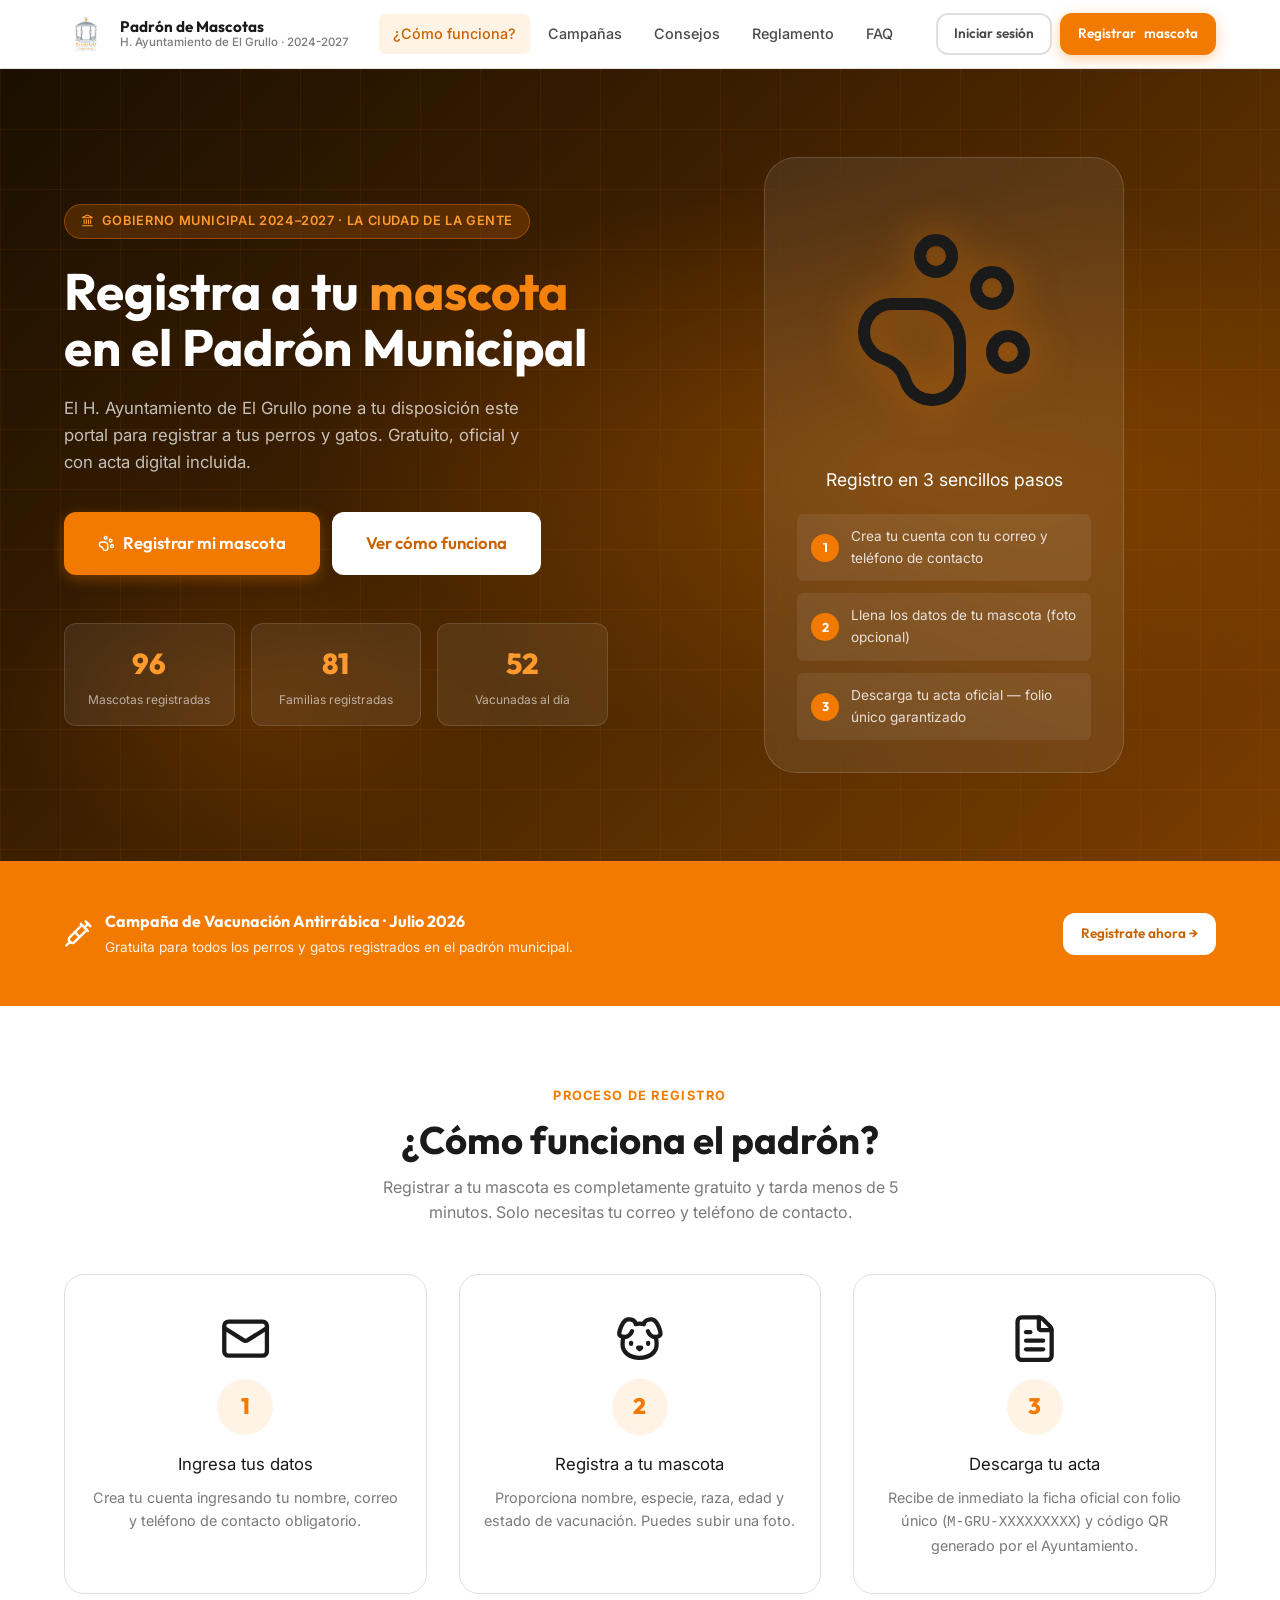
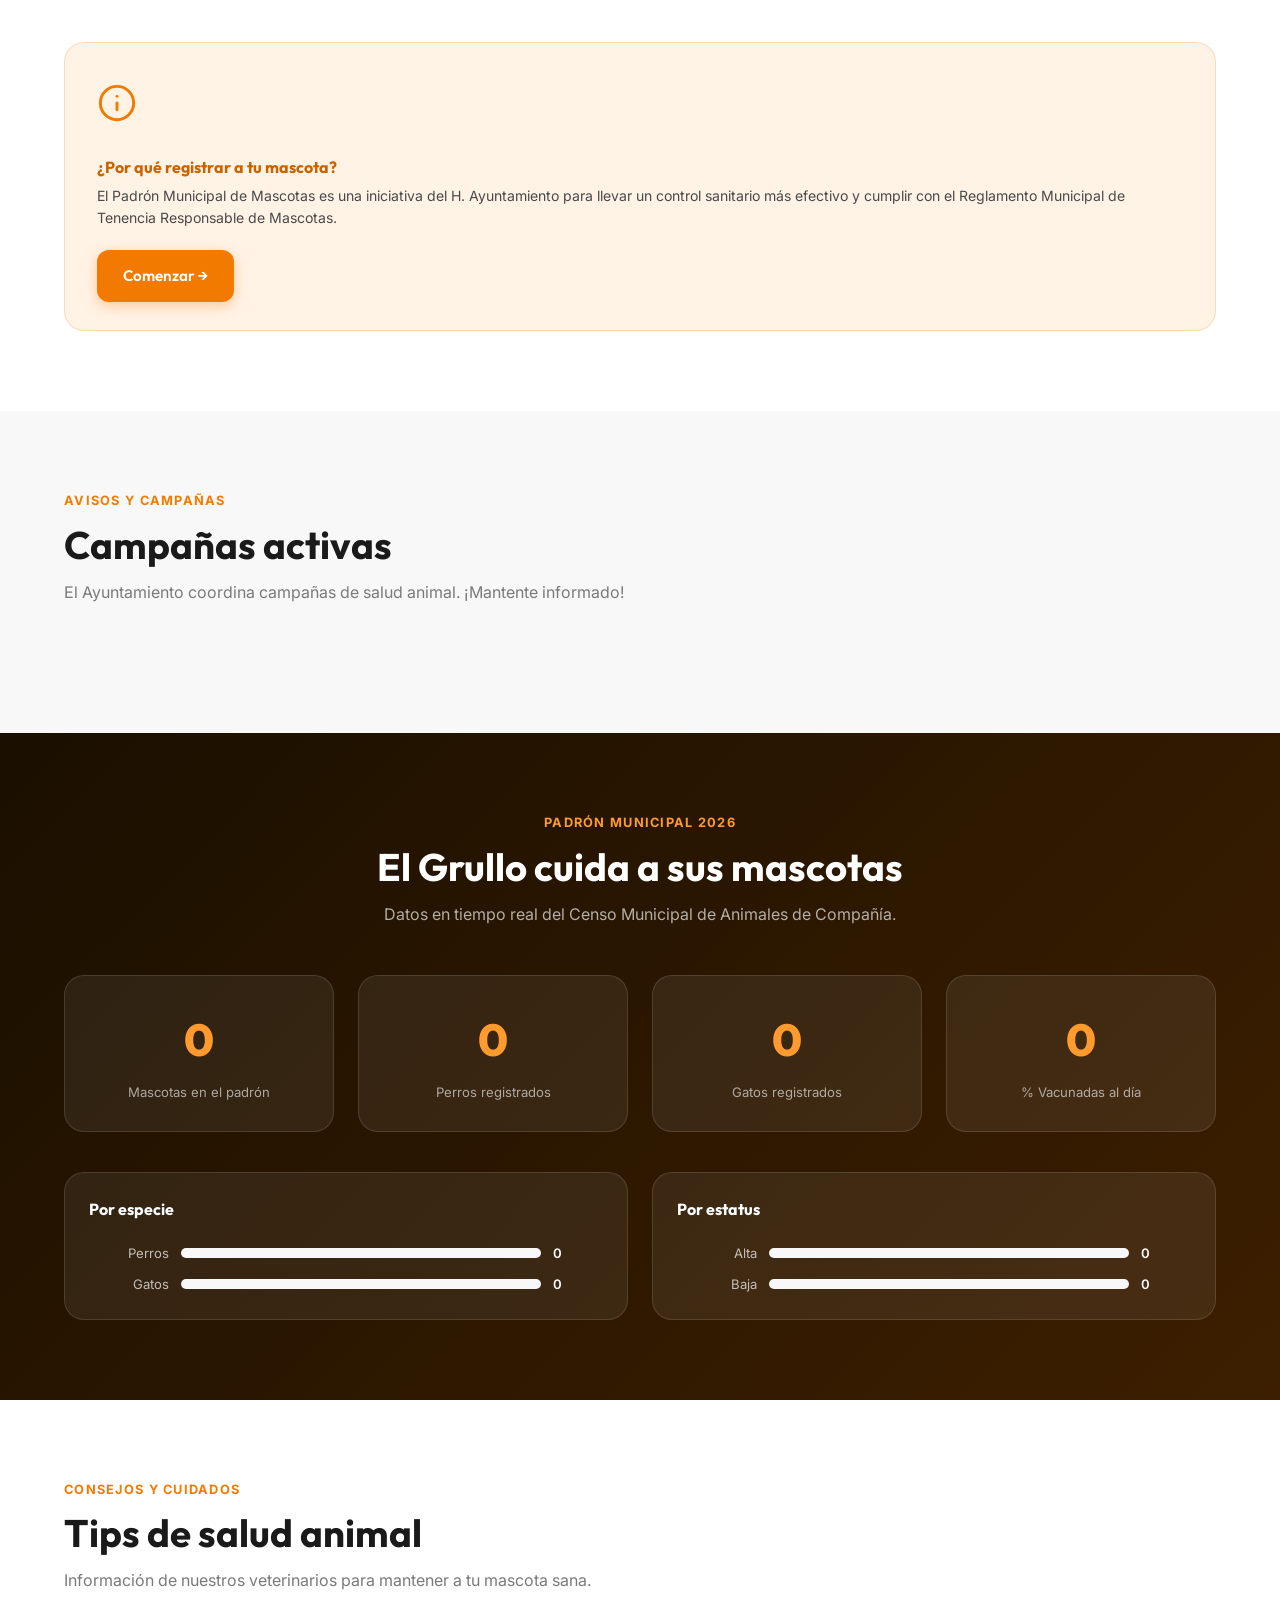
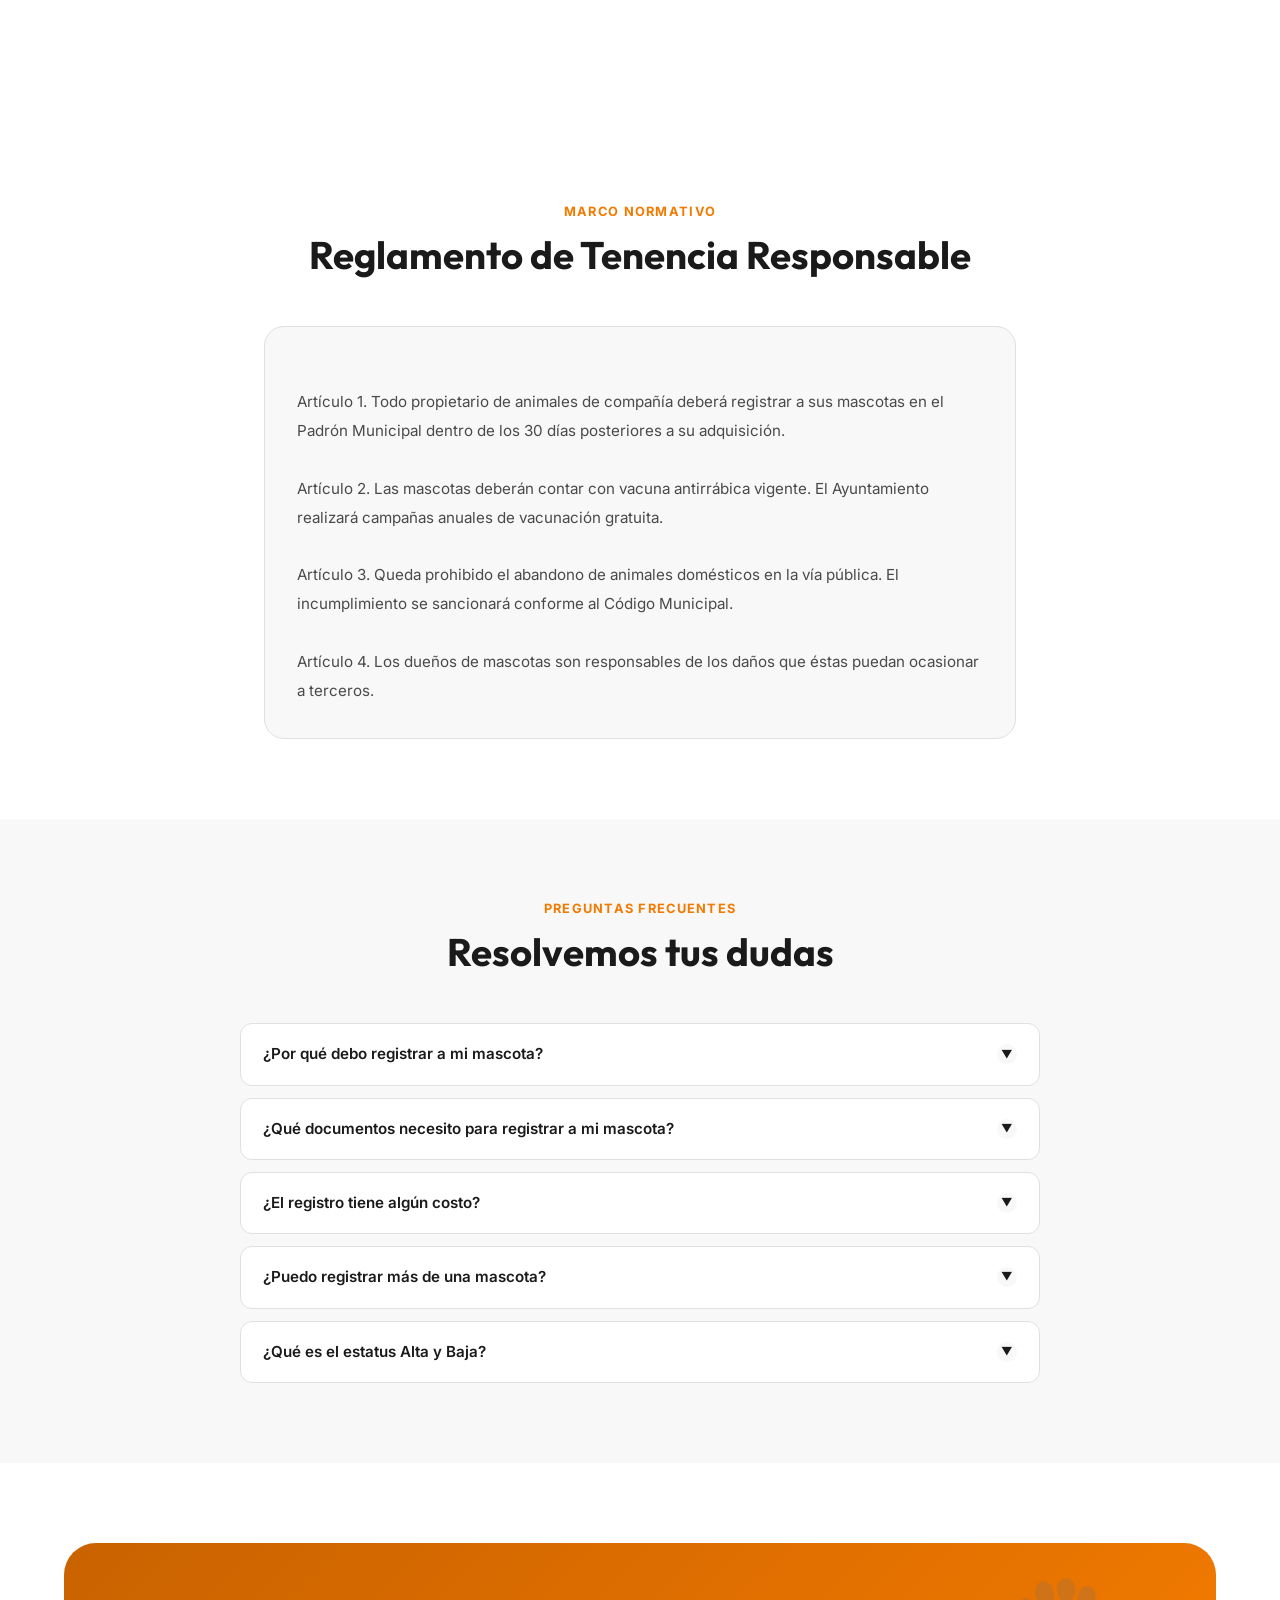
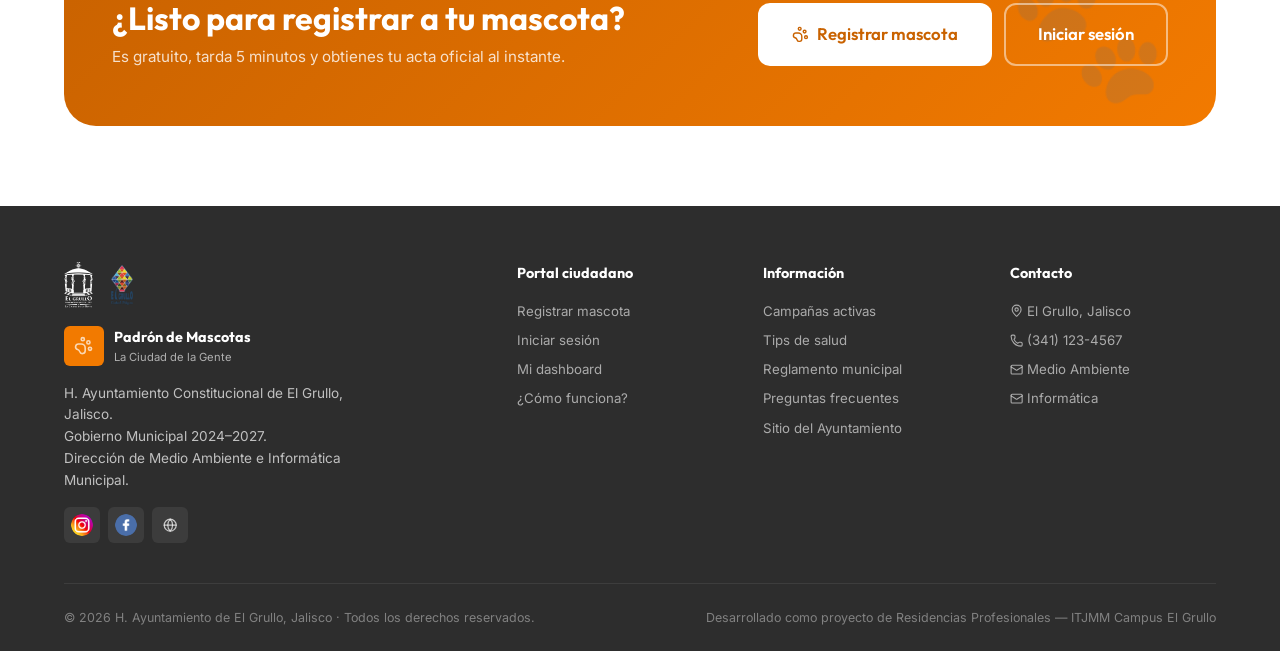
==== commit beae1c9e: "Corrige XSS dentro del panel admin (Eventos/FAQ) y doble escape en Avisos/Articulos - Falla 14 (segu" ====
--- a/web/index.html
+++ b/web/index.html
@@ -459,22 +459,28 @@
 // HISTORIAL_CAMBIOS.md, 2026-09-08).
 function renderCampaigns(campaigns) {
   const container = document.getElementById('campaignsContainer');
+  // titulo/descripcion/icono/banner_color ya vienen escapados del servidor
+  // (clean() = htmlspecialchars en web/api/contenido.php) — escaparlos otra
+  // vez aquí los mostraba como "&quot;" en vez de la comilla real (ver
+  // Falla 15, Reporte_fallas_Configuracion_del_sitio_2026-11-22b.txt).
+  // "imagen" NO pasa por clean() del lado servidor, así que sigue
+  // escapándose aquí.
   container.innerHTML = campaigns.map(c => {
     const imagenSegura = c.imagen && esIconoUrlSegura(c.imagen) ? c.imagen : '';
     const bg = imagenSegura
       ? `background-image:linear-gradient(180deg, rgba(0,0,0,.15), rgba(0,0,0,.55)), url('${escapeHtml(imagenSegura)}'); background-size:cover; background-position:center;`
-      : `background:${escapeHtml(c.banner_color || '#F27A00')};`;
+      : `background:${c.banner_color || '#F27A00'};`;
     return `
     <div class="campaign-card">
       <div class="campaign-banner" style="${bg}">
-        ${imagenSegura ? '' : `<div class="campaign-icon">${escapeHtml(c.icono)}</div>`}
+        ${imagenSegura ? '' : `<div class="campaign-icon">${c.icono}</div>`}
         <div class="campaign-banner-text">
           <div class="campaign-banner-tag">Campaña activa</div>
-          <div class="campaign-banner-title">${escapeHtml(c.titulo)}</div>
+          <div class="campaign-banner-title">${c.titulo}</div>
         </div>
       </div>
       <div class="campaign-body">
-        <p class="campaign-desc">${escapeHtml(c.descripcion)}</p>
+        <p class="campaign-desc">${c.descripcion}</p>
         <div class="campaign-footer">
           <span class="campaign-date"><svg class="icon-line" viewBox="0 0 24 24" fill="none" stroke-width="2" stroke-linecap="round" stroke-linejoin="round"><path d="M8 2v3" /><path d="M16 2v3" /><rect x="3" y="3" width="18" height="18" rx="2" /><path d="M3 9h18" /></svg> ${c.fecha_inicio ? formatDate(c.fecha_inicio) + (c.fecha_fin ? ` — ${formatDate(c.fecha_fin)}` : '') : ''}</span>
         </div>
@@ -507,6 +513,16 @@
 
 /* ── Render Articles ── */
 let ARTICULOS_DATA = [];
+// titulo ya viene escapado del servidor (clean(), igual que en
+// renderCampaigns) — no se vuelve a escapar aquí. "contenido" es HTML de
+// verdad (sanitizeArticleHtml en el servidor, para el editor con
+// negritas/imágenes), así que para el extracto se saca solo el texto
+// plano en vez de cortar el HTML a la mitad (ver Falla 16).
+function extraerTextoPlano(html, maxLen) {
+  const tmp = document.createElement('div');
+  tmp.innerHTML = String(html ?? '');
+  return (tmp.textContent || '').trim().slice(0, maxLen);
+}
 function renderArticles(articles) {
   ARTICULOS_DATA = articles;
   const container = document.getElementById('articlesContainer');
@@ -514,10 +530,10 @@
     const imagenSegura = a.imagen && esIconoUrlSegura(a.imagen) ? a.imagen : '';
     return `
     <div class="article-card">
-      ${imagenSegura ? `<img src="${escapeHtml(imagenSegura)}" alt="${escapeHtml(a.titulo)}" class="article-image" />` : ''}
+      ${imagenSegura ? `<img src="${escapeHtml(imagenSegura)}" alt="${a.titulo}" class="article-image" />` : ''}
       <div class="article-card-body">
-        <div class="article-title">${escapeHtml(a.titulo)}</div>
-        <div class="article-excerpt">${escapeHtml(a.contenido.substring(0, 100))}...</div>
+        <div class="article-title">${a.titulo}</div>
+        <div class="article-excerpt">${escapeHtml(extraerTextoPlano(a.contenido, 100))}...</div>
         <a href="#" class="article-link" onclick="event.preventDefault(); verArticulo(${i});">Leer más <span>→</span></a>
       </div>
     </div>
@@ -531,7 +547,9 @@
 function verArticulo(i) {
   const a = ARTICULOS_DATA[i];
   if (!a) return;
-  document.getElementById('articulo-modal-titulo').textContent = a.titulo;
+  // a.titulo ya viene escapado del servidor (clean()) — .textContent no
+  // decodifica entidades, así que sin esto se veía literalmente "&quot;".
+  document.getElementById('articulo-modal-titulo').textContent = unescapeHtmlEntities(a.titulo);
   document.getElementById('articulo-modal-contenido').textContent = a.contenido;
   const img = document.getElementById('articulo-modal-imagen');
   if (a.imagen) { img.src = a.imagen; img.alt = a.titulo; img.style.display = 'block'; }
@@ -924,17 +942,8 @@
 // <span class="highlight">...</span> — así el admin puede resaltar una
 // palabra del título (hero_title es el único campo que lo necesita) sin
 // poder meter ningún otro tag/atributo (ej. onerror=, <script>, etc.).
-// Texto de admin que se arma como HTML a mano (template strings +
-// innerHTML): sin esto, un título/descripción/pregunta con comillas o
-// "<" se metía tal cual en el HTML del portal público (ver Falla 11/12/13,
-// Reporte_fallas_Configuracion_del_sitio_2026-11-22.txt, que encontró el
-// mismo patrón fuera de Apariencia, en Avisos/Eventos/Artículos/FAQ).
-function escapeHtml(str) {
-  return String(str ?? '')
-    .replace(/&/g, '&amp;').replace(/</g, '&lt;').replace(/>/g, '&gt;')
-    .replace(/"/g, '&quot;').replace(/'/g, '&#39;');
-}
-
+// escapeHtml()/unescapeHtmlEntities() viven en js/api-client.js (se
+// comparten con admin.html — ver Falla 14, Reporte..._2026-11-22b.txt).
 function sanitizeHeroTitleHtml(str) {
   return escapeHtml(str)
     .replace(/&lt;span class=&quot;highlight&quot;&gt;/g, '<span class="highlight">')
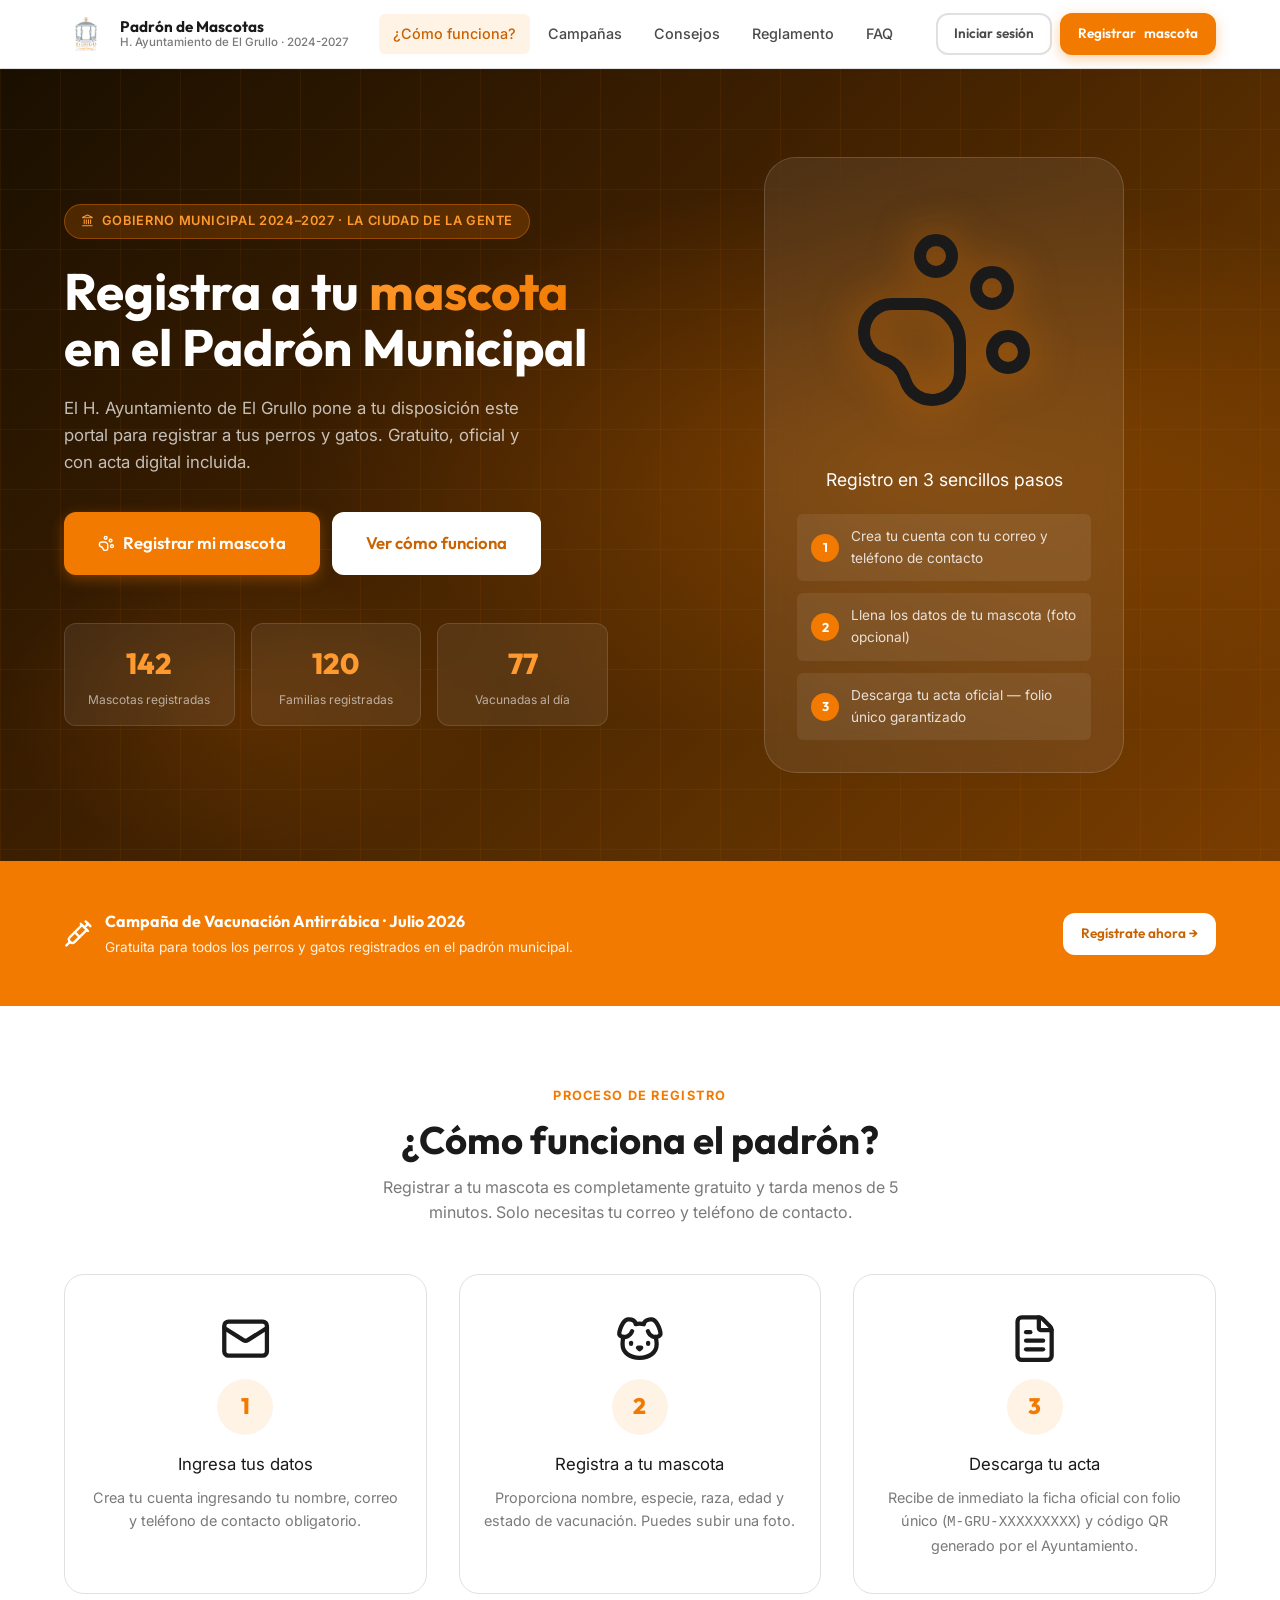
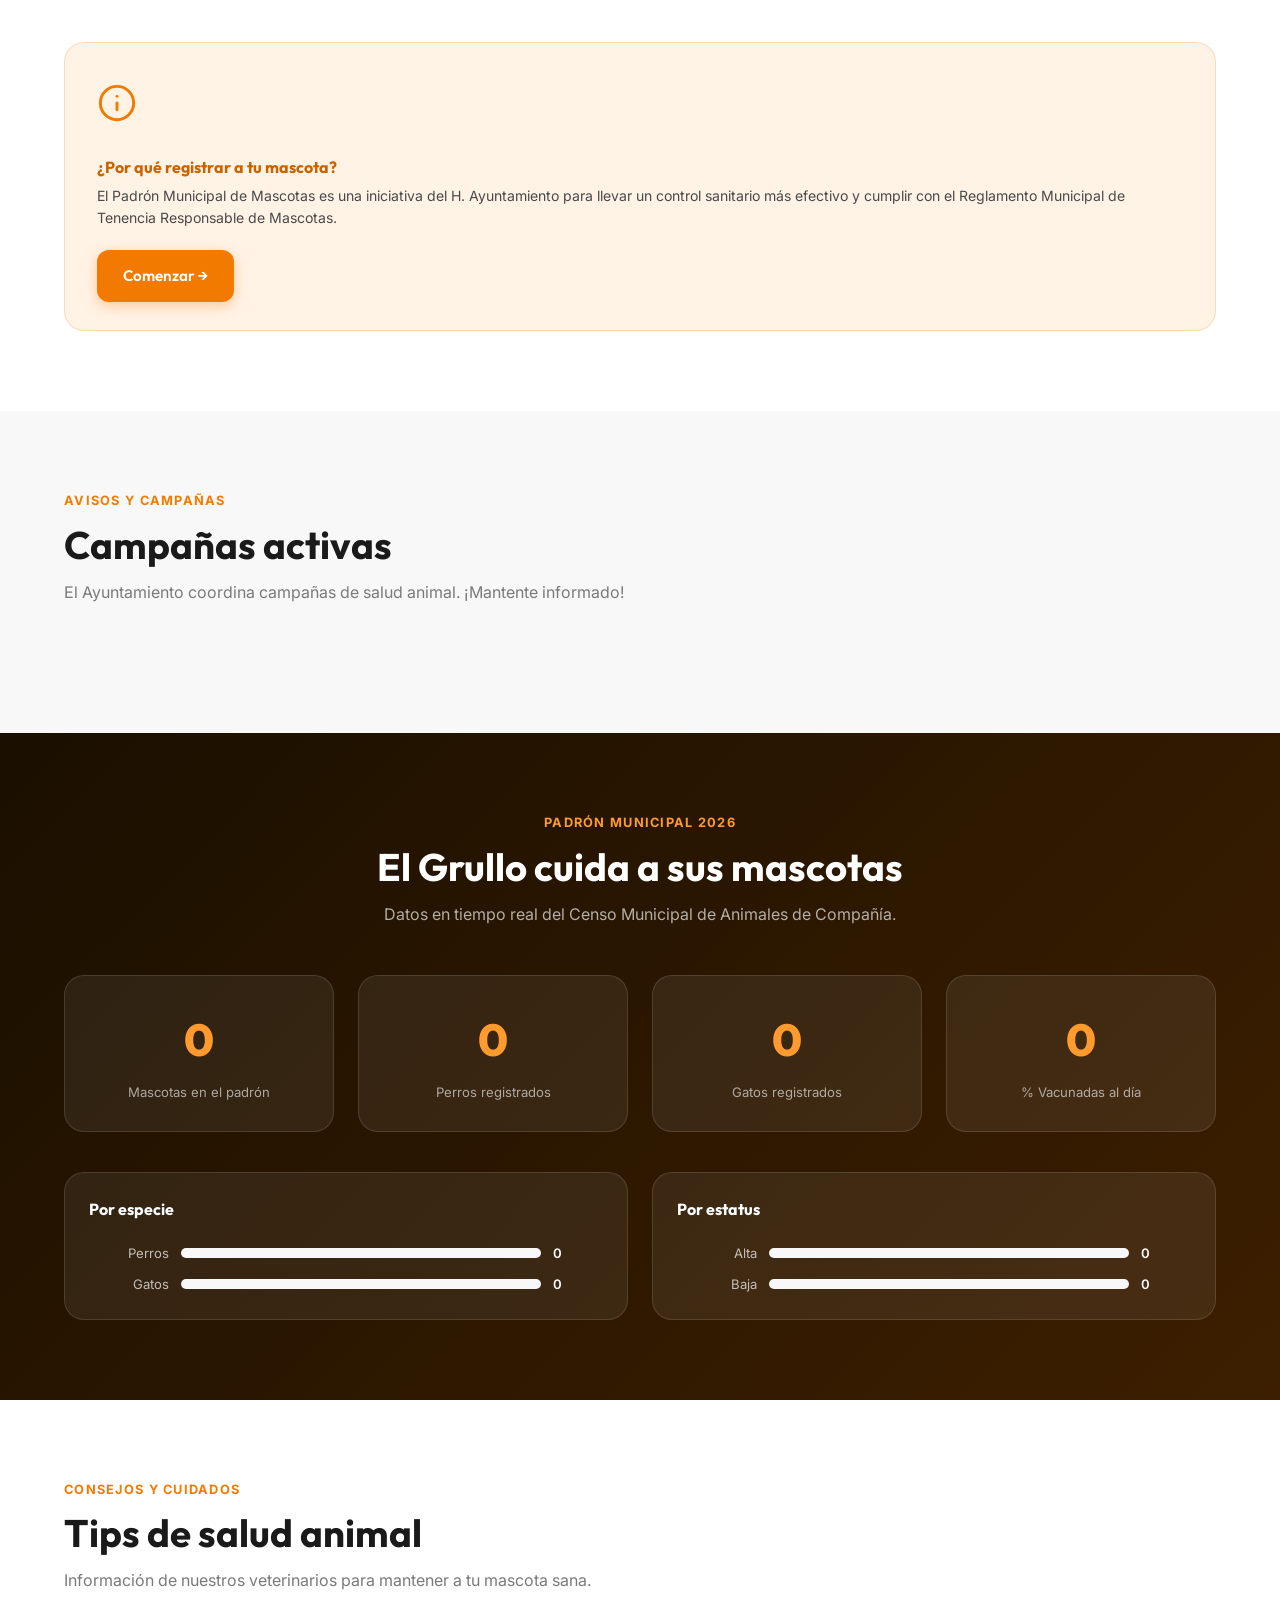
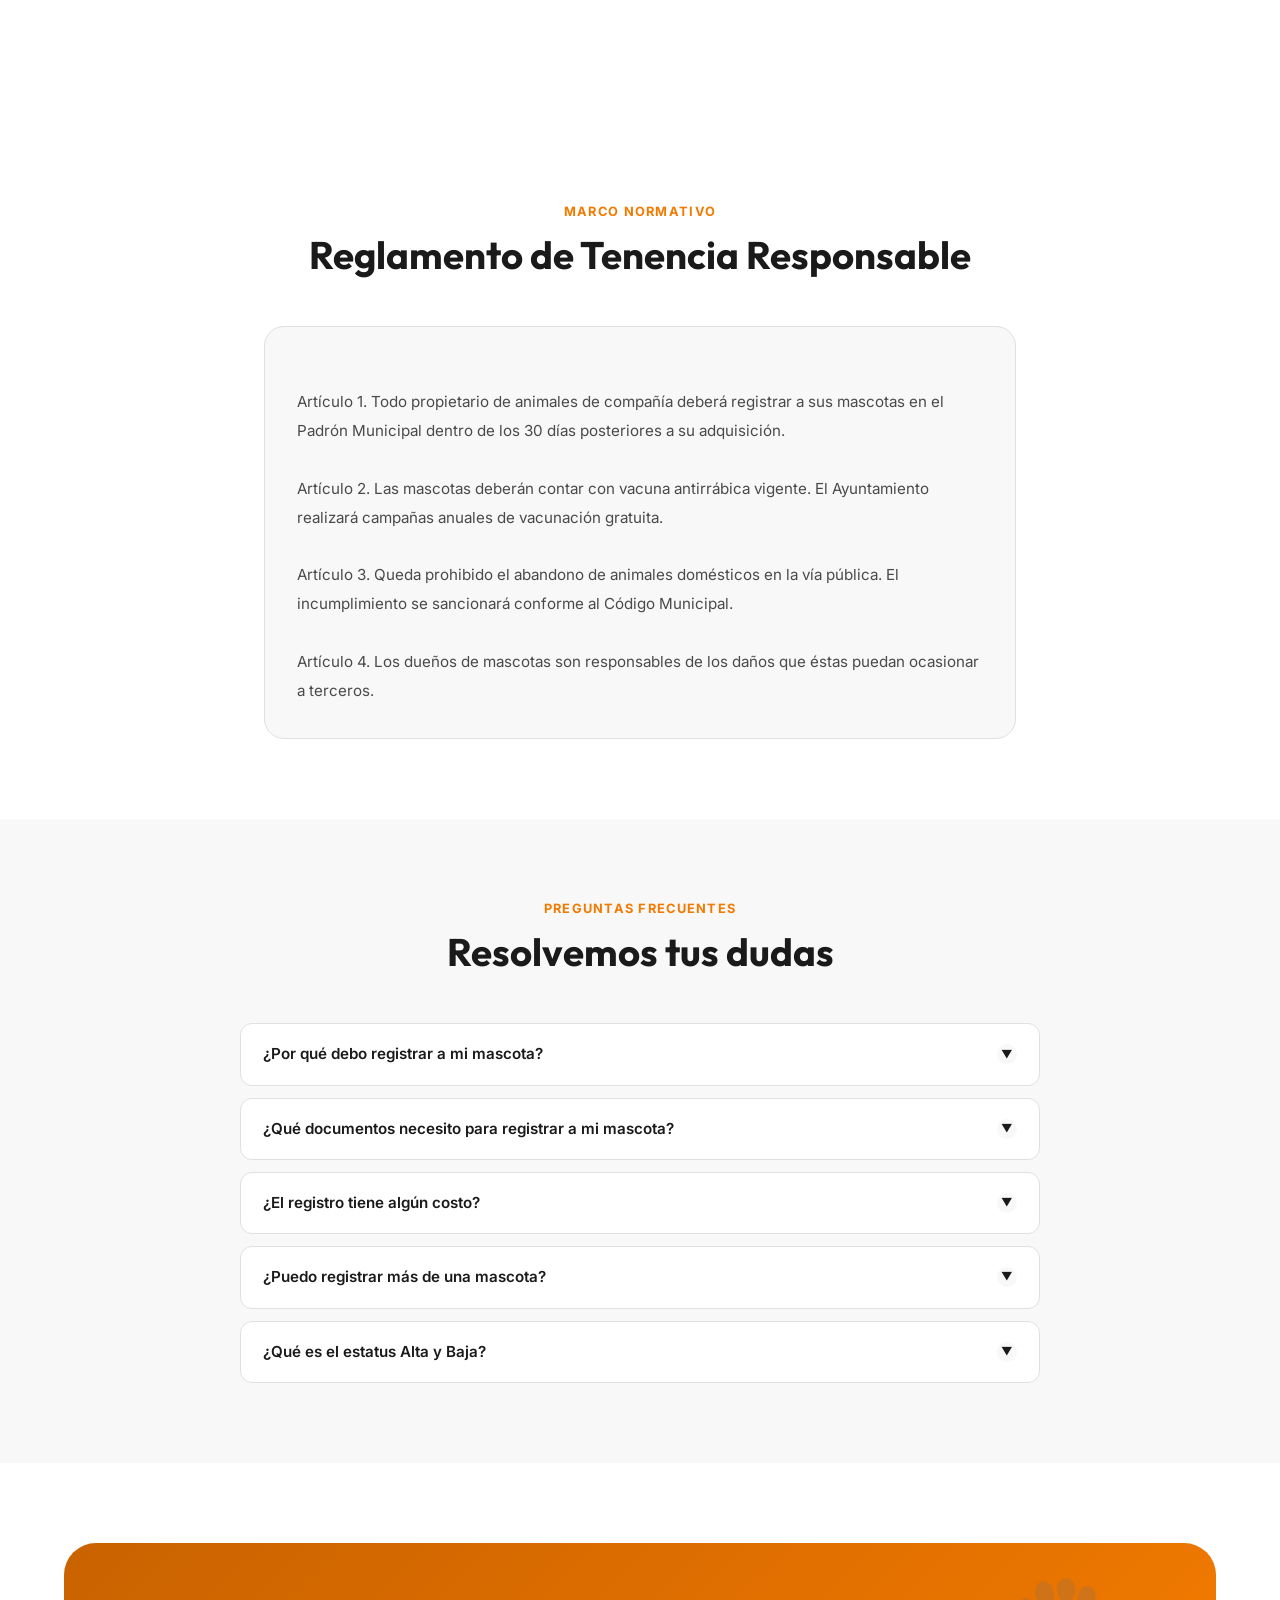
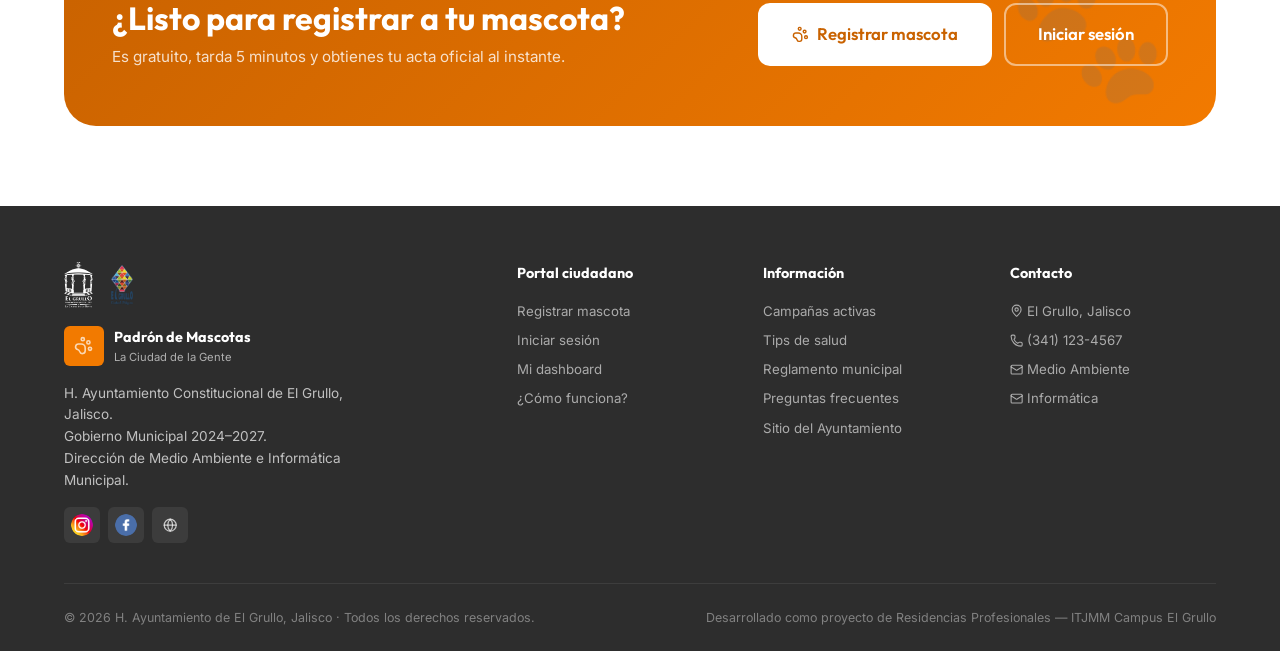
==== commit e74b3ed5: "Corrige las fallas 18-22 de la re-prueba general (editor de articulos, doble escape al editar, acta " ====
--- a/web/index.html
+++ b/web/index.html
@@ -364,7 +364,11 @@
     </div>
     <div class="modal-body">
       <img id="articulo-modal-imagen" src="" alt="" style="display:none; width:100%; aspect-ratio:2.5/1; object-fit:cover; border-radius:var(--radius); margin-bottom:16px;" />
-      <p id="articulo-modal-contenido" style="white-space:pre-line; line-height:1.8; color:var(--gray-1); margin-bottom:0;"></p>
+      <!-- div, no <p>: el contenido de un artículo puede traer sus propios
+           <p>/<ul>/<h1-3>/<blockquote> (ver sanitizeArticleHtml en el
+           servidor), y un <p> no puede anidar otro bloque — el navegador
+           lo cortaría solo. -->
+      <div id="articulo-modal-contenido" style="line-height:1.8; color:var(--gray-1);"></div>
     </div>
     <div class="modal-footer">
       <button class="btn btn-primary" onclick="closeModal('modal-articulo')">Cerrar</button>
@@ -514,15 +518,9 @@
 /* ── Render Articles ── */
 let ARTICULOS_DATA = [];
 // titulo ya viene escapado del servidor (clean(), igual que en
-// renderCampaigns) — no se vuelve a escapar aquí. "contenido" es HTML de
-// verdad (sanitizeArticleHtml en el servidor, para el editor con
-// negritas/imágenes), así que para el extracto se saca solo el texto
-// plano en vez de cortar el HTML a la mitad (ver Falla 16).
-function extraerTextoPlano(html, maxLen) {
-  const tmp = document.createElement('div');
-  tmp.innerHTML = String(html ?? '');
-  return (tmp.textContent || '').trim().slice(0, maxLen);
-}
+// renderCampaigns) — no se vuelve a escapar aquí. extraerTextoPlano() y
+// limpiarHtmlArticuloCliente() viven en js/api-client.js (compartidas
+// con admin.html — ver Falla 18, Reporte_fallas_PRUEBA_GENERAL_2026-11-22.txt).
 function renderArticles(articles) {
   ARTICULOS_DATA = articles;
   const container = document.getElementById('articlesContainer');
@@ -550,7 +548,18 @@
   // a.titulo ya viene escapado del servidor (clean()) — .textContent no
   // decodifica entidades, así que sin esto se veía literalmente "&quot;".
   document.getElementById('articulo-modal-titulo').textContent = unescapeHtmlEntities(a.titulo);
-  document.getElementById('articulo-modal-contenido').textContent = a.contenido;
+  // a.contenido normalmente ya es HTML seguro (sanitizeArticleHtml() en el
+  // servidor) y se pinta con innerHTML para que se vean negritas/listas/
+  // imágenes de verdad (Falla 17). PERO los artículos guardados antes de
+  // corregir la Falla 18 son texto plano con saltos de línea reales (sin
+  // ninguna etiqueta) — pintarlos con innerHTML los juntaba en un solo
+  // renglón (Falla 19, Reporte_fallas_PRUEBA_GENERAL_2026-11-22.txt), así
+  // que ese caso se detecta (sin "<") y se escapa + "\n" → <br>.
+  const contenido = String(a.contenido ?? '');
+  const esHtmlReal = /<[a-z][\s\S]*>/i.test(contenido);
+  document.getElementById('articulo-modal-contenido').innerHTML = esHtmlReal
+    ? limpiarHtmlArticuloCliente(contenido)
+    : escapeHtml(contenido).replace(/\n/g, '<br>');
   const img = document.getElementById('articulo-modal-imagen');
   if (a.imagen) { img.src = a.imagen; img.alt = a.titulo; img.style.display = 'block'; }
   else { img.removeAttribute('src'); img.style.display = 'none'; }
--- a/web/css/styles.css
+++ b/web/css/styles.css
@@ -439,6 +439,7 @@
   color: var(--white);
   line-height: 1.1;
   margin-bottom: 20px;
+  overflow-wrap: anywhere; /* una palabra sin espacios no debe desbordar en celular (Falla 22) */
 }
 .hero-title .highlight {
   background: linear-gradient(135deg, var(--orange-light), var(--orange));
@@ -1307,7 +1308,7 @@
   position: relative;
 }
 .pet-card-body { padding: 20px; }
-.pet-card-name { font-size: 1.1rem; font-weight: 700; margin-bottom: 4px; }
+.pet-card-name { font-size: 1.1rem; font-weight: 700; margin-bottom: 4px; overflow-wrap: anywhere; }
 .pet-card-info { font-size: .82rem; color: var(--gray-2); margin-bottom: 12px; }
 .pet-card-tags { display: flex; flex-wrap: wrap; gap: 6px; margin-bottom: 16px; }
 .pet-card-folio {
@@ -1459,6 +1460,17 @@
 }
 .modal-close:hover { background: var(--gray-4); }
 .modal-body { padding: 0 28px 28px; }
+
+/* Contenido de un artículo (ver sanitizeArticleHtml() en el servidor y
+   verArticulo() en index.html): el reset global (*, margin/padding: 0;
+   ul { list-style:none }) le quita a TODO el sitio las viñetas y el
+   espaciado entre párrafos, pero dentro de un artículo real sí se
+   esperan listas con viñetas/números y separación entre bloques. */
+#articulo-modal-contenido ul { list-style: disc; padding-left: 1.3em; }
+#articulo-modal-contenido ol { list-style: decimal; padding-left: 1.3em; }
+#articulo-modal-contenido li { margin-bottom: 4px; }
+#articulo-modal-contenido p  { margin-bottom: 12px; }
+#articulo-modal-contenido > :last-child { margin-bottom: 0; }
 .modal-footer {
   padding: 16px 28px;
   border-top: 1px solid var(--gray-4);
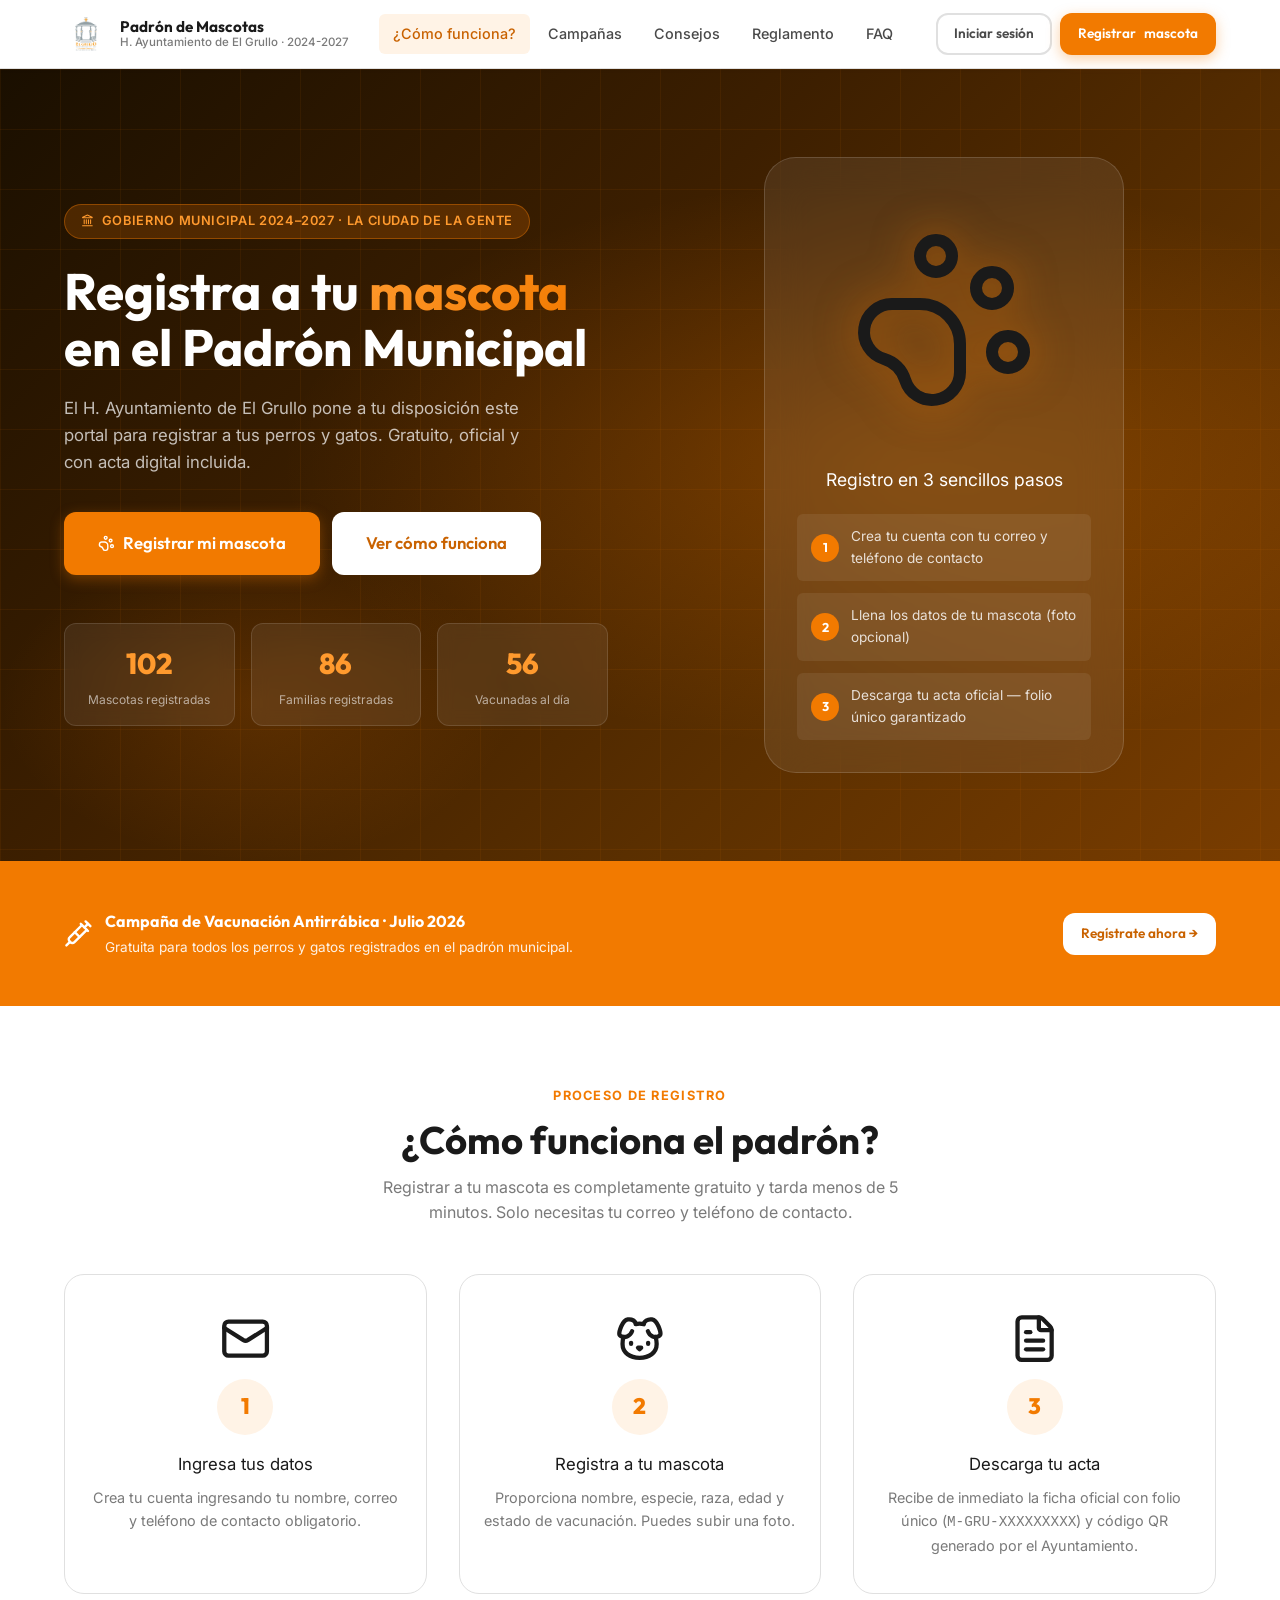
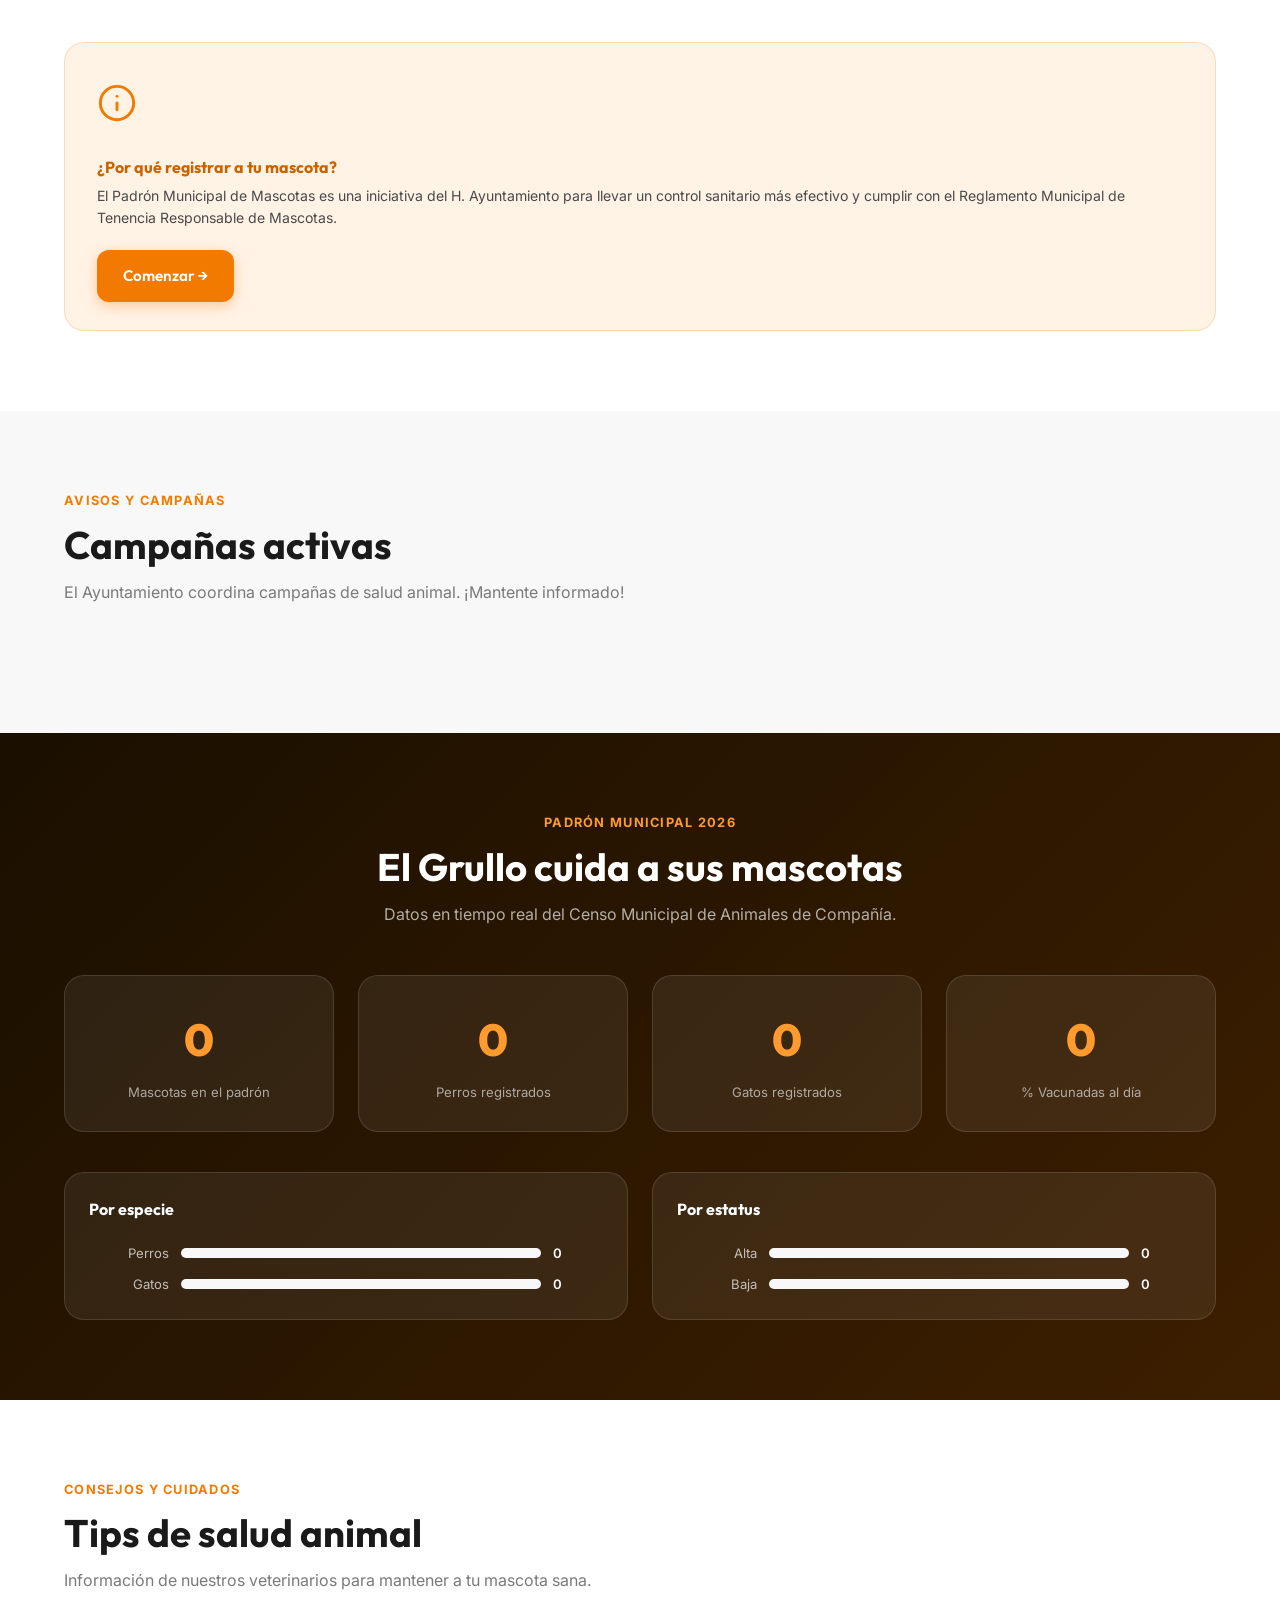
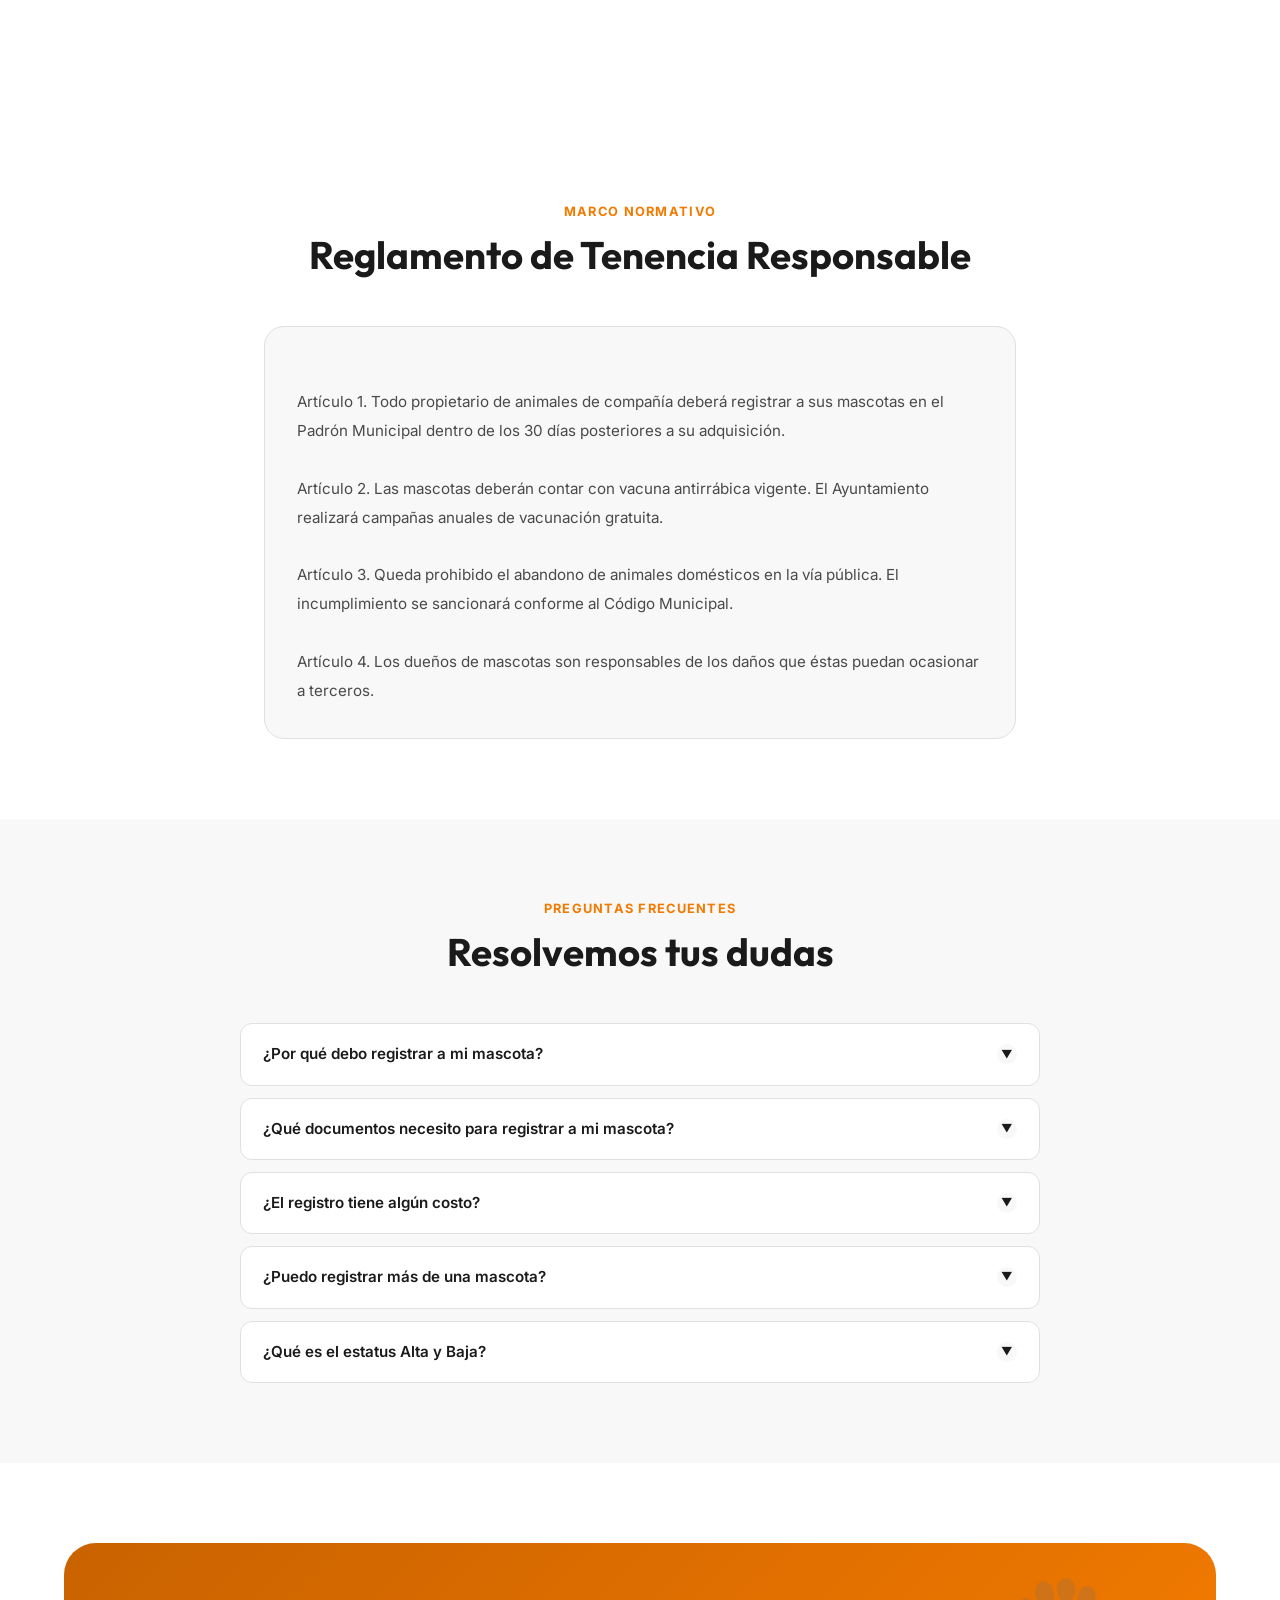
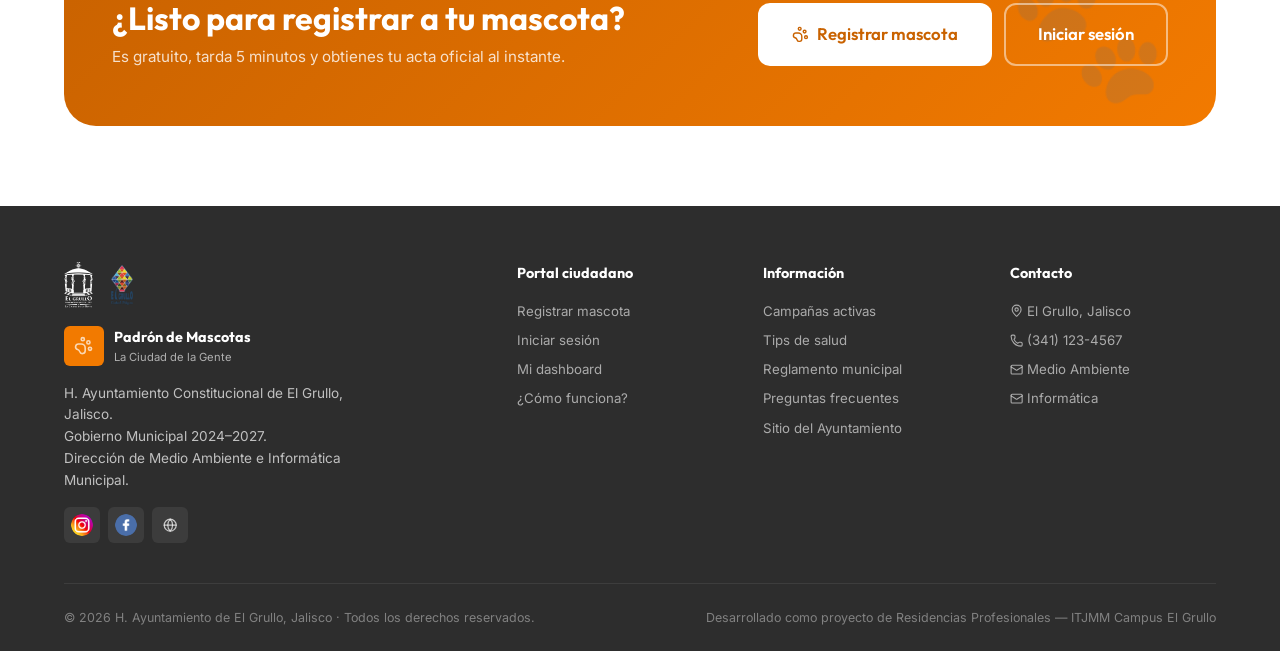
==== commit e6aa2543: "Reemplaza el icono libre de articulo por iconos de linea reales y centra las tarjetas de Articulos/T" ====
--- a/web/index.html
+++ b/web/index.html
@@ -530,6 +530,7 @@
     <div class="article-card">
       ${imagenSegura ? `<img src="${escapeHtml(imagenSegura)}" alt="${a.titulo}" class="article-image" />` : ''}
       <div class="article-card-body">
+        ${imagenSegura ? '' : `<span class="article-icon">${iconoArticuloHtml(a.imagen_icono)}</span>`}
         <div class="article-title">${a.titulo}</div>
         <div class="article-excerpt">${escapeHtml(extraerTextoPlano(a.contenido, 100))}...</div>
         <a href="#" class="article-link" onclick="event.preventDefault(); verArticulo(${i});">Leer más <span>→</span></a>
--- a/web/css/styles.css
+++ b/web/css/styles.css
@@ -63,6 +63,15 @@
 *, *::before, *::after { box-sizing: border-box; margin: 0; padding: 0; }
 
 html { scroll-behavior: smooth; font-size: 16px; }
+
+/* "Animaciones y transiciones" (Tema visual, panel admin): se guardaba
+   pero ninguna página lo leía (ver Reporte_Tema_visual_opciones_sin_
+   efecto_2026-11-22.txt). tema.js agrega esta clase cuando el admin la
+   desactiva. */
+html.sin-animaciones, html.sin-animaciones * {
+  animation: none !important;
+  transition: none !important;
+}
 
 body {
   font-family: 'Inter', system-ui, sans-serif;
@@ -724,6 +733,12 @@
 
 /* ── Articles ── */
 .articles-grid { display: grid; grid-template-columns: repeat(4, 1fr); gap: 20px; }
+/* "Artículos / Tips" del panel ciudadano: normalmente hay muy pocos
+   artículos publicados, así que una cuadrícula de 4 columnas fijas los
+   dejaba pegados a la izquierda en vez de centrados. Aquí se acomodan
+   con flexbox, centrados, con un ancho máximo por tarjeta. */
+#dashArticlesContainer { display: flex; flex-wrap: wrap; justify-content: center; gap: 20px; }
+#dashArticlesContainer .article-card { flex: 1 1 260px; max-width: 320px; }
 .article-card {
   background: var(--white);
   border: 1px solid var(--gray-4);
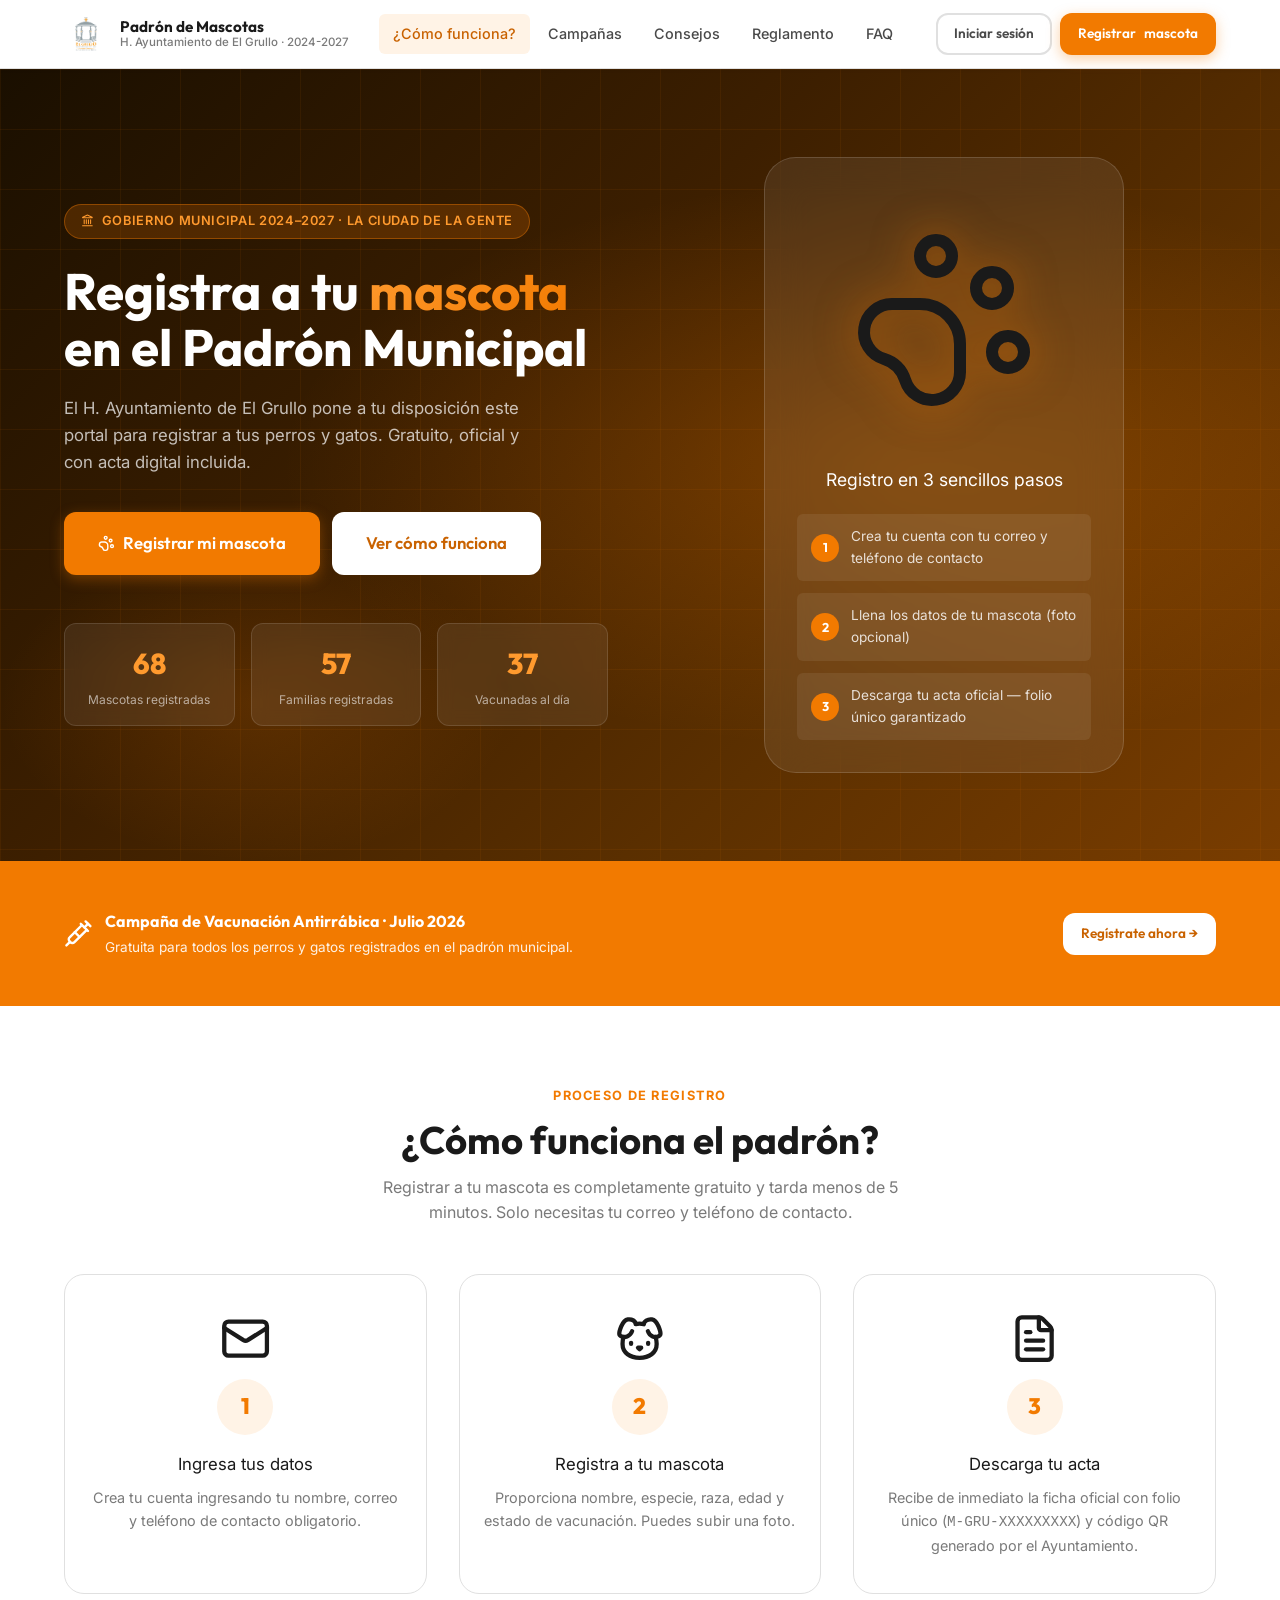
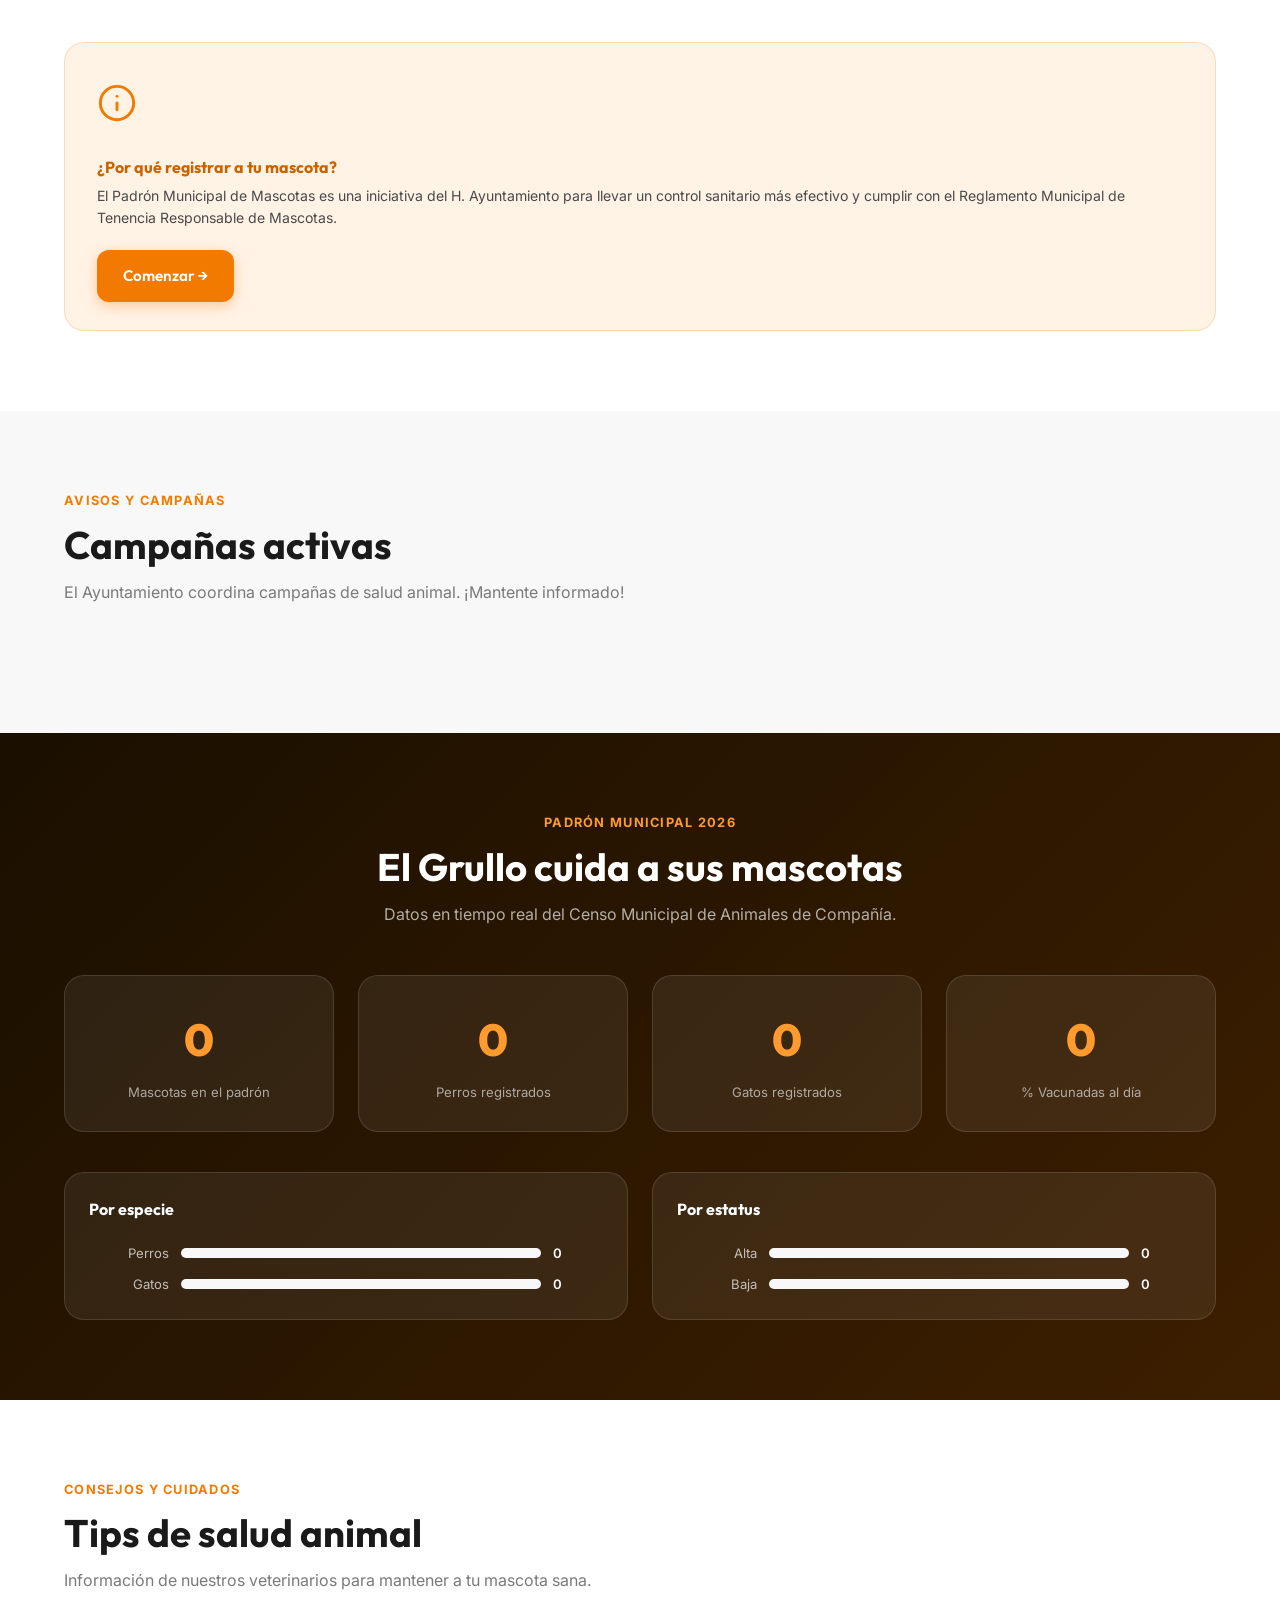
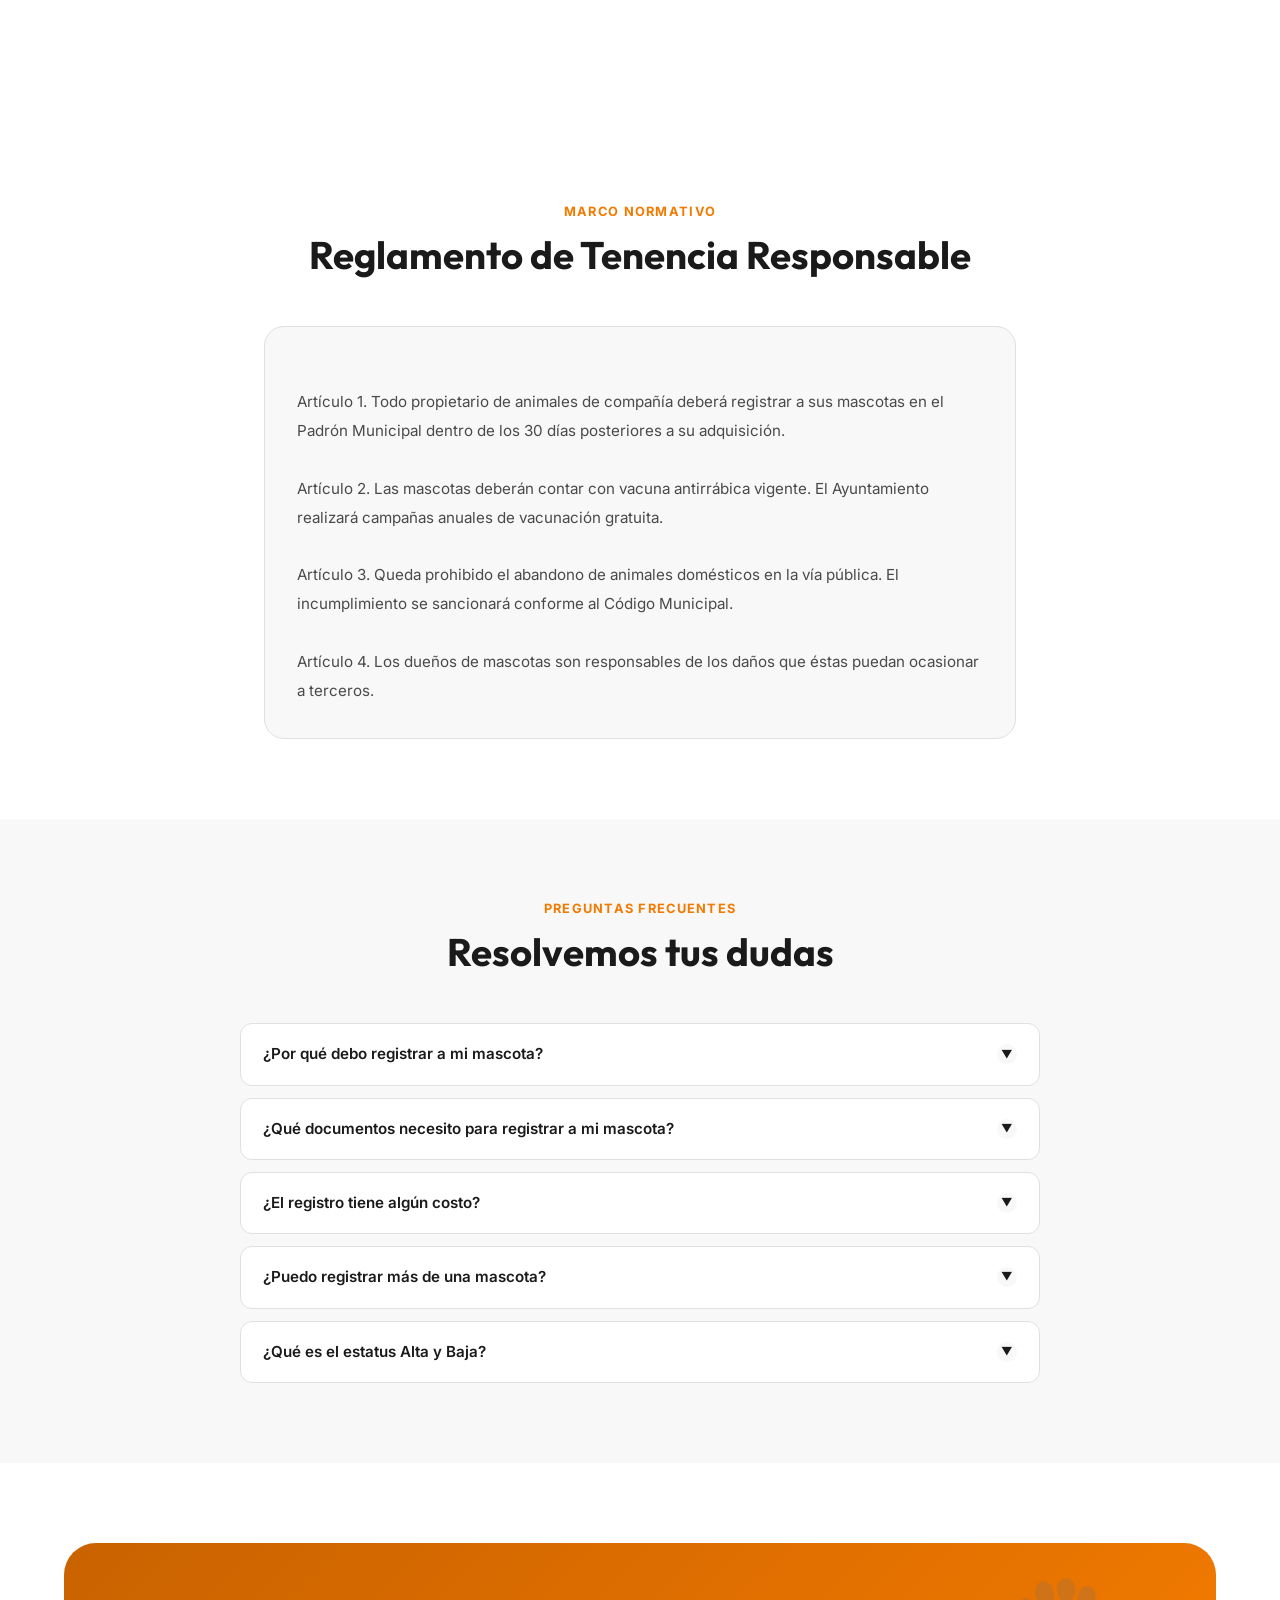
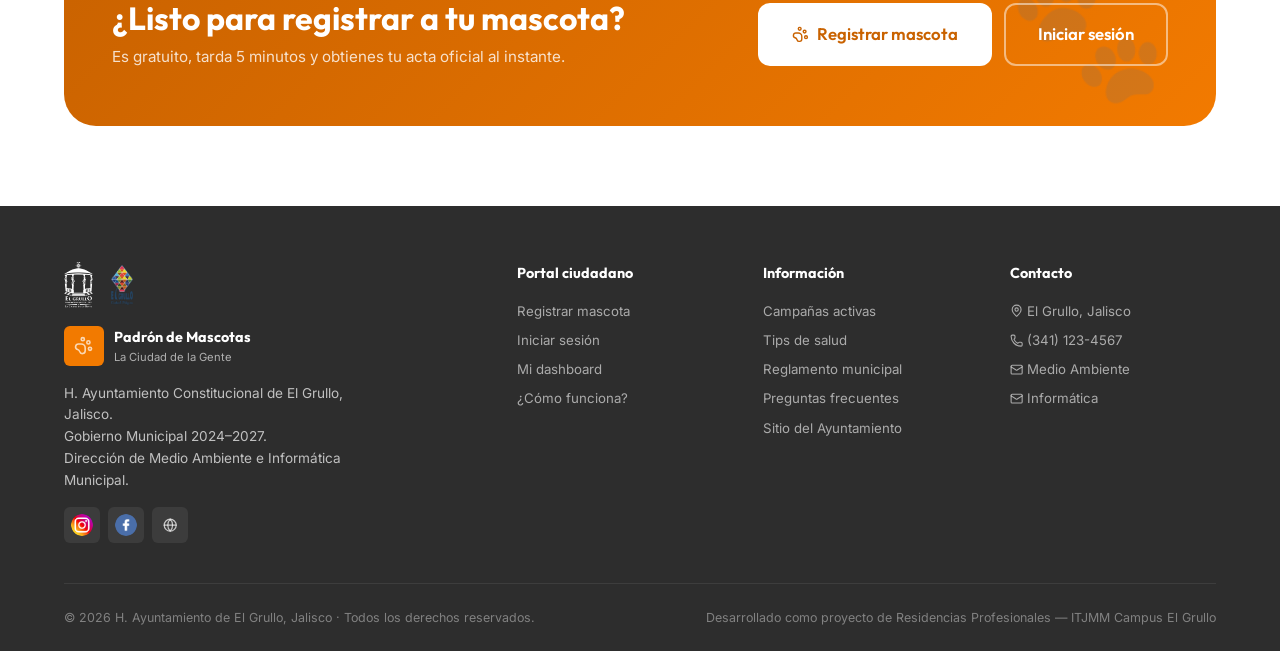
==== commit 19c24e2e: "Completa la tarjeta de articulo del panel ciudadano y sube la version del CSS en cache - renderDashA" ====
--- a/web/index.html
+++ b/web/index.html
@@ -6,7 +6,7 @@
   <meta name="description" content="Registra a tu mascota en el Padrón Municipal de El Grullo, Jalisco. Gratuito, rápido y oficial. H. Ayuntamiento 2024-2027." />
   <title>Padrón Municipal de Mascotas — El Grullo, Jalisco</title>
   <link rel="icon" type="image/png" href="Imagenes/favicon-escudo.png" />
-  <link rel="stylesheet" href="css/styles.css?v=20260922b" />
+  <link rel="stylesheet" href="css/styles.css?v=20261124" />
   <!-- Tema visual: se aplica aquí, antes de pintar el body, para que no
        se vea un destello del color naranja original (ver tema.js). -->
   <script src="js/tema.js"></script>
@@ -809,13 +809,8 @@
 // aunque el valor trajera comillas o HTML, no hay forma de "escaparse" del
 // atributo src (ver HISTORIAL_CAMBIOS.md, 2026-11-21 — XSS almacenado en
 // Apariencia e íconos).
-function esIconoUrlSegura(url) {
-  if (typeof url !== 'string' || !url) return false;
-  if (/^https:\/\//i.test(url)) return true;
-  if (/^data:image\/(png|jpeg|webp|gif);base64,/i.test(url)) return true;
-  if (/^Imagenes\//.test(url)) return true;
-  return false;
-}
+// esIconoUrlSegura() vive en js/api-client.js (compartida con
+// dashboard.html — ver HISTORIAL_CAMBIOS.md, 2026-11-24).
 function crearImgIcono(url) {
   const img = document.createElement('img');
   img.src = url;
